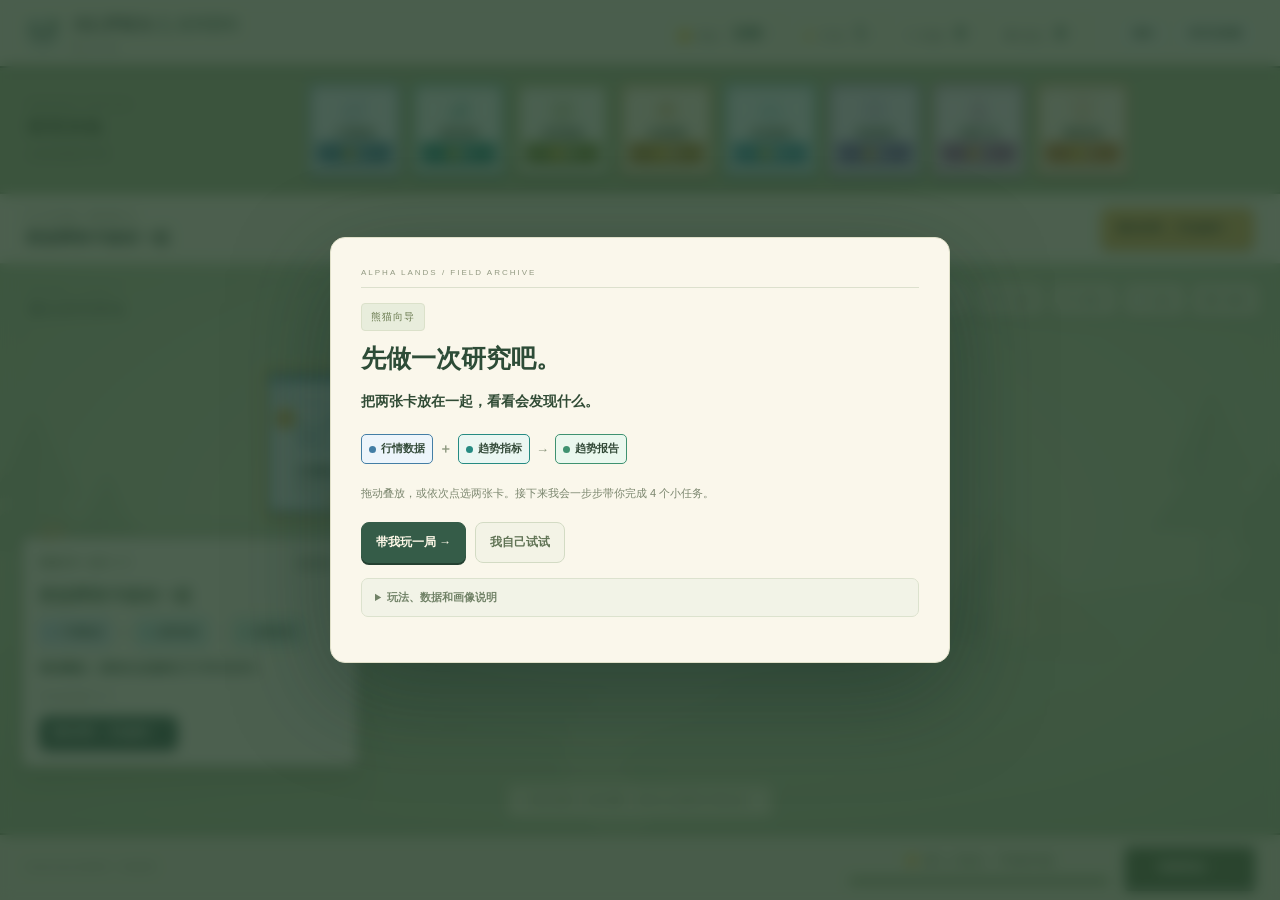
==== alpha_lands/index.html @ 727773ca "Publish Alpha Lands game with guided missions and historical research" ====
<!DOCTYPE html>
<html lang="zh-CN"><head><meta charset="UTF-8"><meta name="viewport" content="width=device-width,initial-scale=1"><title>Alpha Lands · 量化大陆</title><style>


:root{--bg:#101c19;--panel:#172a24;--panel2:#203a30;--green:#b9e98b;--cream:#f5f0d8;--muted:#9fb4a7;--gold:#f0bf73;--red:#ef987d;--line:#3a5648}*{box-sizing:border-box}html,body{margin:0;min-height:100%;font-family:Nunito,'Microsoft YaHei',sans-serif;color:var(--cream);background:var(--bg)}button{font:inherit;cursor:pointer}button:disabled{opacity:.4;cursor:not-allowed}.app{max-width:1550px;margin:auto;min-height:100vh;display:grid;grid-template-rows:auto 1fr auto}.top{display:flex;align-items:center;justify-content:space-between;gap:15px;padding:14px 20px;border-bottom:1px solid var(--line);background:#14231e;flex-wrap:wrap}.logo{font-size:24px;font-weight:900;letter-spacing:.4px}.logo b{color:var(--green)}.logo small{display:block;font-size:10px;letter-spacing:3px;color:var(--muted);font-weight:700}.stats{display:flex;gap:9px;flex-wrap:wrap}.pill{padding:8px 12px;border:1px solid #45644f;border-radius:14px;background:#223c30;font-size:13px}.pill strong{color:var(--green);margin-left:7px}.top-actions{display:flex;gap:8px}.btn{background:var(--green);color:#18281d;border:0;border-radius:12px;padding:10px 13px;font-weight:900}.btn.secondary{background:#294538;color:var(--cream);border:1px solid #57715d}.btn.warn{background:#734338;color:#fff}.main{display:grid;grid-template-columns:255px minmax(340px,1fr) 285px;min-height:690px}.sidebar{background:#162920;border-right:1px solid var(--line);padding:17px;overflow:auto}.right{border-right:0;border-left:1px solid var(--line)}h2{font-size:15px;margin:6px 0 12px;color:#e7ebcb}h3{font-size:13px;margin:15px 0 8px;color:var(--green)}p{line-height:1.5}.micro{color:var(--muted);font-size:12px;line-height:1.5}.quest{border:1px solid #486751;background:#213b30;border-radius:14px;padding:13px;margin-bottom:12px}.quest strong{color:var(--gold)}.progress{height:8px;border-radius:5px;background:#0e221a;margin:10px 0;overflow:hidden}.progress span{display:block;height:100%;background:var(--green);transition:.3s}.recipes{display:grid;gap:7px}.recipe{font-size:12px;padding:10px;border-radius:11px;background:#20392d;border:1px solid #385645;display:flex;flex-direction:column;gap:3px}.recipe small{color:var(--muted)}.recipe .ready{color:var(--green)}.board-wrap{position:relative;overflow:hidden;background-color:#263f32;background-image:radial-gradient(#3e5945 1.3px,transparent 1.3px),radial-gradient(circle at 50% 30%,#36553e 0,#243c30 70%);background-size:25px 25px,100% 100%;min-height:690px}.board-title{position:absolute;top:17px;left:20px;pointer-events:none;z-index:2}.board-title h1{font-size:25px;margin:0}.board-title span{font-size:12px;color:#d2d8bc}.round{position:absolute;right:18px;top:17px;background:#193326de;padding:8px 13px;border-radius:12px;border:1px solid #6d9569;z-index:3;font-size:13px}.board{position:absolute;inset:0;touch-action:none}.card{position:absolute;width:104px;height:139px;border-radius:13px;border:3px solid #e8d7a9;box-shadow:0 7px 0 #132820aa,0 12px 22px #0b201988;background:#f3e6c8;color:#2a392d;cursor:grab;display:flex;flex-direction:column;align-items:center;padding:7px 6px 6px;user-select:none;touch-action:none;transition:box-shadow .15s}.card:active{cursor:grabbing}.card .symbol{font-size:37px;margin-top:5px;filter:drop-shadow(0 2px #fff8)}.card .name{font-size:12px;font-weight:900;text-align:center;margin-top:8px}.card .tag{font-size:10px;color:#6a6b53}.card .cost{margin-top:auto;font-size:10px;background:#d3c79d;padding:2px 5px;border-radius:7px}.card.data{border-color:#8bb5db}.card.tool{border-color:#d8a4e6}.card.result{border-color:#f3c876;background:#fff0c9}.card.animal{border-color:#ace8a1;background:#e6f3cf}.card.selected{outline:4px solid var(--green);transform:translateY(-5px)}a.resource{display:block;color:var(--green);padding:12px;border:1px solid var(--line);border-radius:10px;margin:8px 0}button:focus-visible,.card:focus-visible{outline:3px solid var(--gold)}.card.dragging{z-index:1000!important;box-shadow:0 14px 30px #0c1917a8;transform:rotate(2deg) scale(1.04)}.card.target{outline:4px solid #baff79}.tipbar{position:absolute;bottom:12px;left:14px;right:14px;background:#10271fdc;border:1px solid #5b8265;border-radius:13px;padding:10px 14px;font-size:12px;z-index:2;pointer-events:none}.shopitem{border:1px solid #425c48;background:#223b30;border-radius:13px;padding:10px;margin-bottom:8px;display:flex;align-items:center;gap:8px}.shopitem .ico{font-size:25px}.shopitem .detail{flex:1;font-size:12px}.shopitem .detail strong{display:block}.shopitem button{background:var(--gold);border:0;border-radius:8px;padding:6px 8px;font-weight:900;color:#332819;font-size:11px}.feed{max-height:180px;overflow:auto;font-size:12px;line-height:1.4;color:#c1d1c1}.feed div{padding:7px 0;border-bottom:1px dashed #405848}.feed time{color:var(--green);margin-right:5px}.bottom{border-top:1px solid var(--line);display:flex;gap:12px;align-items:center;justify-content:space-between;padding:11px 18px;background:#162920;font-size:12px;color:#a9bcae}.overlay{position:fixed;inset:0;background:#07120edb;z-index:5000;display:flex;align-items:center;justify-content:center;padding:18px}.modal{background:#1d3229;border:1px solid #6c936e;box-shadow:0 25px 100px #0009;border-radius:22px;padding:25px;max-width:620px;width:100%;max-height:90vh;overflow:auto}.modal h1{margin:0 0 8px;color:var(--green);font-size:27px}.modal h2{color:var(--cream);font-size:19px}.modal p{color:#c4d5c8;font-size:14px}.modal .badge{display:inline-block;border-radius:9px;background:#334e38;color:#dfeba9;font-size:12px;padding:6px 9px}.modal .actions{display:flex;gap:9px;flex-wrap:wrap;margin-top:18px}.hidden{display:none!important}.choice{padding:13px;margin:8px 0;border:1px solid #65795b;border-radius:12px;background:#2a4435;cursor:pointer;text-align:left;width:100%;color:white}.choice:hover{border-color:#b4e98c;background:#365440}.profile-grid{display:grid;grid-template-columns:1fr 1fr;gap:8px}.profile-cell{border:1px solid #55755a;background:#294232;border-radius:11px;padding:9px;font-size:12px}.meter{height:7px;background:#1a2c23;border-radius:5px;overflow:hidden;margin-top:5px}.meter>span{height:100%;background:#a6d785;display:block}.highlight{color:var(--gold);font-weight:bold}.empty-note{color:#a4b7a7;font-size:12px;text-align:center;padding:10px}@media(max-width:1100px){.main{grid-template-columns:200px minmax(340px,1fr) 220px}.sidebar{padding:11px}.card{width:94px;height:126px}}@media(max-width:760px){.main{grid-template-columns:1fr;display:flex;flex-direction:column}.sidebar{border:0;border-bottom:1px solid var(--line)}.left{order:2}.board-wrap{order:1;min-height:520px}.right{order:3}.board{height:520px}.top{padding:12px}.logo{font-size:19px}.card{width:83px;height:111px;padding:4px}.card .symbol{font-size:29px;margin-top:3px}.card .name{font-size:10px;margin-top:5px}.card .tag,.card .cost{font-size:9px}.recipes{grid-template-columns:1fr 1fr}.bottom{flex-direction:column;align-items:flex-start}.board-title h1{font-size:19px}.round{top:54px;right:10px}.profile-grid{grid-template-columns:1fr 1fr}}
</style><link rel="stylesheet" href="theme.css"><link rel="stylesheet" href="table-layout.css"><link rel="stylesheet" href="play-clarity.css"></head><body>
<div class="app">
<header class="top"><div class="logo"><img src="assets/panda.svg" alt="" class="brand-mark"><span>ALPHA <b>LANDS</b><small>量化大陆</small></span></div><div class="stats"><span class="pill">🪙 资金 <strong id="money">100</strong></span><span class="pill">⚡ 行动 <strong id="energy">5</strong></span><span class="pill">✧ 经验 <strong id="xp">0</strong></span><span class="pill">❋ 进化 <strong id="evo">0</strong></span></div><div class="top-actions"><button class="btn secondary" id="guideBtn">规则</button><button class="btn secondary" id="profileBtn">研究员档案</button></div></header>
<div class="main" id="gameTable">
<section class="pack-rack" aria-label="补给卡牌"><div class="rack-label"><span class="eyebrow">RESEARCH SUPPLIES</span><strong>研究补给</strong><small>点击价格购买卡牌</small></div><div id="shop"></div></section>
<section class="mission-bar" id="missionBar" aria-live="polite"></section>
<section class="board-wrap"><div class="board-title"><span class="eyebrow">ALPHA LANDS</span><h1>量化研究营地</h1></div><div class="camp-landscape" aria-hidden="true"></div><div class="camp-station" id="campStation">BASE CAMP · 初始营地</div><div class="board" id="board" aria-label="卡牌研究桌面"></div><div class="tipbar" id="tip">试试把「行情数据」拖到「趋势指标」上，合成趋势研究。</div></section>
<section id="tutorial" class="tutorial hidden" aria-label="新手指引" aria-live="polite"></section><nav class="table-tabs" aria-label="桌面工具"><button id="realDataBtn">▷ <span>真实行情</span></button><button data-panel="tasks" aria-expanded="false">☑ <span>任务</span></button><button data-panel="recipes" aria-expanded="false">▤ <span>配方</span></button><button data-panel="journal" aria-expanded="false">≡ <span>日志</span></button><button id="arrangeBtn">▦ <span>整理</span></button></nav>
<aside class="sidebar left" aria-label="研究手册"><button class="panel-close" data-dismiss aria-label="关闭研究手册">×</button><div class="task-section"><h2><span class="eyebrow">QUESTS</span>研究任务</h2><div class="quest"><strong>完成这 4 步，领取研究档案</strong><p class="micro">点「带我完成」，跟着亮起的卡牌操作。</p><div class="progress"><span id="progressbar"></span></div><div id="milestones" class="micro"></div><div class="micro" id="questCount">已完成 0 / 3</div><button class="btn" id="finishBtn" disabled>揭晓交易物种</button></div><button class="btn secondary" id="challengeBtn">研究判断实验室</button></div><div class="recipe-section"><h2><span class="eyebrow">IDEAS & RECIPES</span>研究配方</h2><div class="recipes" id="recipes"></div><p class="micro">拖动堆叠，或依次点选两张卡牌合成。每次消耗 1 行动力。</p></div></aside>
<aside class="sidebar right" aria-label="研究日志"><button class="panel-close" data-dismiss aria-label="关闭日志">×</button><h2><span class="eyebrow">JOURNAL</span>研究日志</h2><div class="feed" id="feed"></div></aside>
</div>
<footer class="table-footer"><span class="simulation-label">Panda Data 历史样本 · 本地存档</span><div class="round-control"><div class="round" id="roundLabel">第 1 回合 · 平稳市场</div><div class="energy-track" aria-hidden="true"><span id="energyTrack"></span></div></div><button class="btn" id="nextBtn">结束回合 →</button></footer><div class="bottom">历史挑战使用 Panda Data · 其余市场事件为模拟 · 不构成投资建议</div>
</div>
<div class="overlay" id="modal"><div class="modal" id="modalContent"></div></div>
<script src="data/pandadata_daily.js"></script>
<script src="market-engine.js"></script>
<script src="research-profile.js"></script>
<script src="learning-resources.js"></script>
<script src="mission-guide.js"></script>
<script>
(()=>{'use strict';
const catalog={market:{name:'行情数据',icon:'📈',type:'data',desc:'价格与成交量'},trend:{name:'趋势指标',icon:'📊',type:'tool',desc:'寻找方向'},fund:{name:'财务数据',icon:'📚',type:'data',desc:'基本面'},value:{name:'估值模型',icon:'⚖️',type:'tool',desc:'价值判断'},vol:{name:'波动数据',icon:'🌊',type:'data',desc:'市场波动'},risk:{name:'风险模型',icon:'🛡️',type:'tool',desc:'控制风险'},backtest:{name:'回测工具',icon:'🧪',type:'tool',desc:'检验假设'},hyp:{name:'策略假设',icon:'💡',type:'tool',desc:'等待证据'},trendReport:{name:'趋势报告',icon:'🐆',type:'result',desc:'捕捉趋势'},valueReport:{name:'价值报告',icon:'🐘',type:'result',desc:'长期观察'},riskReport:{name:'风险报告',icon:'🦉',type:'result',desc:'防御与复盘'},factorReport:{name:'因子报告',icon:'🦊',type:'result',desc:'假设验证'},tested:{name:'验证策略',icon:'🏅',type:'result',desc:'完成研究闭环'},insight:{name:'洞察笔记',icon:'🔍',type:'result',desc:'新的观察'}};
function art(key){const paths={market:'<path d="M18 57V22M18 57h48M25 46l12-12 10 6 17-22"/><path d="M54 18h10v10"/>',trend:'<path d="M18 57h49M24 50V39h8v11m8 0V29h8v21m8 0V18h8v32"/>',fund:'<path d="M20 18h36l9 10v35H20zM54 18v12h11M29 39h26M29 47h26M29 55h16"/>',value:'<path d="M42 18v42M25 60h34M21 29h42M25 29l-9 18h18zM59 29l-9 18h18z"/><circle cx="42" cy="23" r="4"/>',vol:'<path d="M14 37c10-25 18 25 28 0s18 25 28 0M14 52c10-25 18 25 28 0s18 25 28 0"/>',risk:'<path d="M42 15l23 9v17c0 15-23 25-23 25S19 56 19 41V24zM30 40l8 8 16-18"/>',backtest:'<path d="M32 17h20M36 17v19L21 58q-3 7 5 7h32q8 0 5-7L48 36V17M29 49h26"/><circle cx="40" cy="55" r="2"/><circle cx="49" cy="59" r="2"/>',hyp:'<path d="M32 51c0-10-11-12-11-24a21 21 0 0142 0c0 12-11 14-11 24zM33 58h18M36 65h12M42 7V2M15 14l-5-4M69 14l5-4"/>',report:'<path d="M22 15h31l10 11v40H22zM51 15v13h12M30 48l7-8 8 4 10-10M30 56h17"/><circle cx="58" cy="58" r="12" fill="#e8c57b"/><path d="M52 58l4 4 7-8"/>'};return `<svg viewBox="0 0 84 80" fill="none" stroke="currentColor" stroke-width="2.4" stroke-linecap="round" stroke-linejoin="round" aria-hidden="true"><circle cx="42" cy="40" r="33" fill="currentColor" opacity=".06" stroke="none"/>${paths[key]||paths.report}</svg>`}
const recipes=[{a:'market',b:'trend',out:'trendReport',score:'cheetah',text:'📈 行情数据 + 趋势指标 → 趋势报告'},{a:'fund',b:'value',out:'valueReport',score:'elephant',text:'📚 财务数据 + 估值模型 → 价值报告'},{a:'vol',b:'risk',out:'riskReport',score:'owl',text:'🌊 波动数据 + 风险模型 → 风险报告'},{a:'market',b:'hyp',out:'factorReport',score:'fox',text:'📈 行情数据 + 策略假设 → 因子报告'},{a:'trendReport',b:'backtest',out:'tested',score:'fox',text:'🐆 趋势报告 + 回测工具 → 验证策略'},{a:'valueReport',b:'backtest',out:'tested',score:'fox',text:'🐘 价值报告 + 回测工具 → 验证策略'},{a:'factorReport',b:'backtest',out:'tested',score:'fox',text:'🦊 因子报告 + 回测工具 → 验证策略'},{a:'riskReport',b:'backtest',out:'tested',score:'owl',text:'🦉 风险报告 + 回测工具 → 验证策略'},{a:'tested',b:'risk',out:'riskReport',score:'owl',text:'🏅 验证策略 + 风险模型 → 风险报告'},{a:'insight',b:'market',out:'hyp',score:'fox',text:'🔍 洞察笔记 + 行情数据 → 策略假设'}];
const shop=[['market',12],['trend',16],['fund',18],['value',19],['vol',14],['risk',16],['backtest',24],['hyp',15]];
const profiles={cheetah:{name:'猎豹',title:'趋势追踪者',icon:'🐆',desc:'你倾向于从价格变化和动量信号中寻找研究机会。',path:'探索趋势信号、移动平均线与时间序列分析。',task:'选取一段历史行情，比较 5 日与 20 日均线信号的表现。'},fox:{name:'狐狸',title:'假设探索者',icon:'🦊',desc:'你愿意提出假设、寻找证据并用回测进行检验。',path:'探索因子研究、数据清洗、策略验证与过拟合问题。',task:'提出一个简单动量因子，观察样本内与样本外的表现差异。'},elephant:{name:'大象',title:'长期布局者',icon:'🐘',desc:'你更关注长期信息、基本面与估值推理。',path:'探索财务数据、估值因子与长期投资研究。',task:'选择一个估值指标，研究其与未来历史回报的相关性。'},owl:{name:'猫头鹰',title:'风险守望者',icon:'🦉',desc:'你优先考虑波动、回撤和研究结论的不确定性。',path:'探索波动率、最大回撤、风险预算与压力测试。',task:'对一项策略计算最大回撤，并比较加入风险规则前后的变化。'}};
const initial=()=>({money:100,energy:5,xp:0,evo:0,round:1,market:'平稳市场',cards:[{id:1,key:'market',x:120,y:205},{id:2,key:'trend',x:255,y:200},{id:3,key:'fund',x:390,y:230},{id:4,key:'value',x:115,y:370},{id:5,key:'hyp',x:290,y:375}],nextId:6,scores:{cheetah:0,fox:0,elephant:0,owl:0},behavior:{research:0,validated:0,events:0,exploration:0},done:[],log:['欢迎进入 Alpha Lands！先合成研究报告。'],seenWelcome:false,finished:false});
const demoMode=typeof location!=='undefined'&&new URLSearchParams(location.search).get('demo')==='1';
let state;try{state=demoMode?initial():JSON.parse(localStorage.getItem('alphaLandsSaveV2'))||initial();if(!Array.isArray(state.cards)||!state.scores)state=initial()}catch{state=initial()}
// Extend existing saves without losing the player's research.
state.evidence ||= []; state.challenge ||= {attempts:0,passed:false}; state.nextTask ||= {status:'new'};
state.learning ||= {};state.realResearch ||= {};state.pendingEvent ??= null;state.tutorial ||= {status:'active',recipesSeen:false};
const eligible=()=>state.done.length>=3 && state.behavior.validated>0 && state.behavior.events>0 && state.challenge.passed;
function record(type,detail){state.evidence.push({type,detail,guided:state.tutorial.status==='active'&&['combine','purchase'].includes(type),round:state.round,money:state.money,energy:state.energy,available:shop.filter(([,cost])=>cost<=state.money).map(([key])=>key),inventory:state.cards.map(c=>c.key)});state.evidence=state.evidence.slice(-200)}
const $=s=>document.querySelector(s), modal=$('#modal'), content=$('#modalContent'), board=$('#board');function save(){if(demoMode)return;try{localStorage.setItem('alphaLandsSaveV2',JSON.stringify(state))}catch{}}function escapeHTML(v){return String(v).replace(/[&<>"']/g,c=>({'&':'&amp;','<':'&lt;','>':'&gt;','"':'&quot;',"'":'&#39;'}[c]))}
function log(m){state.log.unshift(m);state.log=state.log.slice(0,35)}function notify(m){$('#tip').textContent=m}
function add(key,x,y){let rect=board.getBoundingClientRect();if(!rect.width)rect={width:window.innerWidth<=760?window.innerWidth:700,height:580};state.cards.push({id:state.nextId++,key,x:Math.max(6,Math.min(x,Math.max(6,rect.width-110))),y:Math.max(95,Math.min(y,Math.max(95,rect.height-155)))});}
function draw(){save();$('#money').textContent=state.money;$('#energy').textContent=state.energy;$('#energyTrack').style.width=(state.energy/5*100)+'%';$('#xp').textContent=state.xp;$('#evo').textContent=state.evo;$('#campStation').textContent=state.behavior.validated?'RESEARCH LAB · 验证实验室已建立':state.done.length?'OBSERVATORY · 研究观测站已建立':'BASE CAMP · 初始营地';$('#roundLabel').textContent=`☀️ 第 ${state.round} 回合 · ${state.market}`;$('#questCount').textContent=`已完成 ${Math.min(state.done.length,3)} / 3 种研究成果`;$('#progressbar').style.width=window.AlphaGuide.goals(state).filter(g=>g.done).length/4*100+'%';$('#finishBtn').disabled=!eligible();$('#milestones').innerHTML=renderGoals();$('#questCount').textContent='已完成 '+window.AlphaGuide.goals(state).filter(g=>g.done).length+' / 4 个任务';$('#finishBtn').textContent=state.finished?'查看研究档案':eligible()?'领取研究档案 →':'完成四项后领取档案';$('#shop').innerHTML=shop.map(([key,cost])=>`<div class="shopitem" data-key="${key}"><span class="ico">${art(key)}</span><span class="detail"><strong>${catalog[key].name}</strong><span class="micro">${catalog[key].desc}</span></span><button data-buy="${key}" ${state.money<cost?'disabled':''}>🪙${cost}</button></div>`).join('');$('#recipes').innerHTML=recipes.map(r=>`<div class="recipe"><div class="recipe-equation">${cardToken(r.a)}<b>＋</b>${cardToken(r.b)}<b>→</b>${cardToken(r.out)}</div><small class="${state.cards.some(c=>c.key===r.a)&&state.cards.some(c=>c.key===r.b)?'ready':''}">${state.cards.some(c=>c.key===r.a)&&state.cards.some(c=>c.key===r.b)?'✓ 材料齐了，点选这两张卡':'缺材料？到顶部补给栏购买'}</small></div>`).join('');$('#feed').innerHTML=state.log.map((e,i)=>`<div><time>·</time>${escapeHTML(e)}</div>`).join('');renderCards();updateTutorial()}
let selected=null;let drag=null;function selectCard(c){if(selected===null){selected=c.id;notify('已选择「'+catalog[c.key].name+'」，再点一张卡牌合成。');renderCards();return}let a=state.cards.find(x=>x.id===selected);selected=null;if(a&&a.id!==c.id)combine(a,c);else draw()}function renderCards(){board.innerHTML='';state.cards.forEach((c,i)=>{const def=catalog[c.key];if(!def)return;const cw=window.innerWidth<=760?83:window.innerWidth<=1100?94:104;const ch=window.innerWidth<=760?111:window.innerWidth<=1100?126:139;if(board.clientWidth>0){c.x=Math.max(4,Math.min(c.x,board.clientWidth-cw-4));c.y=Math.max(100,Math.min(c.y,board.clientHeight-ch-65));}let el=document.createElement('div');el.className='card '+def.type+(selected===c.id?' selected':'');el.tabIndex=0;el.setAttribute('role','button');el.setAttribute('aria-label',def.name+'，'+def.desc);el.addEventListener('keydown',e=>{if(e.key==='Enter'||e.key===' '){e.preventDefault();selectCard(c)}});el.style.left=c.x+'px';el.style.top=c.y+'px';el.style.zIndex=i+1;el.dataset.id=c.id;el.dataset.key=c.key;el.innerHTML=`<div class="card-index">${def.type==='data'?'数据':def.type==='tool'?'工具':'成果'} <span>${String(c.id).padStart(2,'0')}</span></div><div class="symbol">${art(c.key)}</div><div class="name">${def.name}</div><div class="tag">${def.desc}</div><div class="cost">${def.type==='result'?'研究成果':def.type==='data'?'基础材料':'研究工具'}</div>`;el.addEventListener('pointerdown',e=>{if(e.button!==0)return; e.preventDefault();let r=board.getBoundingClientRect();drag={id:c.id,offsetX:e.clientX-r.left-c.x,offsetY:e.clientY-r.top-c.y,startX:e.clientX,startY:e.clientY};el.setPointerCapture(e.pointerId);el.classList.add('dragging')});el.addEventListener('pointermove',e=>{if(!drag||drag.id!==c.id)return;let r=board.getBoundingClientRect();c.x=Math.max(0,Math.min(r.width-el.offsetWidth,e.clientX-r.left-drag.offsetX));c.y=Math.max(100,Math.min(r.height-el.offsetHeight,e.clientY-r.top-drag.offsetY));el.style.left=c.x+'px';el.style.top=c.y+'px';let hit=targetFor(c);board.querySelectorAll('.card.target').forEach(n=>n.classList.remove('target'));if(hit)board.querySelector(`[data-id="${hit.id}"]`)?.classList.add('target')});el.addEventListener('pointerup',e=>{if(!drag||drag.id!==c.id)return;let moved=Math.hypot(e.clientX-drag.startX,e.clientY-drag.startY)>8;drag=null;el.classList.remove('dragging');if(!moved){selectCard(c);return}selected=null;let hit=targetFor(c);if(hit)combine(c,hit);else draw()});el.addEventListener('pointercancel',()=>{drag=null;draw()});board.appendChild(el)});highlightTutorial()}
function targetFor(a){const valid=b=>recipes.some(r=>(r.a===a.key&&r.b===b.key)||(r.b===a.key&&r.a===b.key));return state.cards.filter(b=>b.id!==a.id&&Math.abs(b.x-a.x)<70&&Math.abs(b.y-a.y)<95).sort((b,c)=>Number(valid(c))-Number(valid(b))||Math.hypot(b.x-a.x,b.y-a.y)-Math.hypot(c.x-a.x,c.y-a.y))[0]}
function combine(a,b){let r=recipes.find(r=>(r.a===a.key&&r.b===b.key)||(r.b===a.key&&r.a===b.key));if(!r){notify('🧩 这两张卡不能合成。点击「配方」查看组合。');draw();return}if(state.energy<1){notify('⚡ 行动力不足！点击结束回合，恢复行动力。');draw();return}record('combine',{inputs:[a.key,b.key],output:r.out});state.cards=state.cards.filter(c=>c.id!==a.id&&c.id!==b.id);add(r.out,(a.x+b.x)/2,(a.y+b.y)/2);state.energy--;state.xp+=15;state.money+=8;if(state.tutorial.status!=='active')state.scores[r.score]+=3;state.behavior.research++;if(r.out==='tested'){if(state.tutorial.status!=='active')state.scores.fox+=1;state.behavior.validated++;state.evo+=2}else{state.evo++}if(!state.done.includes(r.out)&&['trendReport','valueReport','factorReport','riskReport','tested'].includes(r.out))state.done.push(r.out);log(`合成 ${catalog[r.out].name} · +15经验 +8资金`);notify(`✨ 研究成功！获得「${catalog[r.out].name}」。研究记录已更新。`);draw();if(eligible()&&!state.finished){showModal(`<span class="badge">🎉 研究阶段完成</span><h1>研究阶段已完成！</h1><p>你已经完成三种不同研究成果。可以继续探索，也可以点击「揭晓交易物种」查看画像证据与任务推荐；证据不足时会保留判断。</p><div class="actions"><button class="btn" onclick="window.ALP.close()">继续研究</button><button class="btn secondary" onclick="window.ALP.profile(true)">查看交易物种</button></div>`);}}
function buy(key){const item=shop.find(i=>i[0]===key);if(!item||state.money<item[1])return;record('purchase',{key,cost:item[1]});state.money-=item[1];state.behavior.exploration++;let w=board.clientWidth||window.innerWidth,h=board.clientHeight||580;let place={x:Math.max(12,Math.random()*(w-125)),y:Math.max(130,130+Math.random()*(h-310))};add(key,place.x,place.y);log(`采购 ${catalog[key].name} · -${item[1]}资金`);notify('📦 新卡已出现在研究营地，可拖拽合成。');draw();if(state.tutorial.status==='active'&&guidePlan().type==='combine')tutorialAction()}
const events=[{name:'突然放量',intro:'一段行情出现连续放量上涨。你更愿意怎样开始研究？',choices:[['优先查看趋势信号，快速建立观察清单','cheetah'],['检查多个指标并提出验证假设','fox'],['查看长期财务背景和估值变化','elephant'],['先衡量异常波动与潜在风险','owl']]},{name:'市场急跌',intro:'一轮模拟市场突然出现大幅回撤，研究资源有限。',choices:[['寻找价格企稳后的新趋势','cheetah'],['重新检查原研究假设是否成立','fox'],['比较长期估值是否出现明显偏离','elephant'],['暂停扩张，优先进行压力测试','owl']]},{name:'策略失效',intro:'你之前的研究策略在一个新时期表现变差了。',choices:[['换一组信号观察是否出现新趋势','cheetah'],['做样本外验证，排查过拟合','fox'],['延长研究窗口，观察长期规律','elephant'],['分析回撤并加入风险约束','owl']]},{name:'数据宝箱',intro:'发现一份新的市场数据，研究时间只够完成一个任务。',choices:[['制作趋势观察报告','cheetah'],['构建并验证新因子假设','fox'],['开展财务与估值比较','elephant'],['制作波动率与回撤分析','owl']]}];
function next(){if(state.pendingEvent!==null){showEvent();return}state.round++;state.energy=5;state.money+=18;state.pendingEvent=(state.round-2)%events.length;state.market=events[state.pendingEvent].name;log(`进入第 ${state.round} 回合：${state.market}，补给 +18 资金`);draw();showEvent()}
function showEvent(){const ev=events[state.pendingEvent];showModal(`<span class="badge">市场情景 · 模拟事件</span><h1>${ev.name}</h1><p>${ev.intro}</p><p class="action-lead">你会先做哪一件事？</p>${ev.choices.map((c,i)=>`<button class="choice" data-choice="${i}">${c[0]}</button>`).join('')}`);content.querySelectorAll('[data-choice]').forEach(btn=>btn.onclick=()=>{let [label,kind]=ev.choices[Number(btn.dataset.choice)];record('event',{event:ev.name,choice:label,kind});state.scores[kind]+=2;state.behavior.events++;state.evo++;state.xp+=8;state.pendingEvent=null;log(`市场事件「${ev.name}」：${label}`);close();draw()})}
function challenge(){showModal(`<span class="badge">知识检验 · 与玩法熟练度分开记录</span><h1>漂亮的回测，可靠吗？</h1><p>同一段历史反复调参后，收益很漂亮。<strong>下一步怎样验证？</strong></p>${['继续调参，直到这段历史收益更高','固定参数，在未参与调参的样本外数据上检验，并计入成本','直接扩大模拟资金，因为收益已经足够高'].map((x,i)=>`<button class="choice" data-answer="${i}">${x}</button>`).join('')}`);content.querySelectorAll('[data-answer]').forEach(btn=>btn.onclick=()=>{const ok=btn.dataset.answer==='1';record('knowledge',{answer:Number(btn.dataset.answer),correct:ok});state.challenge.attempts++;state.challenge.passed ||= ok;draw();showModal(`<span class="badge">${ok?'✓ 检验通过':'再想一步'}</span><h1>${ok?'让假设面对新证据':'历史拟合不等于有效策略'}</h1><p><strong>先固定规则，再用没参与调参的数据检验。</strong><br><span class="support-copy">还要考虑成本与回撤；答对这题不代表掌握量化研究。</span></p><div class="actions"><button class="btn" onclick="window.ALP.close()">返回研究</button>${ok?'':'<button class="btn secondary" onclick="window.ALP.challenge()">再试一次</button>'}</div>`);})}
function assessment(){return window.AlphaProfile.evaluate(state.evidence,recipes)}
function winner(){return assessment().kind||'fox'}
function recommendation(){const a=assessment();const mistakes=state.evidence.filter(e=>e.type==='real_research'&&!e.detail.correct);const last=mistakes.at(-1);const useCost=a.status!=='insufficient'&&(last?last.detail.kind:a.kind)==='owl';return {resource:useCost?'audit':'bias',exercise:useCost?'cost':'split',next:state.learning[useCost?'cost':'split']?.passed?'research':'learning',reason:last?'最近一次真实数据判断需要巩固，先做针对性的学习练习。':a.status==='insufficient'?'自主证据还不足，先完成通用验证练习，暂不推断你偏好某条路线。':useCost?'你在不同情景里关注风险，因此推荐核查成本与研究假设。':'你的研究线索适合进一步检验样本隔离与固定假设。'}}
function profile(final=false){if(final&&!eligible()){setPanel('tasks');notify('先完成这 4 个任务；每一项都可以点「带我完成」。');return}if(final){state.finished=true;save()}const a=assessment(),p=profiles[a.kind||'fox'],rec=recommendation(),res=window.AlphaResources[rec.resource];const label=a.status==='insufficient'?'🌱 还需要一点线索':a.status==='mixed'?'🌿 你在探索多种路线':p.icon+' '+p.name+' · '+p.title;const evidenceText=a.facts.slice(-5).map(e=>`第 ${e.round} 回合 · ${{combine:'自主合成',event:'市场选择',real_research:'真实研究',followup:'补充判断'}[e.type]} → ${profiles[e.kind].title}`).join('<br>');showModal(`<span class="badge">${state.finished?'研究阶段完成':'研究员档案'} · 结果可以改变</span><h1>${label}</h1><p class="support-copy">自主线索 ${Math.min(a.count,3)} / 3 · 不同场景 ${Math.min(a.sources.length,2)} / 2</p><p class="action-lead">${a.status==='supported'?p.desc:a.status==='insufficient'?'证据不足，先不急着给自己贴标签。':'线索支持多条路线，暂不归为一种物种。'}</p><section class="profile-next"><h2>${rec.next==='research'?'练习已完成，下一步自主研究':'下一步，做一个小练习'}</h2><p>${rec.next==='research'?'接下来留下自主选择的线索，帮助画像逐步形成。':rec.reason}</p><button class="btn" onclick="window.ALP.${rec.next==='research'?'nextEvidence()':'learningTask()'}">${rec.next==='research'?'开始下一次自主选择 →':rec.exercise==='cost'?'看看成本怎样改变结果 →':'找出真正的未见数据 →'}</button><p class="support-copy">${rec.next==='research'?'✓ 已通过本项学习练习；学习进度和画像线索分别记录。':'对应资源：'+res.name}</p></section><div class="profile-bottom"><button class="btn secondary" onclick="window.ALP.task()">试试真实行情</button><button class="btn secondary" onclick="window.ALP.followup()">补充两项判断</button></div><details><summary>为什么得到这个结果？（${a.count} 项证据）</summary><p>${evidenceText||'还没有足够的自主研究证据。'}</p><div class="profile-grid">${Object.entries(profiles).map(([kind,v])=>`<div class="profile-cell">${v.icon} ${v.title}<div class="meter"><span style="width:${a.total?Math.round(a.weights[kind]/a.total*100):0}%"></span></div><small>${a.weights[kind]} 研究倾向权重</small></div>`).join('')}</div><p class="micro">${a.uncertainties.join('<br>')}</p><p class="micro">教程合成与重复配方、重复事件不累加证据。这些是规则权重，不是统计置信度。</p></details><details><summary>知识、资源和数据说明</summary><p class="micro">知识题${state.challenge.passed?'已通过':'未通过'}，尝试 ${state.challenge.attempts} 次；真实研究 ${Object.keys(state.realResearch).length} 项。行情涨跌不作能力分。</p><a class="resource" href="${res.url}" target="_blank" rel="noopener noreferrer">${res.name}</a><p class="micro">${res.scope}</p><a class="resource" href="https://www.pandaaiquant.com/docs/api?api=data_overview" target="_blank" rel="noopener noreferrer">Panda Data 接口文档</a><p class="micro">行为保存在本机，最多保留最近 200 条；复制档案只含摘要。画像不代表交易能力。</p></details><div class="actions"><button class="btn secondary" onclick="window.ALP.close()">返回营地</button><button class="btn secondary" onclick="window.ALP.copy()">复制档案摘要</button></div>`)}
function followup(){showModal(`<span class="badge">补充互动 · 不替代自主研究</span><h1>同样是继续观察，你在等什么？</h1><p>请选择最接近你此刻想法的理由。本题权重较低，不会单独决定物种。</p>${Object.entries({cheetah:'等价格方向更明确',fox:'等更多数据检验我的假设',elephant:'等财务或估值证据',owl:'等风险降到可接受的范围'}).map(([kind,text])=>`<button class="choice" onclick="window.ALP.answerFollowup('attention','${kind}')">${text}</button>`).join('')}<button class="btn secondary" onclick="window.ALP.answerFollowup('attention','unknown')">我还看不懂，需要示范</button>`)}
function answerFollowup(question,value){if(question==='attention'){const existing=state.evidence.find(e=>e.type==='followup'&&e.detail.question===question);if(existing)existing.detail.kind=value;else record('followup',{question,kind:value});save();showModal(`<h1>下一步想怎样开始？</h1><p>这个选择决定帮助方式，不用来判断交易能力。</p><button class="choice" onclick="window.ALP.answerFollowup('help','guided')">先跟着例子做，再独立尝试</button><button class="choice" onclick="window.ALP.answerFollowup('help','independent')">先看数据与规则，自己研究</button>`)}else{state.helpMode=value;save();profile()}}
function learningTask(retry=false){const rec=recommendation(),res=window.AlphaResources[rec.resource];if(rec.next==='research'&&!retry){showModal(`<span class="badge">✓ 已完成学习</span><h1>这项练习已经通过了</h1><p class="action-lead">去做一次自主研究，让画像多一点依据。</p><p class="support-copy">练习不会替你增加研究偏好分。</p><div class="actions"><button class="btn" onclick="window.ALP.nextEvidence()">继续自主选择 →</button><button class="btn secondary" onclick="window.ALP.learningTask(true)">我想重做这题</button></div>`);return}state.activeLearning={exercise:rec.exercise,resource:rec.resource,phase:rec.exercise==='cost'?'rate':'answer'};save();if(rec.exercise==='cost'){showModal(`<span class="badge">QuantSkills 对应练习 · 成本与假设</span><h1>漂亮的收益，扣费后还剩多少？</h1><p class="action-lead">4 笔成交，每笔 5,000 元。毛利润 120 元。</p><p class="support-copy">点一个成本率，看看净利润。教学数字，不是真实回测或税费。</p><div class="research-facts"><span>成交金额合计<strong>20,000 元</strong></span><span>毛利润<strong>120 元</strong></span><span>计费方式<strong>逐笔金额 × 费率</strong></span></div>${[0,0.001,0.003].map(rate=>`<button class="choice" onclick="window.ALP.costPreview(${rate})">成本率 ${rate*100}% → 查看结果</button>`).join('')}<a class="resource" href="${res.url}" target="_blank" rel="noopener noreferrer">${res.name}</a>`)}else{showModal(`<span class="badge">QuantSkills 对应练习 · 样本隔离</span><h1>把验证留给没有看过的数据</h1><p class="action-lead">下一次验证，该用哪段数据？</p><div class="sample-timeline answer-timeline"><button data-learning-answer="A" onclick="window.ALP.answerLearning('A')"><b>A</b>用于形成规则<small>选择这段 →</small></button><button data-learning-answer="B" onclick="window.ALP.answerLearning('B')"><b>B</b>已看过、调过参<small>选择这段 →</small></button><button class="unseen" data-learning-answer="C" onclick="window.ALP.answerLearning('C')"><b>C</b>还没看过<small>选择这段 →</small></button></div><p class="support-copy">直接点上方 A、B 或 C，提交你的选择。</p><p class="micro">本题为原创教学情景，不冒充新的真实样本外结果。帮助方式：${state.helpMode==='independent'?'独立尝试，完成后再看解释':'提示：是否看过数据，会改变验证的含义。'}</p><a class="resource" href="${res.url}" target="_blank" rel="noopener noreferrer">${res.name}</a>`)} }
function costPreview(rate){if(![0,0.001,0.003].includes(rate))return;if(!state.activeLearning||state.activeLearning.exercise!=='cost')return;const fee=20000*rate;state.activeLearning.rate=rate;state.activeLearning.phase='answer';save();showModal(`<h1>费用 ${fee} 元，净利润 ${120-fee} 元</h1><p>计算：120 − 20,000 × ${rate} = ${120-fee} 元。同一组成交，成本假设会改变结果。</p><h2>怎样报告这份实验？</h2><button class="choice" data-learning-answer="gross" onclick="window.ALP.answerLearning('gross')">只写毛利润 120 元，省略成本假设</button><button class="choice" data-learning-answer="net" onclick="window.ALP.answerLearning('net')">同时报告毛净利润、成本率与未包含的税费或冲击假设</button><button class="btn secondary" onclick="window.ALP.learningTask(true)">比较其他成本率</button>`)}
function nextEvidence(){const a=assessment();if(a.sources.length<2&&a.sources.includes('real_research')){next();return}realMenu()}
function answerLearning(answer){const active=state.activeLearning;if(!active||active.phase!=='answer')return;const cost=active.exercise==='cost',good=cost?'net':'C',bad=cost?'gross':'B';// Boolean compatibility is used only by the scripted demo; UI submits answer IDs.
if(typeof answer==='boolean')answer=answer?good:bad;if(!(cost?[good,bad]:['A','B','C']).includes(answer))return;const correct=answer===good,old=state.learning[active.exercise]||{attempts:0,passed:false};state.learning[active.exercise]={attempts:old.attempts+1,passed:old.passed||correct,lastCorrect:correct,lastAnswer:answer,resource:active.resource};active.phase='result';record('learning',{exercise:active.exercise,resource:active.resource,answer,correct,assisted:true});save();const chosen=cost?(correct?'同时披露毛净利润与成本假设':'只报告毛利润，省略成本'):answer==='C'?'使用 C 段未见数据':answer==='A'?'使用 A 段形成规则的数据':'使用 B 段已看过的数据';const explanation=cost?(correct?'正确。费用会改变净利润，结论需要说明成本口径。':'毛利润尚未扣费，省略成本会让人误解研究结果。'):(correct?'正确。C 段还没看过，先固定规则再用它检验。':answer==='A'?'A 段已经用于形成规则，不能再作为独立的未见验证。':'B 段已经被看过、调过参，不能再当作独立验证。');showModal(`<span class="badge">${correct?'✓ 回答正确 · 已完成':'× 这次回答不对'}</span><h1>${correct?'选对了，这项练习完成了！':'你选的这项，问题在这里'}</h1><p class="selected-answer">你的选择：<strong>${chosen}</strong></p><p class="action-lead">${explanation}</p><p class="support-copy">${!correct&&old.passed?'此前通过的记录已保留，本次答错不会清除它。':correct?'学习进度已更新。画像还需要你的自主研究选择，不会因答对一道练习直接定型。':'本次还未通过，可以重新选择。'}</p><div class="actions">${correct?'<button class="btn" onclick="window.ALP.nextEvidence()">继续自主研究 →</button><button class="btn secondary" onclick="window.ALP.profile()">查看已更新的进度</button>':'<button class="btn" onclick="window.ALP.learningTask(true)">再选一次 →</button><button class="btn secondary" onclick="window.ALP.profile()">返回档案</button>'}</div>`)}
function showModal(html){content.innerHTML='<div class="modal-heading">ALPHA LANDS / FIELD ARCHIVE</div>'+html;modal.classList.remove('hidden')}function close(){modal.classList.add('hidden')}
function guide(){showModal(`<span class="badge">熊猫向导</span><h1>先做一次研究吧。</h1><p class="action-lead">把两张卡放在一起，看看会发现什么。</p><div class="welcome-formula">${cardToken('market')}<b>＋</b>${cardToken('trend')}<b>→</b>${cardToken('trendReport')}</div><p class="support-copy">拖动叠放，或依次点选两张卡。接下来我会一步步带你完成 4 个小任务。</p><div class="actions"><button class="btn" onclick="window.ALP.startTutorial()">带我玩一局 →</button><button class="btn secondary" onclick="window.ALP.skipTutorial()">我自己试试</button></div><details class="explain-more"><summary>玩法、数据和画像说明</summary><p>合成消耗行动力；顶部购买材料；结束回合恢复资源。教程指定合成不用于判断研究倾向。真实行情挑战使用 Panda Data，其余市场事件为模拟。卡牌验证不等于真实策略回测，画像不代表交易能力。</p><button class="btn secondary" onclick="window.ALP.reset()">重新开始游戏</button></details>`)}
function reset(){showModal(`<h1>重新开始游戏？</h1><p>这会清除本地存档和当前研究成果。</p><div class="actions"><button class="btn warn" onclick="window.ALP.confirmReset()">确认重置</button><button class="btn secondary" onclick="window.ALP.close()">取消</button></div>`)}
function task(){const a=assessment();if(a.status==='supported')realTask(a.kind);else realMenu()}
function completeTask(ok){record('task_plan',{correct:ok});if(ok){state.nextTask.status='done';log('完成下一步：制定样本外研究计划')}save();showModal(`<h1>${ok?'✓ 研究计划已建立':'计划还缺少独立检验'}</h1><p>${ok?'下一步：前往 Panda Data 文档确认数据字段和权限，使用固定规则开展研究。本 Demo 尚未执行真实数据回测。':'只选收益最高的区间容易产生选择偏差，请重新确定验证标准。'}</p><button class="btn" onclick="window.ALP.${ok?'profile()':'task()'}">${ok?'查看人物卡':'修改计划'}</button>`)}
const researchRoutes={
 cheetah:{title:'趋势观察',why:'你关注价格方向，因此先比较收盘价与均线，再检验后续走势。',prompt:'仅凭价格在 20 日均线上方，应该怎样提出研究结论？',options:['把它当作趋势假设，固定规则后再检验后续数据','认定接下来必然上涨'],correct:0,after:'价格在均线上方只是一个历史信号。后续涨跌用于检验假设，不能证明该规则长期有效。'},
 owl:{title:'回撤实验',why:'你关注风险，因此先看已发生的回撤，再检查新的区间是否出现更大回撤。',prompt:'面对图中已经发生的回撤，怎样使用这个风险信息？',options:['历史最大回撤就是未来亏损上限','把历史回撤作为参考，同时为更差情景预留风险预算'],correct:1,after:'历史最大回撤不是未来损失上限。比较揭晓区间的回撤，是风险研究的一步，不是风险保证。'},
 fox:{title:'假设与样本外验证',why:'你偏好验证假设，因此把已见数据和待揭晓数据明确分开。',prompt:'准备使用收盘价与 20 日均线构建假设，何时固定研究规则？',options:['先固定规则，揭晓后只记录结果；修改规则需再找未见数据','看过揭晓结果再调参，并把结果称为样本外验证'],correct:0,after:'你已经看过这个揭晓区间，再次使用它不再是新的样本外验证。本任务没有执行完整策略回测。'},
 elephant:{title:'价格证据与估值边界',why:'你关注基本面与长期价值，因此先判断现有价格数据能否支持估值结论。',prompt:'现有数据只有日线价格和成交量，能否据此认定股票被低估？',options:['价格下降就说明估值便宜','不能；还需要财务、估值口径和当时可获得的披露信息'],correct:1,after:'即使后续价格上涨，也不能单凭价格证明“低估”。这条任务识别数据缺口，尚未接入财务数据。'}
};
function historyContext(){const source=window.ALPHA_HISTORY_SOURCE;const sample=window.AlphaMarket?.sample(source);return sample?{source,...sample}:null}
function researchKey(kind,c){return c.source.symbol+':'+c.source.fetchedAt+':'+c.cutoff+':'+kind}
function dataNotes(c){return `<details class="data-notes"><summary>数据来源与计算口径</summary><div>真实来源：${escapeHTML(c.source.source)} / ${escapeHTML(c.source.method)} · ${escapeHTML(c.source.symbol)}<br>样本：${escapeHTML(c.source.actualRange.start)}—${escapeHTML(c.source.actualRange.end)} · 共 ${c.source.rows.length} 条日线<br>获取：${escapeHTML(c.source.fetchedAt)} · ${escapeHTML(c.source.priceBasis)}<br>指标只用收盘价；非含分红总回报，不计交易成本，非完整策略回测。浏览器本地样本用于体验展示，不提供防作弊隔离。</div></details>`}
function realMenu(){const c=historyContext();if(!c){showModal('<h1>历史样本尚未就绪</h1><p>请保留 data/pandadata_daily.js 和 market-engine.js，再刷新页面。不会用模拟行情替代真实数据。</p><button class="btn" onclick="window.ALP.close()">返回营地</button>');return}showModal(`<span class="badge">PANDA DATA / 真实历史研究</span><h1>同一段行情，你会先研究什么？</h1><p><strong>${c.source.rows.length} 日真实行情已就绪。</strong> 先选一种研究方法，提交判断后再揭晓后续走势。</p>${Object.entries(researchRoutes).map(([kind,r])=>`<button class="choice" onclick="window.ALP.realTask('${kind}')">${profiles[kind].icon} ${r.title}<small class="route-reason">${r.why}</small></button>`).join('')}<p class="support-copy">先选你感兴趣的一项，不必全做。</p>${dataNotes(c)}<div class="actions"><button class="btn secondary" onclick="window.ALP.close()">返回营地</button></div>`)}
function realTask(kind){const c=historyContext(),r=researchRoutes[kind];if(!c||!r){realMenu();return}const previous=state.realResearch[researchKey(kind,c)];if(previous){researchResult(kind,c,previous);return}const visible=c.history.slice(-40),last=c.history.at(-1);const ma=c.history.slice(-20).reduce((sum,row)=>sum+row.close,0)/20;const observed=window.AlphaMarket.stats(c.history);record('real_view',{kind,cutoff:c.cutoff,visibleRange:[visible[0].date,last.date]});save();showModal(`<span class="badge">真实数据 · 后续 20 个交易日尚未揭晓</span><h1>${r.title}</h1><p class="support-copy">${r.why}</p><p class="action-lead">先看图，再回答下方的问题。</p><p class="support-copy">截至 ${c.cutoff} 的最近 40 日；后续数据尚未揭晓。</p>${window.AlphaMarket.chart(visible)}<div class="research-facts"><span>当日收盘<strong>${last.close.toFixed(2)}</strong></span><span>20 日均线<strong>${ma.toFixed(2)}</strong></span><span>已见 60 日最大回撤<strong>${observed.drawdown.toFixed(2)}%</strong></span></div><details><summary>检查最近 5 日原始字段</summary><div class="data-table-wrap"><table class="data-table"><thead><tr><th>日期</th><th>开</th><th>高</th><th>低</th><th>收</th><th>成交量</th></tr></thead><tbody>${c.history.slice(-5).map(row=>`<tr><td>${row.date}</td><td>${row.open}</td><td>${row.high}</td><td>${row.low}</td><td>${row.close}</td><td>${row.volume}</td></tr>`).join('')}</tbody></table></div></details><h2>${r.prompt}</h2>${r.options.map((text,i)=>`<button class="choice" onclick="window.ALP.commitResearch('${kind}',${i})">${text}</button>`).join('')}${dataNotes(c)}<button class="btn secondary" onclick="window.ALP.realMenu()">换一种研究路线</button>`)}
function commitResearch(kind,answer){const c=historyContext(),r=researchRoutes[kind];if(!c||!r||![0,1].includes(answer))return;const key=researchKey(kind,c);if(state.realResearch[key]){researchResult(kind,c,state.realResearch[key]);return}const entry={kind,answer,correct:answer===r.correct,cutoff:c.cutoff,futureEnd:c.future.at(-1).date};state.realResearch[key]=entry;record('real_research',{route:r.title,kind,answer:r.options[answer],correct:entry.correct,cutoff:c.cutoff,futureEnd:entry.futureEnd});state.scores[kind]+=2;state.nextTask={status:'done',kind,source:'Panda Data',key};log('完成真实数据任务：'+r.title+' · 判断'+(entry.correct?'合理':'需要修正'));draw();researchResult(kind,c,entry)}
function researchResult(kind,c,entry){const r=researchRoutes[kind],visible=c.history.slice(-40),future=c.future,base=c.history.at(-1);const outcome=window.AlphaMarket.stats([base,...future]);showModal(`<span class="badge">✓ 已揭晓 · 历史实验结果</span><h1>${r.title} · 研究复盘</h1><p>你的判断：${escapeHTML(r.options[entry.answer])}</p><p class="action-lead">${entry.correct?'✓ 这次方法判断合理':'这项判断还需要修正'}</p><details><summary>为什么这样判断？</summary><p>${r.after}</p></details>${window.AlphaMarket.chart(visible,future)}<p class="micro">绿色：已见历史；金色：提交判断后揭晓的 20 个交易日。分界日期 ${c.cutoff}。</p><div class="research-facts"><span>揭晓末日<strong>${future.at(-1).date}</strong></span><span>收盘价变化<strong>${outcome.change>=0?'+':''}${outcome.change.toFixed(2)}%</strong></span><span>区间最大回撤<strong>${outcome.drawdown.toFixed(2)}%</strong></span></div><p class="support-copy">这是价格变化，不是你的收益。涨跌不计能力分。</p><h2>你的下一步</h2><p>${kind==='owl'?'把观察窗口延长，比较不同时间区间的回撤，并制定风险预算。':kind==='elephant'?'查阅财务和估值接口，确认数据的披露时间，补足价格之外的证据。':kind==='fox'?'在另一段未见数据上检验固定规则，记录成本和回撤，再比较结果。':'在另一段未见数据上比较价格与均线信号，确认是否只是偶然。'}</p>${dataNotes(c)}<div class="actions"><button class="btn" onclick="window.ALP.profile()">查看更新后的画像</button><button class="btn secondary" onclick="window.ALP.realMenu()">比较其他路线</button><button class="btn secondary" onclick="window.ALP.close()">返回营地</button></div>`)}
function cardToken(key){return `<span class="card-token" data-key="${key}"><i></i>${catalog[key].name}</span>`}
function guidePlan(){return window.AlphaGuide.plan(state,recipes,shop)}
function renderGoals(){const plan=guidePlan();return window.AlphaGuide.goals(state).map((g,i)=>`<div class="mission-item ${g.done?'is-done':plan.goal===g.id?'is-current':''}"><span class="mission-number">${g.done?'✓':i+1}</span><div><strong>${g.title}</strong><small>${g.hint}</small><span class="mission-count">${g.progress}</span></div>${g.done?'<span class="mission-complete">已完成</span>':`<button onclick="window.ALP.guideGoal('${g.id}')">带我完成 →</button>`}</div>`).join('')}
function planCopy(plan){switch(plan.type){case 'buy':return {title:'先拿到'+catalog[plan.key].name,body:`在顶部补给栏点价格 ${plan.cost}，买入这张卡。`,formula:cardToken(plan.key),button:'定位这张补给卡 →'};case 'combine':return {title:'把这两张卡放在一起',body:'拖动叠放，或依次点选标记 ① 和 ② 的卡。',formula:cardToken(plan.a)+'<b>＋</b>'+cardToken(plan.b)+'<b>→</b>'+cardToken(plan.out),button:'摆好材料，开始操作 →'};case 'next':return {title:plan.recovery==='energy'?'行动力用完了，先休息':plan.recovery==='money'?'资金不足，先领补给':'看看市场发生了什么',body:'点右下角「结束回合」，恢复行动力并领取 18 资金。',formula:'',button:'结束回合 →'};case 'event':return {title:'选一种应对方式',body:'根据你的想法选择，没有收益排名。',formula:'',button:'打开市场事件 →'};case 'knowledge':return {title:'最后一道小判断',body:'看看怎样检验一个研究想法。',formula:'',button:'开始判断 →'};default:return {title:'四个任务都完成了！',body:'领取档案，看看自己的研究习惯。',formula:'',button:'领取研究档案 →'}}}
function startTutorial(){state.tutorial={status:'active'};state.guideGoal=null;close();setPanel('');draw();tutorialAction()}
function guideGoal(id){state.guideGoal=id;state.tutorial.status='active';close();setPanel('');draw();tutorialAction()}
function skipTutorial(){state.tutorial.status=guidePlan().type==='finish'?'done':'skipped';close();updateTutorial();save()}
function updateTutorial(){const box=$('#tutorial'),plan=guidePlan(),copy=planCopy(plan),goals=window.AlphaGuide.goals(state),count=goals.filter(g=>g.done).length;if(plan.type==='finish'&&state.tutorial.status==='active')state.tutorial.status='done';$('.app').dataset.tutorial=state.tutorial.status;$('#missionBar').innerHTML=`<div><small>${count} / 4 已完成 · ${plan.type==='finish'?'研究阶段完成':'现在做什么'}</small><strong>${copy.title}</strong></div><button class="btn" onclick="window.ALP.${plan.type==='finish'||state.tutorial.status==='active'?'tutorialAction()':"guideGoal('"+plan.goal+"')"}">${plan.type==='finish'||state.tutorial.status==='active'?copy.button:'带我完成 →'}</button>`;if(state.tutorial.status!=='active'){box.classList.add('hidden');highlightTutorial();return}box.classList.remove('hidden');box.innerHTML=`<div class="tutorial-top"><span>熊猫向导 · 任务 ${Math.max(1,goals.findIndex(g=>g.id===plan.goal)+1)} / 4</span><button onclick="window.ALP.skipTutorial()">收起指引</button></div><h3>${copy.title}</h3>${copy.formula?`<div class="guide-equation">${copy.formula}</div>`:''}<p class="action-lead">${copy.body}</p><p class="support-copy">${plan.progress?'本任务进度 '+plan.progress:'完成后可继续自由研究。'}</p><button class="btn" onclick="window.ALP.tutorialAction()">${copy.button}</button>`;highlightTutorial();save()}
function highlightTutorial(){document.querySelectorAll('.tutorial-focus,.guide-source,.guide-target').forEach(el=>{el.classList.remove('tutorial-focus');el.classList.remove('guide-source');el.classList.remove('guide-target')});if(state.tutorial.status!=='active')return;const p=guidePlan();const mark=(selector,extra)=>document.querySelectorAll(selector).forEach(el=>{el.classList.add('tutorial-focus');if(extra)el.classList.add(extra)});if(p.type==='buy')mark(`[data-buy="${p.key}"]`);if(p.type==='combine'){mark(`.card[data-key="${p.a}"]`,'guide-source');mark(`.card[data-key="${p.b}"]`,'guide-target')}if(p.type==='next')mark('#nextBtn');if(p.type==='knowledge')mark('#challengeBtn');if(p.type==='finish')mark('#profileBtn')}
function tutorialAction(action){if(action==='tasks'){setPanel('tasks');return}const p=guidePlan();if(p.type==='next'){next();return}if(p.type==='event'){showEvent();return}if(p.type==='knowledge'){challenge();return}if(p.type==='finish'){profile(true);return}setPanel('');if(p.type==='buy'){document.querySelector(`[data-buy="${p.key}"]`)?.scrollIntoView?.({block:'nearest',inline:'center',behavior:'smooth'});notify('顶部亮起的 '+catalog[p.key].name+'：点价格购买。');return}if(p.type==='combine'){const first=state.cards.find(c=>c.key===p.a),second=state.cards.find(c=>c.key===p.b&&c.id!==first?.id);if(first&&second){const cw=window.innerWidth<=760?83:window.innerWidth<=1100?94:104;const x=Math.max(10,(board.clientWidth-cw*2-26)/2);first.x=x;first.y=115;second.x=x+cw+26;second.y=115;selected=null;renderCards();save();notify('先点 ① '+catalog[p.a].name+'，再点 ② '+catalog[p.b].name+'。')}}}
window.ALP={nextEvidence,guidePlan,guideGoal,assessment,recommendation,followup,answerFollowup,learningTask,costPreview,answerLearning,realMenu,realTask,commitResearch,close,profile,reset,challenge,task,completeTask,startTutorial,skipTutorial,tutorialAction,confirmReset(){state=initial();state.evidence=[];state.challenge={attempts:0,passed:false};state.nextTask={status:'new'};state.pendingEvent=null;state.realResearch={};state.learning={};state.tutorial={status:'active',recipesSeen:false};selected=null;arrange();draw();guide()},copy(){const a=assessment(),p=profiles[a.kind||'fox'],rec=recommendation();const txt=`Alpha Lands 研究档案\n${a.status==='supported'?p.name+' · '+p.title:a.status==='mixed'?'多路线探索者 · 暂不定型':'证据不足 · 继续探索'}\n自主证据：${a.count} 项 / ${a.sources.length} 类\n推荐原因：${rec.reason}\n学习资源：${window.AlphaResources[rec.resource].url}\n仅为本局研究习惯摘要，不代表交易能力。`;if(navigator.clipboard?.writeText)navigator.clipboard.writeText(txt).then(()=>notify('摘要已复制，不含逐条行为')).catch(()=>window.prompt('复制摘要',txt));else window.prompt('复制摘要',txt);close()}};
function setPanel(name){$('#gameTable').dataset.panel=name;if(name==='recipes'&&state.tutorial.status==='active')state.tutorial.recipesSeen=true;document.querySelectorAll('[data-panel]').forEach(b=>b.setAttribute('aria-expanded',String(b.dataset.panel===name)));updateTutorial()}
document.querySelectorAll('[data-panel]').forEach(button=>button.addEventListener('click',()=>setPanel($('#gameTable').dataset.panel===button.dataset.panel?'':button.dataset.panel)));document.querySelectorAll('[data-dismiss]').forEach(button=>button.addEventListener('click',()=>setPanel('')));document.addEventListener('keydown',e=>{if(e.key==='Escape')setPanel('')});
function arrange(){const w=board.clientWidth,h=board.clientHeight;const cw=window.innerWidth<=760?83:window.innerWidth<=1100?94:104;const ch=window.innerWidth<=760?111:window.innerWidth<=1100?126:139;const cols=Math.max(1,Math.min(6,Math.floor((w-44)/(cw+24))));state.cards.forEach((c,i)=>{c.x=Math.max(12,(w-cols*(cw+24)+24)/2)+(i%cols)*(cw+24);c.y=110+Math.floor(i/cols)*(ch+24);if(c.y>h-ch-65)c.y=110+(i%3)*28});selected=null;draw();notify('卡牌已整理。拖动堆叠，或依次点选两张卡牌合成。')}
if(demoMode){state.tutorial.status='skipped';state.seenWelcome=true;$('.simulation-label').textContent='模拟试玩演示 · 不写入玩家存档';window.ALP.demoStep=(action,arg)=>{switch(action){case 'start':close();arrange();break;case 'buy':buy(arg);break;case 'combine':{close();const first=state.cards.find(c=>c.key===arg[0]);const second=state.cards.find(c=>c.key===arg[1]&&c.id!==first?.id);if(!first||!second)throw Error('演示材料缺失');selected=null;selectCard(first);selectCard(second);break}case 'next':next();break;case 'event':content.querySelectorAll('[data-choice]')[arg].onclick();break;case 'knowledge':challenge();break;case 'answer':content.querySelectorAll('[data-answer]')[arg].onclick();break;case 'profile':profile(true);break;case 'real':realTask(arg);break;case 'commit':commitResearch(arg[0],arg[1]);break;case 'learn':learningTask();break;case 'cost':costPreview(arg);break;case 'learningAnswer':answerLearning(arg);break;case 'close':close();break;default:throw Error('未知演示操作')}return {assessment:assessment(),recommendation:recommendation(),learning:state.learning,done:state.done,finished:state.finished,money:state.money,energy:state.energy,round:state.round,cards:state.cards.map(c=>({key:c.key,name:catalog[c.key].name,type:catalog[c.key].type})),modalText:content.textContent||(content.innerHTML||'').replace(/<[^>]*>/g,' ')}};}
$('#arrangeBtn').onclick=arrange;
$('#realDataBtn').onclick=realMenu;$('#challengeBtn').onclick=challenge;$('#shop').addEventListener('click',e=>{let b=e.target.closest('[data-buy]');if(b)buy(b.dataset.buy)});$('#nextBtn').onclick=next;$('#profileBtn').onclick=()=>profile(false);$('#finishBtn').onclick=()=>profile(true);$('#guideBtn').onclick=guide;window.addEventListener('resize',()=>{let r=board.getBoundingClientRect();if(!r.width)return;state.cards.forEach(c=>{c.x=Math.max(0,Math.min(c.x,r.width-90));c.y=Math.max(100,Math.min(c.y,r.height-120))});draw()});if(!state.seenWelcome)arrange();draw();if(!state.seenWelcome){state.seenWelcome=true;save();guide()}else if(state.pendingEvent!==null)showEvent();else close();
})();
</script></body></html>
---- alpha_lands/theme.css ----
/* Forest field station — offline, code-native artwork and paper UI. */
:root{--bg:#e9e7da;--panel:#f7f4e9;--panel2:#eeecdf;--green:#355c48;--cream:#293e33;--muted:#727b6a;--gold:#8c6531;--line:#d7d8c6;--red:#a15d48}html,body{background:#e9e7da;color:var(--cream);font-family:'Segoe UI','Microsoft YaHei',sans-serif}body{padding:18px}.app{max-width:1540px;min-height:calc(100vh - 36px);border:1px solid #c7cbb5;border-radius:20px;overflow:hidden;box-shadow:0 14px 60px #2b422019}.top{padding:18px 24px;background:#faf8ef;border-bottom:1px solid #d4d7c5;gap:16px}.logo{display:flex;align-items:center;gap:10px;font-family:Georgia,serif;font-size:24px;letter-spacing:1px;white-space:nowrap}.logo b{color:#4d7156}.logo small{font:10px 'Microsoft YaHei',sans-serif;letter-spacing:2px;margin-top:5px;color:#7d8574}.brand-mark{width:46px;height:46px}.stats{gap:6px}.pill{background:#f0f0e4;border:1px solid #e0e2d3;border-radius:8px;font-size:11px;padding:9px 11px;color:#6c7665}.pill strong{font:700 18px Georgia,serif;color:#355c48;margin-left:8px}.btn{background:#355c48;color:#fff9e9;padding:11px 14px;border:1px solid #355c48;border-radius:8px;font-size:12px;font-weight:600;box-shadow:0 2px 0 #244031;transition:background .18s,translate .18s}.btn:hover:not(:disabled){background:#456e55;translate:0 -1px}.btn.secondary{background:#f6f4e9;border:1px solid #cbd0bc;color:#405641;box-shadow:0 2px 0 #d9ddcd}.btn.secondary:hover{background:#e8eddf}.btn.warn{background:#a15d48;border-color:#a15d48;color:white}.main{grid-template-columns:238px minmax(340px,1fr) 248px;min-height:720px}.sidebar{background:#f8f6ec;padding:23px 18px;border-color:#d7dac9}.right{background:#f1f0e4}.eyebrow{display:block;font:9px 'Segoe UI',sans-serif;letter-spacing:1.7px;font-weight:700;color:#8a947c;margin-bottom:8px}h2{color:#344e3b;font-size:15px;margin:0 0 17px}h3{color:#526b4d;font-size:12px}.micro{font-size:11px;line-height:1.8;color:#76806d}.quest{background:#eeefdf;border:1px solid #d5d9bf;border-radius:4px 12px 12px 12px;padding:15px;position:relative;margin-bottom:14px}.quest:before{content:'';position:absolute;left:-4px;top:16px;width:4px;height:28px;background:#879765}.quest strong{font-size:14px;color:#38533c}.quest p{margin:9px 0}.progress{background:#dce1cc;height:5px;margin:15px 0}.progress span{background:#6c8c55}#milestones{display:grid;grid-template-columns:1fr 1fr;gap:3px;font-size:10px}#questCount{margin-top:8px}.recipes{gap:6px}.recipe{background:#fffdf4;border:1px solid #e1e2d2;border-radius:7px;padding:9px 10px;font-size:10px;line-height:1.6}.recipe small{font-size:9px;color:#969e8d}.recipe .ready{color:#3e784b;font-weight:700}.board-wrap{background:#bdcaa5;background-image:radial-gradient(ellipse at 50% 38%,#e0e5c8 0%,#c6d2af 50%,#a6ba92 100%);min-height:720px;border-left:5px solid #a8b58d;border-right:5px solid #a8b58d;isolation:isolate}.board-wrap:after{content:'';position:absolute;inset:105px 17px 65px;border:1px dashed #607f4b40;border-radius:22px;pointer-events:none}.board-title{top:29px;left:25px}.board-title .eyebrow{color:#637756;font-size:8px;letter-spacing:1.8px}.board-title h1{font-family:Georgia,'Microsoft YaHei',serif;font-size:23px;letter-spacing:1px;color:#344c34;margin:7px 0}.board-title>span:last-child{font-size:10px;color:#647555}.round{top:auto;bottom:73px;right:23px;background:#f4f3dfd9;color:#536747;border:1px solid #9baa7d;border-radius:5px;font-size:10px;box-shadow:0 2px 5px #4b653214}.board{z-index:1}.camp-landscape{position:absolute;inset:0;background:url('assets/camp.svg') center bottom/100% auto no-repeat;opacity:.8;pointer-events:none;z-index:-1}.camp-station{position:absolute;bottom:82px;left:26px;font-size:9px;letter-spacing:1.2px;color:#486443;pointer-events:none}.tipbar{background:#f8f6e9ed;color:#59694b;border:1px solid #abb68e;border-radius:7px;left:18px;right:18px;bottom:17px;padding:12px 13px;font-size:10px;box-shadow:0 3px 10px #3c53251a}.card{border:1px solid #a9b59a;border-top:4px solid #79969a;background:#fffbee;color:#4a665f;border-radius:7px;padding:6px;box-shadow:0 3px 0 #d7d4bd,0 7px 9px #324b3429;transition:box-shadow .18s,transform .18s;overflow:hidden}.card.data{border-color:#b2c0b6;border-top-color:#75989b}.card.tool{border-color:#c0b9a1;border-top-color:#a28d69;color:#897043}.card.result{border-color:#c6b47a;border-top-color:#bc9850;background:#fff7d9;color:#9b7735}.card-index{width:100%;display:flex;justify-content:space-between;border-bottom:1px solid #dfdfcd;padding-bottom:4px;font-size:7px;letter-spacing:1px;color:#8c9783}.card .symbol{width:100%;height:58px;margin-top:2px;filter:none;display:flex;justify-content:center}.symbol svg{height:100%;width:70px}.card .name{font-size:11px;color:#364c3b;margin-top:2px;letter-spacing:.5px}.card .tag{font-size:8px;margin-top:3px;color:#86907a}.card .cost{font-size:7px;margin-top:auto;border-radius:2px;background:#e9eddf;color:#718068;letter-spacing:1px;padding:2px 7px}.card.result .cost{background:#efe4bc;color:#92753c}.card:hover{box-shadow:0 4px 0 #d7d4bd,0 10px 17px #324b3440}.card.selected,.card.target{outline:3px solid #66844b;outline-offset:3px}.card.dragging{transform:rotate(3deg) scale(1.04)}.shopitem{border:1px solid #dcdfcb;background:#faf9ef;padding:8px;border-radius:7px;margin-bottom:7px;gap:8px}.shopitem .ico{width:34px;height:34px;background:#eaf0e2;border-radius:7px;display:flex;color:#658376}.shopitem .ico svg{width:100%;height:100%}.shopitem .detail{font-size:11px}.shopitem .detail strong{font-weight:600;color:#40553e}.shopitem .micro{font-size:9px}.shopitem button{background:#e9debd;border:1px solid #d8caa4;border-radius:5px;font-size:10px;color:#7b6235;min-height:32px}.shopitem button:hover:not(:disabled){background:#ded1a6}#nextBtn{margin-top:14px!important}.feed{color:#73806a;max-height:145px;font-size:10px}.feed div{border-bottom:1px dashed #d4dac4;padding:9px 0}.feed time{color:#8da571}.bottom{background:#e9ecdd;border-color:#cdd4bf;color:#7c866e;font-size:9px;padding:12px 20px}.overlay{background:#203a2acc;backdrop-filter:blur(7px)}.modal{background:#faf7eb;color:#354c3b;border:1px solid #e0e0c9;border-radius:15px;padding:30px;box-shadow:0 30px 100px #102a2270}.modal-heading{font-size:9px;letter-spacing:2px;color:#8c977e;padding-bottom:17px;margin-bottom:20px;border-bottom:1px solid #dce0cd}.modal h1{color:#355c48;font-size:26px;line-height:1.4;margin-top:13px}.modal h2{font-size:17px;color:#405b40;margin-top:23px}.modal p{color:#738069;font-size:13px;line-height:1.9}.modal .badge{background:#e8eddc;color:#6a7b50;border:1px solid #dbe1ca;border-radius:4px;font-size:10px;letter-spacing:1px}.choice{background:#f0f1e3;border-color:#d4dcc5;color:#4b6347;font-size:12px;padding:16px}.choice:hover{background:#e2ead6;border-color:#8ca578}.profile-cell{background:#f0f0e1;border-color:#d9dfc9;color:#52694c;border-radius:8px;padding:13px}.meter{background:#dce2cd}.meter>span{background:#819d61}.highlight{color:#94703d}a.resource{color:#4a714f;border-color:#d7dfc8;background:#f1f3e7;font-size:12px;text-decoration:none}a.resource:hover{background:#e6eddc}.mobile-nav{display:none}@media(min-width:761px){.recipes{max-height:390px;overflow:auto;padding-right:3px;scrollbar-width:thin;scrollbar-color:#bec9ac transparent}}@media(max-width:1100px){body{padding:8px}.main{grid-template-columns:200px minmax(340px,1fr) 210px}.sidebar{padding:18px 12px}.top{padding:14px 18px}.pill{padding:7px;font-size:10px}.logo{font-size:21px}.card .symbol{height:49px}.board-title h1{font-size:20px}.card .name{font-size:10px}}@media(max-width:760px){body{padding:0 0 64px}.app{border:0;border-radius:0;min-height:calc(100dvh - 64px)}.top{padding:13px 15px;gap:12px}.logo{font-size:20px}.brand-mark{height:37px;width:37px}.logo small{font-size:8px}.top-actions{margin-left:auto}.top-actions .btn{font-size:10px;padding:8px}.stats{order:3;width:100%;display:grid;grid-template-columns:repeat(4,1fr)}.pill{font-size:9px;text-align:center;padding:7px 3px}.pill strong{display:block;font-size:17px;margin:4px 0 0}.main{display:flex;min-height:0;flex:1}.board-wrap{min-height:580px;flex:1;border:0}.board{height:100%}.board-title{left:20px;top:23px}.board-title h1{font-size:21px}.board-title .eyebrow{font-size:8px}.card .symbol{height:38px}.card .name{font-size:9px}.card .tag{font-size:7px}.card-index{font-size:6px;padding-bottom:3px}.card .cost{font-size:6px}.card{padding:4px}.round{top:auto;bottom:82px;font-size:9px;right:15px}.camp-station{font-size:7px;left:18px;bottom:91px;letter-spacing:.4px}.tipbar{font-size:10px;line-height:1.7}.sidebar{display:none}.bottom{font-size:8px;line-height:1.7;gap:3px}.mobile-nav{display:flex;position:fixed;bottom:0;left:0;right:0;height:64px;background:#faf8ee;border-top:1px solid #ced6bd;z-index:50;box-shadow:0 -5px 20px #314a2010;padding-bottom:env(safe-area-inset-bottom)}.mobile-nav button{flex:1;border:0;background:transparent;color:#87977b;font-size:21px;display:flex;flex-direction:column;align-items:center;justify-content:center;gap:3px}.mobile-nav button span{font-size:10px}.mobile-nav button[aria-pressed=true]{color:#355c48;background:#eaf0df}.modal{padding:22px;max-height:85dvh}.modal h1{font-size:23px}.overlay{padding:12px}body[data-view=notes] .left,body[data-view=supplies] .right{display:block;order:0;min-height:580px;padding:24px}body[data-view=notes] .board-wrap,body[data-view=supplies] .board-wrap{display:none}body[data-view=supplies] #shop{display:grid;grid-template-columns:1fr 1fr;gap:7px}.recipes{grid-template-columns:1fr}.shopitem{margin:0 0 6px}.profile-grid{gap:6px}.profile-cell{font-size:10px;padding:10px}}@media(prefers-reduced-motion:reduce){*{transition:none!important;animation:none!important}}
---- alpha_lands/table-layout.css ----
/* Table-first composition: supply strip, open playfield, compact HUD and folding notes. */
html,body{width:100%;margin:0;padding:0;background:#b6c79a}
.app{width:100%;max-width:none;height:100dvh;min-height:660px;display:flex;flex-direction:column;border:0;border-radius:0;box-shadow:none;overflow:hidden}
.top{flex:0 0 auto;min-height:68px;background:#f5f0d9;border-bottom:2px solid #556d46;padding:10px 24px;box-shadow:0 3px 0 #526a3520;position:relative;z-index:5}
.logo{font-size:22px}.logo small{font-size:9px;letter-spacing:3px}.brand-mark{width:38px;height:38px}.stats{margin-left:auto;margin-right:20px}.pill{background:transparent;border:0;border-right:1px solid #c5c8ab;border-radius:0;font-size:12px;padding:5px 16px}.pill strong{font-size:21px}.top-actions .btn{font-size:11px;padding:8px 12px;box-shadow:none;border-radius:4px}
.main{flex:1;position:relative;min-height:0;display:flex;flex-direction:column;isolation:isolate}
.pack-rack{height:126px;flex:0 0 126px;display:flex;align-items:center;gap:24px;padding:13px 28px;background:#aabd8c;border-bottom:2px solid #8ba16f;box-shadow:inset 0 -5px 0 #7c96541a;z-index:3}
.rack-label{flex:0 0 133px;color:#3e5532}.rack-label .eyebrow{color:#667c50;font-size:8px;letter-spacing:1px;margin-bottom:7px}.rack-label strong{display:block;font-size:17px;letter-spacing:2px}.rack-label small{display:block;margin-top:8px;font-size:10px;color:#5f744d}
#shop{display:flex;align-items:center;justify-content:center;gap:13px;overflow-x:auto;flex:1;height:110px;scrollbar-width:thin;scrollbar-color:#718953 transparent;padding:4px 5px}
.shopitem{position:relative;flex:0 0 91px;height:94px;display:flex;flex-direction:column;justify-content:center;gap:0;margin:0;padding:5px 6px;background:#e9e4c9;border:2px solid #62734d;border-radius:4px;color:#405139;box-shadow:0 3px 0 #6d8055;transition:transform .15s}
.shopitem:before,.shopitem:after{content:'';position:absolute;height:3px;left:3px;right:3px;background:repeating-linear-gradient(90deg,#a0a181 0 2px,transparent 2px 5px);top:2px}.shopitem:after{top:auto;bottom:2px}.shopitem:hover{transform:translateY(-3px)}.shopitem .ico{width:33px;height:31px;background:transparent;color:#62794f;border-radius:0}.shopitem .detail{flex:0;text-align:center;font-size:10px;line-height:1.3;width:100%;margin-bottom:3px}.shopitem .detail strong{font-size:10px;color:#405139}.shopitem .micro{display:none}.shopitem button{background:#546b42;border:0;color:#fff5d8;min-height:23px;width:100%;font-size:10px;padding:3px;border-radius:2px}.shopitem button:hover:not(:disabled){background:#3d5833}.shopitem button:disabled{opacity:.4}
.board-wrap{flex:1;min-height:0;width:100%;border:0;border-radius:0;background:#bccda2;background-image:radial-gradient(ellipse at 50% 45%,#d5dfb9 0,#c2d1a6 58%,#adc393 100%);overflow:hidden}
.board-wrap:after{inset:20px 24px 63px;border:1px solid #809c5d30;border-radius:4px}.board{height:100%;inset:0;position:absolute}.board-title{top:22px;left:30px;opacity:.6}.board-title h1{font-size:13px;letter-spacing:3px;margin:0}.board-title .eyebrow{font-size:8px;letter-spacing:3px;margin-bottom:6px}.camp-landscape{opacity:.28;background-size:100% auto}.camp-station{bottom:66px;left:30px;font-size:8px;opacity:.65}.tipbar{left:50%;right:auto;transform:translateX(-50%);width:max-content;max-width:calc(100% - 190px);bottom:15px;background:#ecedcbd9;border:1px solid #9baa7e;box-shadow:none;font-size:11px;text-align:center;padding:9px 17px;border-radius:4px}
.card{border:2px solid #68745d;border-top:5px solid #8da5a0;border-radius:4px;box-shadow:0 3px 0 #7d8968,0 6px 9px #4d673b28;background:#f6f2dc}.card.data{border-color:#657e73;border-top-color:#8fa8a1}.card.tool{border-color:#7a7557;border-top-color:#b3a27c}.card.result{border-color:#8c7b43;border-top-color:#c6ab63;background:#faf0c8}.card .name{font-size:11px;font-weight:700}.card-index{font-size:7px}.card.selected,.card.target{outline-color:#f3edb3}.card:hover{box-shadow:0 4px 0 #7d8968,0 8px 15px #4d673b40}
.table-tabs{position:absolute;right:20px;top:146px;z-index:6;display:flex;gap:5px}.table-tabs button{border:1px solid #71875b;background:#e8eacbdc;color:#4d6540;border-radius:4px;font-size:13px;min-height:36px;padding:7px 12px;box-shadow:0 2px 0 #8b9c73}.table-tabs button span{font-size:11px;margin-left:4px}.table-tabs button[aria-expanded=true]{background:#4f6b3e;color:#fff8d8;border-color:#405a32}.table-tabs button:hover{border-color:#425f33}
.sidebar,.sidebar.left,.sidebar.right{display:none;position:absolute;right:20px;left:auto;top:192px;bottom:62px;width:300px;max-height:calc(100% - 220px);min-height:0;border:2px solid #72815b;border-radius:5px;background:#f4f0d9;box-shadow:0 8px 25px #36522c30;z-index:6;padding:22px 18px;overflow:auto}.main[data-panel=tasks] .left,.main[data-panel=recipes] .left,.main[data-panel=journal] .right{display:block}.main[data-panel=tasks] .recipe-section,.main[data-panel=recipes] .task-section{display:none}.panel-close{position:absolute;right:8px;top:8px;border:0;background:transparent;color:#74805f;font-size:23px;line-height:1;cursor:pointer}.sidebar h2{font-size:17px}.sidebar .eyebrow{margin-bottom:7px}.sidebar .quest{margin-top:15px}.sidebar .quest .btn{width:100%;margin-top:14px}#challengeBtn{width:100%}.recipes{max-height:none;display:grid;grid-template-columns:1fr;overflow:visible}.recipe{font-size:11px;background:#faf7e6;border-color:#d5d7bb;padding:11px}.feed{max-height:none;font-size:12px}.feed div{padding:12px 0}.micro{font-size:11px}
.table-footer{display:flex;align-items:center;justify-content:space-between;gap:16px;padding:12px 25px;background:#e9e7ca;border-top:2px solid #6f8555;flex:0 0 67px;position:relative;z-index:4}.simulation-label{font-size:10px;color:#7b8468;flex:1}.round-control{width:260px;text-align:center;flex:0 1 260px}.round{position:static;background:transparent;border:0;box-shadow:none;padding:0;color:#4f6740;font-size:13px;letter-spacing:1px}.energy-track{height:6px;background:#d0d5b4;border:1px solid #afbb93;margin:8px auto 0;border-radius:2px;overflow:hidden}.energy-track span{display:block;height:100%;background:#6f8a50;transition:width .2s}#nextBtn{flex:0 0 auto;margin:0 0 0 auto!important;min-width:130px;border-radius:4px;background:#546f40;box-shadow:0 3px 0 #3e552e}.bottom{display:none}.mobile-nav{display:none}
@media(max-width:1100px){.pack-rack{padding:12px 18px;gap:16px}.rack-label{flex-basis:110px}#shop{justify-content:flex-start;gap:10px}.shopitem{flex-basis:82px}.table-tabs{right:15px}.top{padding:10px 16px}.stats{margin-right:0}.pill{padding:5px 9px}}
@media(max-width:760px){body{padding:0}.app{height:100dvh;min-height:700px}.top{padding:9px 12px;min-height:100px;gap:7px}.logo{font-size:18px}.logo small{font-size:7px}.brand-mark{width:30px;height:30px}.top-actions{gap:5px}.top-actions .btn{font-size:9px;padding:6px 8px}.stats{display:flex;order:3;justify-content:center;width:100%;margin:0}.pill{flex:1;font-size:9px;padding:3px;text-align:center}.pill strong{display:inline;font-size:16px;margin-left:5px}.pack-rack{height:107px;flex-basis:107px;padding:6px 8px;gap:8px}.rack-label{flex-basis:55px}.rack-label .eyebrow{display:none}.rack-label strong{font-size:12px;letter-spacing:1px;line-height:1.8}.rack-label small{font-size:8px;line-height:1.6;margin-top:3px}#shop{height:97px;gap:8px;padding:2px 3px 6px}.shopitem{height:84px;flex-basis:73px}.shopitem .ico{height:26px;width:30px}.shopitem .detail strong{font-size:9px}.shopitem button{min-height:22px}.board-wrap{min-height:0;display:block!important;order:0}.board{height:100%}.board-title{left:15px;top:16px}.board-title h1{font-size:10px;letter-spacing:2px}.board-title .eyebrow{display:none}.board-wrap:after{inset:10px 10px 64px}.table-tabs{top:119px;right:10px;gap:3px}.table-tabs button{padding:6px 8px;min-height:31px;font-size:12px}.table-tabs button span{font-size:9px;margin-left:2px}.sidebar,.sidebar.left,.sidebar.right{top:161px;right:10px;left:10px;bottom:63px;max-height:calc(100% - 190px);width:auto;min-height:0;padding:20px;background:#f4f0d9f5;backdrop-filter:blur(8px)}.tipbar{max-width:calc(100% - 24px);width:calc(100% - 24px);font-size:9px;line-height:1.6;padding:7px 10px;bottom:12px}.camp-station{bottom:63px;left:15px;font-size:6px}.card .name{font-size:9px}.card-index{font-size:6px}.table-footer{flex-basis:64px;padding:10px 12px;gap:12px}.simulation-label{display:none}.round-control{flex:1;width:auto;text-align:left}.round{font-size:10px;letter-spacing:0}.energy-track{margin-top:6px}#nextBtn{min-width:105px;font-size:11px;padding:10px 12px}.modal{padding:23px}.table-tabs button:focus-visible{outline:2px solid #3b5930;outline-offset:2px}}
.tutorial{position:absolute;left:20px;bottom:64px;width:290px;padding:17px 19px;background:#fff9e7;border:2px solid #77875b;border-radius:7px;box-shadow:0 6px 0 #71805230,0 12px 30px #3d58252b;z-index:7;color:#3b563b}.tutorial:before{content:'';position:absolute;top:-14px;left:18px;width:25px;height:17px;background:#d5be85a8;transform:rotate(-8deg)}.tutorial-top{display:flex;justify-content:space-between;align-items:center;font-size:11px;font-weight:700;color:#708054}.tutorial-top button{border:0;background:transparent;color:#8a9077;font-size:10px;text-decoration:underline;padding:4px}.tutorial h3{font-size:17px;color:#3f5e3d;margin:12px 0 7px}.tutorial p{font-size:12px;line-height:1.8;color:#788064;margin:7px 0 12px}.tutorial .btn{font-size:11px;padding:8px 12px;margin:0 5px 3px 0}.tutorial-dots{display:flex;gap:5px;margin-top:9px}.tutorial-dots i{height:3px;flex:1;background:#e2e5cf;border-radius:2px}.tutorial-dots .lit{background:#8ca16b}.tutorial-kicker{font-size:11px;color:#758554}.tutorial-focus{outline:3px solid #e4b75b!important;outline-offset:4px;animation:tutorial-glow 1.7s ease-in-out infinite}.card.tutorial-focus:after{content:'教程';position:absolute;right:4px;bottom:4px;padding:2px 4px;font-size:7px;color:#725925;background:#f3dda3;border-radius:2px}@keyframes tutorial-glow{50%{outline-color:#fff7c7;box-shadow:0 0 0 6px #e5b64a22}}@media(max-width:760px){.app[data-tutorial=active]{height:auto;min-height:100dvh;overflow:visible}.app[data-tutorial=active] .main{flex:1 0 auto}.app[data-tutorial=active] .board-wrap{min-height:370px;flex:1 0 370px}.app[data-tutorial=active] .tipbar{display:none}.tutorial{position:relative;order:2;bottom:auto;left:auto;width:auto;margin:0 10px 12px;padding:13px 16px;box-shadow:0 3px 0 #71805230}.tutorial h3{font-size:15px;margin:8px 0 4px}.tutorial p{font-size:11px;margin:5px 0 9px}.tutorial-dots{margin-top:5px}.tutorial:before{display:none}}@media(prefers-reduced-motion:reduce){.tutorial-focus{animation:none}}
.history-chart{display:block;width:100%;height:auto;margin:14px 0;background:#f0f3e5;border:1px solid #d4dec4;border-radius:8px}.history-chart text{font:10px 'Segoe UI',sans-serif;fill:#778369}.research-facts{display:grid;grid-template-columns:repeat(3,1fr);gap:9px;margin:12px 0 18px}.research-facts span{display:block;padding:12px;background:#e9edda;border:1px solid #d3dcbf;font-size:10px;color:#748264;border-radius:6px}.research-facts strong{display:block;font:600 19px Georgia,serif;margin-top:6px;color:#3e6248}.data-notes{padding:12px 14px;margin:16px 0;border-left:3px solid #9bac7b;background:#edf0e0;font-size:10px;color:#7b856b;line-height:1.8;overflow-wrap:anywhere}.route-reason{display:block;color:#89967b;line-height:1.7;font-size:10px;margin-top:5px}.recommend-reason{padding:12px 15px;background:#e9efd9;border-radius:6px}.data-table-wrap{overflow-x:auto}.data-table{width:100%;border-collapse:collapse;font-size:10px;white-space:nowrap;margin:10px 0}.data-table td,.data-table th{padding:8px 6px;border-bottom:1px solid #dce1cd;text-align:right}.data-table th{color:#607855}.modal details{font-size:12px;color:#6f805b;margin:15px 0}.simulation-label{font-size:9px}@media(max-width:760px){.board-title{display:none}.research-facts{gap:5px}.research-facts span{padding:8px;font-size:9px}.research-facts strong{font-size:16px}.table-tabs{left:10px;right:10px;justify-content:flex-end}.table-tabs button{padding:5px 7px}.data-notes{padding:10px;font-size:9px}}
---- alpha_lands/play-clarity.css ----
/* Clear action hierarchy and stable identity colours for every card. */
.mission-bar{flex:0 0 70px;display:flex;align-items:center;justify-content:space-between;gap:14px;padding:11px 26px;background:#fcf6df;border-bottom:1px solid #c9cfae;z-index:4}.mission-bar small{display:block;color:#7c8566;font-size:10px;margin-bottom:5px}.mission-bar strong{display:block;color:#293f30;font-size:16px}.mission-bar .btn{background:#e6b653;border-color:#be9140;color:#3b321e;box-shadow:0 2px 0 #ba9446;font-size:12px;min-height:38px}.table-tabs{top:214px}.sidebar,.sidebar.left,.sidebar.right{top:258px;max-height:calc(100% - 280px)}
.card[data-key],.shopitem[data-key]{border-color:var(--card-accent);border-top-color:var(--card-accent);background:var(--card-paper);color:var(--card-accent)}.card[data-key]{border-top-width:7px}.card[data-key] .symbol{color:var(--card-accent)}.card[data-key] .card-index{color:var(--card-accent);border-bottom-color:var(--card-accent)}.card[data-key] .cost{color:var(--card-accent);background:#ffffffaa}.card .name{color:#283d30;font-weight:800}.card .tag{color:#677660}.shopitem[data-key] .ico{color:var(--card-accent)}.shopitem[data-key] button{background:var(--card-accent);color:#fff;border:0}.shopitem .detail strong{color:#344631}.card-token{display:inline-flex;gap:5px;align-items:center;max-width:100%;padding:5px 7px;border:1px solid var(--card-accent,#8b9a7b);border-radius:5px;background:var(--card-paper,#f6f5e4);color:#344b39;font-size:11px;font-weight:700;line-height:1.6}.card-token i{width:7px;height:7px;border-radius:50%;background:var(--card-accent);flex:0 0 auto}.guide-equation,.welcome-formula,.recipe-equation{display:flex;align-items:center;gap:6px;flex-wrap:wrap}.guide-equation>b,.welcome-formula>b,.recipe-equation>b{font-size:13px;color:#8b967d}.guide-equation{margin:11px 0}.welcome-formula{margin:20px 0}.recipe-equation .card-token{font-size:10px;padding:3px 5px}.recipe{padding:10px}.recipe>small{margin-top:7px;color:#718263}.recipe .ready{color:#396c46}
#milestones{display:flex;flex-direction:column;gap:8px}.quest{background:transparent;border:0;padding:0;margin:0}.quest:before{display:none}.quest>strong,.quest>p.micro{display:none}.quest .progress{margin:0 0 13px}.mission-item{display:flex;align-items:flex-start;gap:8px;padding:11px 8px;border:1px solid #d8dec8;border-radius:7px;background:#faf9ef}.mission-item>div{flex:1;min-width:0}.mission-item strong{display:block;font-size:12px;line-height:1.5;color:#3d5039}.mission-item small{display:block;color:#7a846c;line-height:1.6;margin-top:3px;font-size:10px}.mission-number{border-radius:50%;background:#e3e8d6;color:#637a51;font-size:11px;width:22px;height:22px;display:flex;align-items:center;justify-content:center;flex-shrink:0}.mission-count{display:inline-block;font-size:10px;color:#6a7c55;margin-top:4px}.mission-item button{align-self:center;border:0;background:#e7efda;color:#426337;font-size:10px;font-weight:700;padding:7px;border-radius:5px;white-space:nowrap}.mission-item.is-current{border-color:#9bac73;background:#eef3df}.mission-item.is-current .mission-number{background:#4b713f;color:white}.mission-item.is-done{background:#f3f5eb;border-color:#dce1cf}.mission-item.is-done strong{color:#7a8970}.mission-complete{font-size:10px;color:#7d8d70;align-self:center;white-space:nowrap}.sidebar .eyebrow{display:none}.sidebar h2{margin:0 0 15px}#questCount{margin-top:12px}.task-section>#challengeBtn{display:none}.task-section .quest #finishBtn{margin:12px 0 0;width:100%}
.modal{color:#2f4736}.modal-heading{font-size:8px;color:#939a83;margin-bottom:15px;padding-bottom:10px}.modal h1{font-size:25px;color:#2d4c37;margin:10px 0 14px}.modal h2{font-size:17px;color:#3e5840;margin:20px 0 10px}.modal p{color:#4b604b;line-height:1.8;font-size:13px}.modal p.action-lead,.action-lead{color:#304b35;font-size:14px;font-weight:650;line-height:1.7}.modal p.support-copy,.support-copy{font-size:11px;color:#7b866e;line-height:1.8}.modal .micro{font-size:11px;color:#738069;line-height:1.8}.modal .choice{color:#354c35;font-weight:600;font-size:13px;line-height:1.7;background:#f4f5e9;border-color:#d2dcc3;padding:14px 15px}.modal .choice:hover{background:#e9f0dc;border-color:#819d68}.modal .route-reason{color:#7a896b;font-weight:400;font-size:11px}.modal .btn{min-height:38px;font-size:12px}.modal .btn.secondary{color:#617456;background:#f3f3e6;border-color:#d3dbc4;box-shadow:none}.modal details{background:#f2f3e7;border:1px solid #dce2ce;border-radius:7px;padding:11px 13px;margin:15px 0}.modal details summary{cursor:pointer;font-size:11px;color:#718267;font-weight:600}.modal details p{font-size:12px;color:#697b5c}.modal details[open] summary{margin-bottom:10px}.modal .data-notes{font-size:10px;color:#78856a;border:0;border-left:3px solid #b2c094}.modal .data-notes summary{font-size:10px}.data-notes>div{margin-top:10px}.recommend-reason{border-left:3px solid #98b47c;padding:10px 13px;background:#edf2df;font-size:12px!important}.tutorial{padding:15px 17px;width:340px;z-index:5}.tutorial .tutorial-top{font-size:10px}.tutorial h3{font-size:17px;margin:10px 0}.tutorial .action-lead{font-size:12px;margin:8px 0;color:#314d35;font-weight:650}.tutorial .support-copy{font-size:10px;margin:6px 0 10px;color:#879073}.tutorial-focus{outline:3px solid #f0b84d!important;outline-offset:4px}.card.guide-source:before,.card.guide-target:before{position:absolute;top:27px;left:5px;width:21px;height:21px;border-radius:50%;display:grid;place-items:center;background:#f0bd55;color:#503c15;font-size:13px;font-weight:800;z-index:2;box-shadow:0 1px 3px #4b4a3226;pointer-events:none}.card.guide-source:before{content:'1'}.card.guide-target:before{content:'2'}.card.tutorial-focus:after{content:'点选或拖动';font-size:6px;bottom:3px;right:3px}.tipbar{color:#60704f;font-size:10px}.profile-next{border:1px solid #b9c99d;border-radius:9px;background:#eaf0da;padding:15px}.profile-next h2{margin:0 0 8px}.profile-next .btn{width:100%;margin-top:8px}.profile-next p{margin:7px 0;font-size:12px}.profile-bottom{display:flex;gap:8px;flex-wrap:wrap;margin-top:16px}.profile-grid{margin-top:12px}
@media(max-width:760px){.mission-bar{flex-basis:68px;padding:9px 12px;gap:9px}.mission-bar strong{font-size:13px;line-height:1.5}.mission-bar small{font-size:9px;margin-bottom:3px}.mission-bar .btn{font-size:10px;max-width:48%;padding:9px 10px;min-height:35px;line-height:1.5}.table-tabs{top:188px}.sidebar,.sidebar.left,.sidebar.right{top:231px;max-height:calc(100% - 254px)}.tutorial{width:auto;margin:0 10px 10px;padding:13px 15px}.tutorial .btn{font-size:11px;padding:9px 12px}.modal{padding:20px}.modal h1{font-size:22px}.modal .choice{font-size:12px;padding:12px}.guide-equation .card-token{font-size:10px}.card.guide-source:before,.card.guide-target:before{top:22px;width:17px;height:17px;font-size:11px}.mission-item{padding:10px 8px}.mission-item strong{font-size:12px}.mission-item small{font-size:10px}.mission-number{width:21px;height:21px}.card-token{font-size:10px}.welcome-formula{gap:5px}.welcome-formula .card-token{padding:4px 5px}.app[data-tutorial=active] .board-wrap{min-height:355px;flex-basis:355px}}
@media(prefers-reduced-motion:reduce){.tutorial-focus{animation:none}}
[data-key="market"]{--card-accent:#437ea5;--card-paper:#edf5fb}
[data-key="trend"]{--card-accent:#258b82;--card-paper:#eaf7f2}
[data-key="fund"]{--card-accent:#7b8e38;--card-paper:#f3f6e6}
[data-key="value"]{--card-accent:#b1842e;--card-paper:#fff5de}
[data-key="vol"]{--card-accent:#3d96af;--card-paper:#e8f7fa}
[data-key="risk"]{--card-accent:#7560af;--card-paper:#f0ebfb}
[data-key="backtest"]{--card-accent:#a05d9f;--card-paper:#f8ecf7}
[data-key="hyp"]{--card-accent:#c37937;--card-paper:#fff0df}
[data-key="trendReport"]{--card-accent:#3e9270;--card-paper:#eaf8ee}
[data-key="valueReport"]{--card-accent:#a78e46;--card-paper:#faf4df}
[data-key="riskReport"]{--card-accent:#5d74b6;--card-paper:#eaf0ff}
[data-key="factorReport"]{--card-accent:#b36886;--card-paper:#fcecf2}
[data-key="tested"]{--card-accent:#528b44;--card-paper:#edf7e6}
[data-key="insight"]{--card-accent:#91714d;--card-paper:#f7efe4}

.main[data-panel=tasks] .left{top:12px;bottom:12px;max-height:calc(100% - 24px);width:350px;z-index:8}.sample-timeline{display:flex;gap:8px;margin:18px 0}.sample-timeline>span{flex:1;background:#ecefdf;border:1px solid #d6dec7;border-radius:7px;padding:12px;font-size:11px;color:#6f7f60}.sample-timeline b{display:block;font:700 23px Georgia,serif;color:#536c46;margin-bottom:6px}.sample-timeline .unseen{background:#e1edcf;border-color:#8aaa65}.sample-timeline .unseen b{color:#3e622c}@media(max-width:760px){.main[data-panel=tasks] .left{left:10px;right:10px;width:auto}.sample-timeline{gap:5px}.sample-timeline>span{padding:10px 7px;font-size:10px}}

.answer-timeline>button{flex:1;min-width:0;background:#ecefdf;border:1px solid #c9d6b6;border-radius:8px;padding:16px 12px;text-align:left;color:#536a45;font:600 12px 'Segoe UI','Microsoft YaHei',sans-serif;cursor:pointer;transition:background .15s,transform .15s}.answer-timeline>button b{display:block;font:700 27px Georgia,serif;margin-bottom:8px;color:#42613a}.answer-timeline>button small{display:block;color:#7a8f66;font-size:10px;margin-top:14px}.answer-timeline>button:hover{background:#dce9cb;border-color:#6e9153;transform:translateY(-2px)}.answer-timeline>button:focus-visible{outline:3px solid #d6a44a;outline-offset:3px}.answer-timeline>button.unseen{background:#e1edcf}.selected-answer{padding:12px 14px;background:#eef2e2;border-left:3px solid #9caf7b;border-radius:4px}@media(max-width:760px){.answer-timeline>button{padding:13px 9px;font-size:11px}}
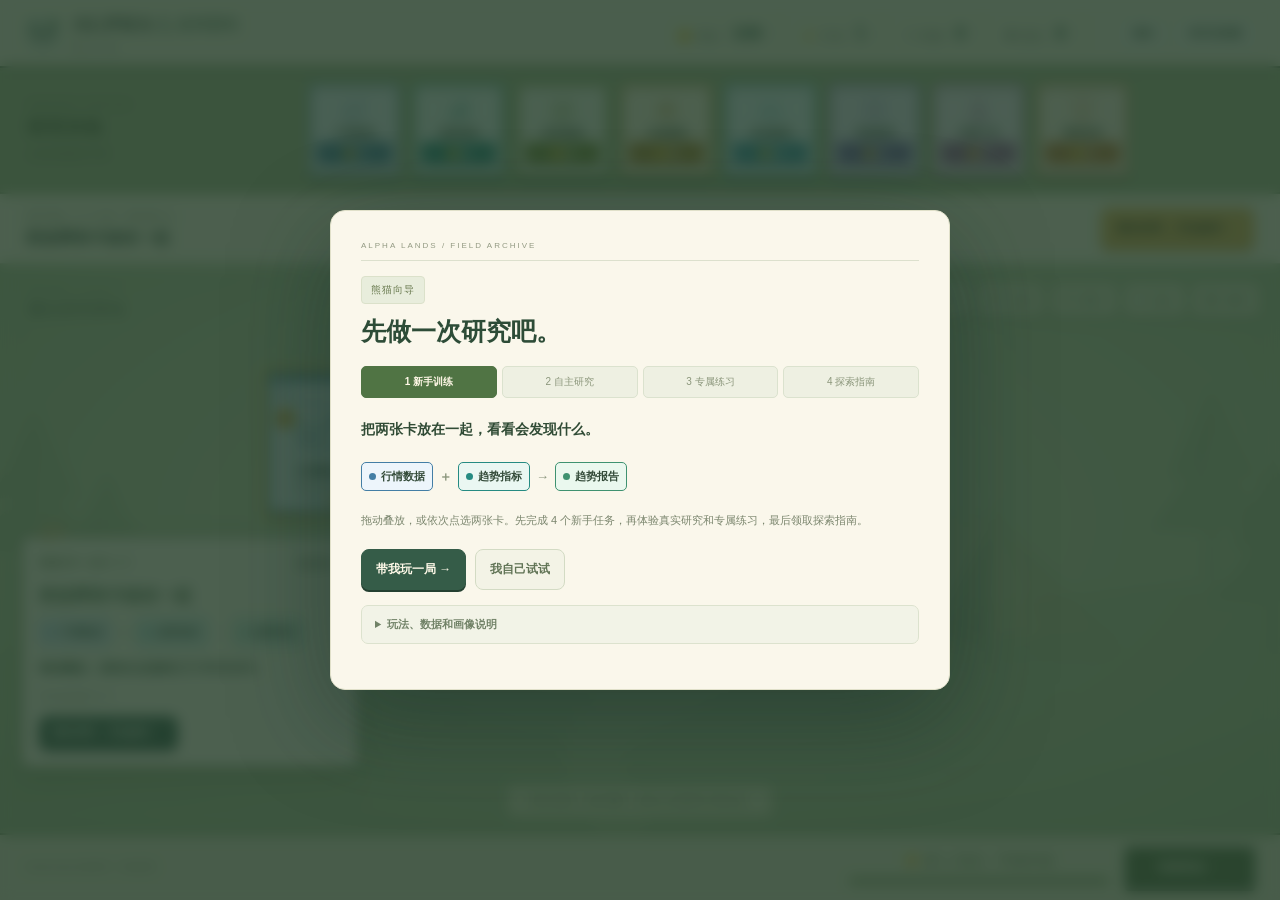
==== commit 308be84a: "Add guided journey stages and a saved end-of-run exploration guide" ====
--- a/alpha_lands/index.html
+++ b/alpha_lands/index.html
@@ -11,7 +11,7 @@
 <section class="mission-bar" id="missionBar" aria-live="polite"></section>
 <section class="board-wrap"><div class="board-title"><span class="eyebrow">ALPHA LANDS</span><h1>量化研究营地</h1></div><div class="camp-landscape" aria-hidden="true"></div><div class="camp-station" id="campStation">BASE CAMP · 初始营地</div><div class="board" id="board" aria-label="卡牌研究桌面"></div><div class="tipbar" id="tip">试试把「行情数据」拖到「趋势指标」上，合成趋势研究。</div></section>
 <section id="tutorial" class="tutorial hidden" aria-label="新手指引" aria-live="polite"></section><nav class="table-tabs" aria-label="桌面工具"><button id="realDataBtn">▷ <span>真实行情</span></button><button data-panel="tasks" aria-expanded="false">☑ <span>任务</span></button><button data-panel="recipes" aria-expanded="false">▤ <span>配方</span></button><button data-panel="journal" aria-expanded="false">≡ <span>日志</span></button><button id="arrangeBtn">▦ <span>整理</span></button></nav>
-<aside class="sidebar left" aria-label="研究手册"><button class="panel-close" data-dismiss aria-label="关闭研究手册">×</button><div class="task-section"><h2><span class="eyebrow">QUESTS</span>研究任务</h2><div class="quest"><strong>完成这 4 步，领取研究档案</strong><p class="micro">点「带我完成」，跟着亮起的卡牌操作。</p><div class="progress"><span id="progressbar"></span></div><div id="milestones" class="micro"></div><div class="micro" id="questCount">已完成 0 / 3</div><button class="btn" id="finishBtn" disabled>揭晓交易物种</button></div><button class="btn secondary" id="challengeBtn">研究判断实验室</button></div><div class="recipe-section"><h2><span class="eyebrow">IDEAS & RECIPES</span>研究配方</h2><div class="recipes" id="recipes"></div><p class="micro">拖动堆叠，或依次点选两张卡牌合成。每次消耗 1 行动力。</p></div></aside>
+<aside class="sidebar left" aria-label="研究手册"><button class="panel-close" data-dismiss aria-label="关闭研究手册">×</button><div class="task-section"><h2><span class="eyebrow">QUESTS</span>新手任务</h2><div class="quest"><strong>完成这 4 步，开始自主研究</strong><p class="micro">点「带我完成」，跟着亮起的卡牌操作。</p><div class="progress"><span id="progressbar"></span></div><div id="milestones" class="micro"></div><div class="micro" id="questCount">已完成 0 / 3</div><button class="btn" id="finishBtn" disabled>揭晓交易物种</button></div><button class="btn secondary" id="challengeBtn">研究判断实验室</button></div><div class="recipe-section"><h2><span class="eyebrow">IDEAS & RECIPES</span>研究配方</h2><div class="recipes" id="recipes"></div><p class="micro">拖动堆叠，或依次点选两张卡牌合成。每次消耗 1 行动力。</p></div></aside>
 <aside class="sidebar right" aria-label="研究日志"><button class="panel-close" data-dismiss aria-label="关闭日志">×</button><h2><span class="eyebrow">JOURNAL</span>研究日志</h2><div class="feed" id="feed"></div></aside>
 </div>
 <footer class="table-footer"><span class="simulation-label">Panda Data 历史样本 · 本地存档</span><div class="round-control"><div class="round" id="roundLabel">第 1 回合 · 平稳市场</div><div class="energy-track" aria-hidden="true"><span id="energyTrack"></span></div></div><button class="btn" id="nextBtn">结束回合 →</button></footer><div class="bottom">历史挑战使用 Panda Data · 其余市场事件为模拟 · 不构成投资建议</div>
@@ -40,10 +40,10 @@
 const $=s=>document.querySelector(s), modal=$('#modal'), content=$('#modalContent'), board=$('#board');function save(){if(demoMode)return;try{localStorage.setItem('alphaLandsSaveV2',JSON.stringify(state))}catch{}}function escapeHTML(v){return String(v).replace(/[&<>"']/g,c=>({'&':'&amp;','<':'&lt;','>':'&gt;','"':'&quot;',"'":'&#39;'}[c]))}
 function log(m){state.log.unshift(m);state.log=state.log.slice(0,35)}function notify(m){$('#tip').textContent=m}
 function add(key,x,y){let rect=board.getBoundingClientRect();if(!rect.width)rect={width:window.innerWidth<=760?window.innerWidth:700,height:580};state.cards.push({id:state.nextId++,key,x:Math.max(6,Math.min(x,Math.max(6,rect.width-110))),y:Math.max(95,Math.min(y,Math.max(95,rect.height-155)))});}
-function draw(){save();$('#money').textContent=state.money;$('#energy').textContent=state.energy;$('#energyTrack').style.width=(state.energy/5*100)+'%';$('#xp').textContent=state.xp;$('#evo').textContent=state.evo;$('#campStation').textContent=state.behavior.validated?'RESEARCH LAB · 验证实验室已建立':state.done.length?'OBSERVATORY · 研究观测站已建立':'BASE CAMP · 初始营地';$('#roundLabel').textContent=`☀️ 第 ${state.round} 回合 · ${state.market}`;$('#questCount').textContent=`已完成 ${Math.min(state.done.length,3)} / 3 种研究成果`;$('#progressbar').style.width=window.AlphaGuide.goals(state).filter(g=>g.done).length/4*100+'%';$('#finishBtn').disabled=!eligible();$('#milestones').innerHTML=renderGoals();$('#questCount').textContent='已完成 '+window.AlphaGuide.goals(state).filter(g=>g.done).length+' / 4 个任务';$('#finishBtn').textContent=state.finished?'查看研究档案':eligible()?'领取研究档案 →':'完成四项后领取档案';$('#shop').innerHTML=shop.map(([key,cost])=>`<div class="shopitem" data-key="${key}"><span class="ico">${art(key)}</span><span class="detail"><strong>${catalog[key].name}</strong><span class="micro">${catalog[key].desc}</span></span><button data-buy="${key}" ${state.money<cost?'disabled':''}>🪙${cost}</button></div>`).join('');$('#recipes').innerHTML=recipes.map(r=>`<div class="recipe"><div class="recipe-equation">${cardToken(r.a)}<b>＋</b>${cardToken(r.b)}<b>→</b>${cardToken(r.out)}</div><small class="${state.cards.some(c=>c.key===r.a)&&state.cards.some(c=>c.key===r.b)?'ready':''}">${state.cards.some(c=>c.key===r.a)&&state.cards.some(c=>c.key===r.b)?'✓ 材料齐了，点选这两张卡':'缺材料？到顶部补给栏购买'}</small></div>`).join('');$('#feed').innerHTML=state.log.map((e,i)=>`<div><time>·</time>${escapeHTML(e)}</div>`).join('');renderCards();updateTutorial()}
+function draw(){save();$('#money').textContent=state.money;$('#energy').textContent=state.energy;$('#energyTrack').style.width=(state.energy/5*100)+'%';$('#xp').textContent=state.xp;$('#evo').textContent=state.evo;$('#campStation').textContent=state.behavior.validated?'RESEARCH LAB · 验证实验室已建立':state.done.length?'OBSERVATORY · 研究观测站已建立':'BASE CAMP · 初始营地';$('#roundLabel').textContent=`☀️ 第 ${state.round} 回合 · ${state.market}`;$('#questCount').textContent=`已完成 ${Math.min(state.done.length,3)} / 3 种研究成果`;$('#progressbar').style.width=window.AlphaGuide.goals(state).filter(g=>g.done).length/4*100+'%';$('#finishBtn').disabled=!eligible();$('#milestones').innerHTML=renderGoals();$('#questCount').textContent='已完成 '+window.AlphaGuide.goals(state).filter(g=>g.done).length+' / 4 个任务';$('#finishBtn').textContent=eligible()?journey().button:'完成四项后继续 →';$('#shop').innerHTML=shop.map(([key,cost])=>`<div class="shopitem" data-key="${key}"><span class="ico">${art(key)}</span><span class="detail"><strong>${catalog[key].name}</strong><span class="micro">${catalog[key].desc}</span></span><button data-buy="${key}" ${state.money<cost?'disabled':''}>🪙${cost}</button></div>`).join('');$('#recipes').innerHTML=recipes.map(r=>`<div class="recipe"><div class="recipe-equation">${cardToken(r.a)}<b>＋</b>${cardToken(r.b)}<b>→</b>${cardToken(r.out)}</div><small class="${state.cards.some(c=>c.key===r.a)&&state.cards.some(c=>c.key===r.b)?'ready':''}">${state.cards.some(c=>c.key===r.a)&&state.cards.some(c=>c.key===r.b)?'✓ 材料齐了，点选这两张卡':'缺材料？到顶部补给栏购买'}</small></div>`).join('');$('#feed').innerHTML=state.log.map((e,i)=>`<div><time>·</time>${escapeHTML(e)}</div>`).join('');renderCards();updateTutorial()}
 let selected=null;let drag=null;function selectCard(c){if(selected===null){selected=c.id;notify('已选择「'+catalog[c.key].name+'」，再点一张卡牌合成。');renderCards();return}let a=state.cards.find(x=>x.id===selected);selected=null;if(a&&a.id!==c.id)combine(a,c);else draw()}function renderCards(){board.innerHTML='';state.cards.forEach((c,i)=>{const def=catalog[c.key];if(!def)return;const cw=window.innerWidth<=760?83:window.innerWidth<=1100?94:104;const ch=window.innerWidth<=760?111:window.innerWidth<=1100?126:139;if(board.clientWidth>0){c.x=Math.max(4,Math.min(c.x,board.clientWidth-cw-4));c.y=Math.max(100,Math.min(c.y,board.clientHeight-ch-65));}let el=document.createElement('div');el.className='card '+def.type+(selected===c.id?' selected':'');el.tabIndex=0;el.setAttribute('role','button');el.setAttribute('aria-label',def.name+'，'+def.desc);el.addEventListener('keydown',e=>{if(e.key==='Enter'||e.key===' '){e.preventDefault();selectCard(c)}});el.style.left=c.x+'px';el.style.top=c.y+'px';el.style.zIndex=i+1;el.dataset.id=c.id;el.dataset.key=c.key;el.innerHTML=`<div class="card-index">${def.type==='data'?'数据':def.type==='tool'?'工具':'成果'} <span>${String(c.id).padStart(2,'0')}</span></div><div class="symbol">${art(c.key)}</div><div class="name">${def.name}</div><div class="tag">${def.desc}</div><div class="cost">${def.type==='result'?'研究成果':def.type==='data'?'基础材料':'研究工具'}</div>`;el.addEventListener('pointerdown',e=>{if(e.button!==0)return; e.preventDefault();let r=board.getBoundingClientRect();drag={id:c.id,offsetX:e.clientX-r.left-c.x,offsetY:e.clientY-r.top-c.y,startX:e.clientX,startY:e.clientY};el.setPointerCapture(e.pointerId);el.classList.add('dragging')});el.addEventListener('pointermove',e=>{if(!drag||drag.id!==c.id)return;let r=board.getBoundingClientRect();c.x=Math.max(0,Math.min(r.width-el.offsetWidth,e.clientX-r.left-drag.offsetX));c.y=Math.max(100,Math.min(r.height-el.offsetHeight,e.clientY-r.top-drag.offsetY));el.style.left=c.x+'px';el.style.top=c.y+'px';let hit=targetFor(c);board.querySelectorAll('.card.target').forEach(n=>n.classList.remove('target'));if(hit)board.querySelector(`[data-id="${hit.id}"]`)?.classList.add('target')});el.addEventListener('pointerup',e=>{if(!drag||drag.id!==c.id)return;let moved=Math.hypot(e.clientX-drag.startX,e.clientY-drag.startY)>8;drag=null;el.classList.remove('dragging');if(!moved){selectCard(c);return}selected=null;let hit=targetFor(c);if(hit)combine(c,hit);else draw()});el.addEventListener('pointercancel',()=>{drag=null;draw()});board.appendChild(el)});highlightTutorial()}
 function targetFor(a){const valid=b=>recipes.some(r=>(r.a===a.key&&r.b===b.key)||(r.b===a.key&&r.a===b.key));return state.cards.filter(b=>b.id!==a.id&&Math.abs(b.x-a.x)<70&&Math.abs(b.y-a.y)<95).sort((b,c)=>Number(valid(c))-Number(valid(b))||Math.hypot(b.x-a.x,b.y-a.y)-Math.hypot(c.x-a.x,c.y-a.y))[0]}
-function combine(a,b){let r=recipes.find(r=>(r.a===a.key&&r.b===b.key)||(r.b===a.key&&r.a===b.key));if(!r){notify('🧩 这两张卡不能合成。点击「配方」查看组合。');draw();return}if(state.energy<1){notify('⚡ 行动力不足！点击结束回合，恢复行动力。');draw();return}record('combine',{inputs:[a.key,b.key],output:r.out});state.cards=state.cards.filter(c=>c.id!==a.id&&c.id!==b.id);add(r.out,(a.x+b.x)/2,(a.y+b.y)/2);state.energy--;state.xp+=15;state.money+=8;if(state.tutorial.status!=='active')state.scores[r.score]+=3;state.behavior.research++;if(r.out==='tested'){if(state.tutorial.status!=='active')state.scores.fox+=1;state.behavior.validated++;state.evo+=2}else{state.evo++}if(!state.done.includes(r.out)&&['trendReport','valueReport','factorReport','riskReport','tested'].includes(r.out))state.done.push(r.out);log(`合成 ${catalog[r.out].name} · +15经验 +8资金`);notify(`✨ 研究成功！获得「${catalog[r.out].name}」。研究记录已更新。`);draw();if(eligible()&&!state.finished){showModal(`<span class="badge">🎉 研究阶段完成</span><h1>研究阶段已完成！</h1><p>你已经完成三种不同研究成果。可以继续探索，也可以点击「揭晓交易物种」查看画像证据与任务推荐；证据不足时会保留判断。</p><div class="actions"><button class="btn" onclick="window.ALP.close()">继续研究</button><button class="btn secondary" onclick="window.ALP.profile(true)">查看交易物种</button></div>`);}}
+function combine(a,b){let r=recipes.find(r=>(r.a===a.key&&r.b===b.key)||(r.b===a.key&&r.a===b.key));if(!r){notify('🧩 这两张卡不能合成。点击「配方」查看组合。');draw();return}if(state.energy<1){notify('⚡ 行动力不足！点击结束回合，恢复行动力。');draw();return}record('combine',{inputs:[a.key,b.key],output:r.out});state.cards=state.cards.filter(c=>c.id!==a.id&&c.id!==b.id);add(r.out,(a.x+b.x)/2,(a.y+b.y)/2);state.energy--;state.xp+=15;state.money+=8;if(state.tutorial.status!=='active')state.scores[r.score]+=3;state.behavior.research++;if(r.out==='tested'){if(state.tutorial.status!=='active')state.scores.fox+=1;state.behavior.validated++;state.evo+=2}else{state.evo++}if(!state.done.includes(r.out)&&['trendReport','valueReport','factorReport','riskReport','tested'].includes(r.out))state.done.push(r.out);log(`合成 ${catalog[r.out].name} · +15经验 +8资金`);notify(`✨ 研究成功！获得「${catalog[r.out].name}」。研究记录已更新。`);draw();if(eligible()&&!state.finished){showModal(`<span class="badge">🎉 研究阶段完成</span><h1>新手训练已完成！</h1><p>四个基础任务已完成。接下来选一条真实行情路线，做一次自主判断。</p><div class="actions"><button class="btn" onclick="window.ALP.close()">继续研究</button><button class="btn" onclick="window.ALP.continueJourney()">开始自主研究 →</button></div>`);}}
 function buy(key){const item=shop.find(i=>i[0]===key);if(!item||state.money<item[1])return;record('purchase',{key,cost:item[1]});state.money-=item[1];state.behavior.exploration++;let w=board.clientWidth||window.innerWidth,h=board.clientHeight||580;let place={x:Math.max(12,Math.random()*(w-125)),y:Math.max(130,130+Math.random()*(h-310))};add(key,place.x,place.y);log(`采购 ${catalog[key].name} · -${item[1]}资金`);notify('📦 新卡已出现在研究营地，可拖拽合成。');draw();if(state.tutorial.status==='active'&&guidePlan().type==='combine')tutorialAction()}
 const events=[{name:'突然放量',intro:'一段行情出现连续放量上涨。你更愿意怎样开始研究？',choices:[['优先查看趋势信号，快速建立观察清单','cheetah'],['检查多个指标并提出验证假设','fox'],['查看长期财务背景和估值变化','elephant'],['先衡量异常波动与潜在风险','owl']]},{name:'市场急跌',intro:'一轮模拟市场突然出现大幅回撤，研究资源有限。',choices:[['寻找价格企稳后的新趋势','cheetah'],['重新检查原研究假设是否成立','fox'],['比较长期估值是否出现明显偏离','elephant'],['暂停扩张，优先进行压力测试','owl']]},{name:'策略失效',intro:'你之前的研究策略在一个新时期表现变差了。',choices:[['换一组信号观察是否出现新趋势','cheetah'],['做样本外验证，排查过拟合','fox'],['延长研究窗口，观察长期规律','elephant'],['分析回撤并加入风险约束','owl']]},{name:'数据宝箱',intro:'发现一份新的市场数据，研究时间只够完成一个任务。',choices:[['制作趋势观察报告','cheetah'],['构建并验证新因子假设','fox'],['开展财务与估值比较','elephant'],['制作波动率与回撤分析','owl']]}];
 function next(){if(state.pendingEvent!==null){showEvent();return}state.round++;state.energy=5;state.money+=18;state.pendingEvent=(state.round-2)%events.length;state.market=events[state.pendingEvent].name;log(`进入第 ${state.round} 回合：${state.market}，补给 +18 资金`);draw();showEvent()}
@@ -52,16 +52,23 @@
 function assessment(){return window.AlphaProfile.evaluate(state.evidence,recipes)}
 function winner(){return assessment().kind||'fox'}
 function recommendation(){const a=assessment();const mistakes=state.evidence.filter(e=>e.type==='real_research'&&!e.detail.correct);const last=mistakes.at(-1);const useCost=a.status!=='insufficient'&&(last?last.detail.kind:a.kind)==='owl';return {resource:useCost?'audit':'bias',exercise:useCost?'cost':'split',next:state.learning[useCost?'cost':'split']?.passed?'research':'learning',reason:last?'最近一次真实数据判断需要巩固，先做针对性的学习练习。':a.status==='insufficient'?'自主证据还不足，先完成通用验证练习，暂不推断你偏好某条路线。':useCost?'你在不同情景里关注风险，因此推荐核查成本与研究假设。':'你的研究线索适合进一步检验样本隔离与固定假设。'}}
-function profile(final=false){if(final&&!eligible()){setPanel('tasks');notify('先完成这 4 个任务；每一项都可以点「带我完成」。');return}if(final){state.finished=true;save()}const a=assessment(),p=profiles[a.kind||'fox'],rec=recommendation(),res=window.AlphaResources[rec.resource];const label=a.status==='insufficient'?'🌱 还需要一点线索':a.status==='mixed'?'🌿 你在探索多种路线':p.icon+' '+p.name+' · '+p.title;const evidenceText=a.facts.slice(-5).map(e=>`第 ${e.round} 回合 · ${{combine:'自主合成',event:'市场选择',real_research:'真实研究',followup:'补充判断'}[e.type]} → ${profiles[e.kind].title}`).join('<br>');showModal(`<span class="badge">${state.finished?'研究阶段完成':'研究员档案'} · 结果可以改变</span><h1>${label}</h1><p class="support-copy">自主线索 ${Math.min(a.count,3)} / 3 · 不同场景 ${Math.min(a.sources.length,2)} / 2</p><p class="action-lead">${a.status==='supported'?p.desc:a.status==='insufficient'?'证据不足，先不急着给自己贴标签。':'线索支持多条路线，暂不归为一种物种。'}</p><section class="profile-next"><h2>${rec.next==='research'?'练习已完成，下一步自主研究':'下一步，做一个小练习'}</h2><p>${rec.next==='research'?'接下来留下自主选择的线索，帮助画像逐步形成。':rec.reason}</p><button class="btn" onclick="window.ALP.${rec.next==='research'?'nextEvidence()':'learningTask()'}">${rec.next==='research'?'开始下一次自主选择 →':rec.exercise==='cost'?'看看成本怎样改变结果 →':'找出真正的未见数据 →'}</button><p class="support-copy">${rec.next==='research'?'✓ 已通过本项学习练习；学习进度和画像线索分别记录。':'对应资源：'+res.name}</p></section><div class="profile-bottom"><button class="btn secondary" onclick="window.ALP.task()">试试真实行情</button><button class="btn secondary" onclick="window.ALP.followup()">补充两项判断</button></div><details><summary>为什么得到这个结果？（${a.count} 项证据）</summary><p>${evidenceText||'还没有足够的自主研究证据。'}</p><div class="profile-grid">${Object.entries(profiles).map(([kind,v])=>`<div class="profile-cell">${v.icon} ${v.title}<div class="meter"><span style="width:${a.total?Math.round(a.weights[kind]/a.total*100):0}%"></span></div><small>${a.weights[kind]} 研究倾向权重</small></div>`).join('')}</div><p class="micro">${a.uncertainties.join('<br>')}</p><p class="micro">教程合成与重复配方、重复事件不累加证据。这些是规则权重，不是统计置信度。</p></details><details><summary>知识、资源和数据说明</summary><p class="micro">知识题${state.challenge.passed?'已通过':'未通过'}，尝试 ${state.challenge.attempts} 次；真实研究 ${Object.keys(state.realResearch).length} 项。行情涨跌不作能力分。</p><a class="resource" href="${res.url}" target="_blank" rel="noopener noreferrer">${res.name}</a><p class="micro">${res.scope}</p><a class="resource" href="https://www.pandaaiquant.com/docs/api?api=data_overview" target="_blank" rel="noopener noreferrer">Panda Data 接口文档</a><p class="micro">行为保存在本机，最多保留最近 200 条；复制档案只含摘要。画像不代表交易能力。</p></details><div class="actions"><button class="btn secondary" onclick="window.ALP.close()">返回营地</button><button class="btn secondary" onclick="window.ALP.copy()">复制档案摘要</button></div>`)}
+function journey(){const rec=recommendation(),trained=eligible(),researched=Object.keys(state.realResearch).length>0,learned=Boolean(state.learning[rec.exercise]?.passed);const stage=state.endingSnapshot?'done':!trained?'training':!researched?'research':!learned?'learning':'done';const stages={training:{number:1,name:'新手训练',title:'先完成 4 个基础任务',button:'继续新手任务 →'},research:{number:2,name:'自主研究',title:'训练完成，接下来做一次真实研究',button:'开始自主研究 →'},learning:{number:3,name:'专属练习',title:'研究完成，最后做一个匹配练习',button:'完成最后一个练习 →'},done:{number:4,name:'探索指南',title:'本轮完成，你的探索指南已就绪',button:'查看本轮结果 →'}};return {stage,trained,researched,learned,...stages[stage]}}
+function journeyTrack(){const j=journey();return `<div class="journey-track" aria-label="体验阶段">${['新手训练','自主研究','专属练习','探索指南'].map((name,i)=>`<span class="${i+1<j.number?'is-past':i+1===j.number?'is-active':''}">${i+1<j.number?'✓':i+1} ${name}</span>`).join('')}</div>`}
+function continueJourney(){const j=journey();if(j.stage==='training'){const first=window.AlphaGuide.goals(state).find(g=>!g.done);guideGoal(first.id);return}state.finished=true;save();if(j.stage==='research'){showModal(`<span class="badge">✓ 新手训练完成</span><h1>接下来，自己做一次研究。</h1>${journeyTrack()}<p class="action-lead">不用继续刷合成。选一条真实行情路线，做一次自己的判断。</p><div class="journey-steps"><span>选方向</span><b>→</b><span>看历史</span><b>→</b><span>做判断</span><b>→</b><span>看结果</span></div><p class="support-copy">完成后再做一个匹配练习，就能领取本轮探索指南。研究路线没有标准偏好，不用猜哪种物种更好。</p><div class="actions"><button class="btn" onclick="window.ALP.realMenu()">选一个研究方向 →</button><button class="btn secondary" onclick="window.ALP.close()">稍后继续</button></div>`);return}if(j.stage==='learning'){learningTask();return}ending()}
+function ending(){if(journey().stage!=='done'){continueJourney();return}if(!state.endingSnapshot){const a=assessment(),rec=recommendation();state.endingSnapshot={assessment:JSON.parse(JSON.stringify(a)),recommendation:{...rec},realCount:Object.keys(state.realResearch).length,learning:rec.exercise};state.finished=true;save()}renderJourneyBar();const snap=state.endingSnapshot,a=snap.assessment,rec=snap.recommendation,p=profiles[a.kind||'fox'],res=window.AlphaResources[rec.resource];const label=a.status==='supported'?p.icon+' '+p.name+' · '+p.title:a.status==='mixed'?'🌿 多路线探索者':'🌱 初步探索者';showModal(`<span class="badge">✓ 本轮体验完成 · 已保存到本机</span><h1>这一趟，你有了自己的探索指南。</h1>${journeyTrack()}<div class="ending-card"><span class="ending-overline">你的研究倾向</span><h2>${label}</h2><p>${a.status==='supported'?p.desc:a.status==='mixed'?'你尝试了不同研究方式，暂时不必归为一种物种。':'你已经完成体验，但自主线索还少；保留判断也是一个有效结果。'}</p><p class="support-copy">${a.count} 项自主线索 · ${a.sources.length} 类场景。不是能力评级或投资建议。</p></div><div class="ending-achievements"><span>✓ 4 项基础任务</span><span>✓ ${snap.realCount} 条真实研究</span><span>✓ 专属学习练习</span></div><h2>属于你的下一步</h2><p>${a.status==='supported'?p.task:'带着固定规则，尝试另一段尚未查看的数据，继续了解自己的研究习惯。'}</p><a class="resource" href="${res.url}" target="_blank" rel="noopener noreferrer">${res.name} ↗</a><p class="support-copy">这轮已经结束。下面的自由探索和补充判断都是可选项，不用为了结束反复做题。继续探索会更新当前档案，本轮指南保留原快照。</p><div class="actions"><button class="btn" onclick="window.ALP.copyEnding()">复制我的探索指南</button><button class="btn secondary" onclick="window.ALP.freeExplore()">自由探索（可选）</button><button class="btn secondary" onclick="window.ALP.reset()">再开一局</button></div><details><summary>为什么是这个结果？</summary><p>${a.facts.slice(-5).map(f=>`第 ${f.round} 回合 · ${profiles[f.kind].title}`).join('<br>')||'自主线索有限，未强行指定物种。'}</p><p class="micro">${a.uncertainties.join('<br>')}</p></details>`)}
+function copyEnding(){const snap=state.endingSnapshot;if(!snap){ending();return}const a=snap.assessment,p=profiles[a.kind||'fox'],res=window.AlphaResources[snap.recommendation.resource];const text=`Alpha Lands · 本轮探索指南\n${a.status==='supported'?p.name+' · '+p.title:a.status==='mixed'?'多路线探索者':'初步探索者 · 暂不定型'}\n已完成：4 项基础任务、${snap.realCount} 条真实研究、专属学习练习\n下一步：${a.status==='supported'?p.task:'固定规则后，尝试另一段未见数据。'}\n资源：${res.url}\n仅为本局研究习惯摘要，不代表交易能力。`;if(navigator.clipboard?.writeText)navigator.clipboard.writeText(text).then(()=>notify('探索指南已复制，不含逐条行为记录。')).catch(()=>window.prompt('复制探索指南',text));else window.prompt('复制探索指南',text)}
+function freeExplore(){state.freeExploring=true;close();draw();notify('本轮已完成，现在是自由探索；随时可查看本轮结果。')}
+function renderJourneyBar(){const j=journey();$('#missionBar').innerHTML=`<div><small>阶段 ${j.number} / 4 · ${state.freeExploring&&j.stage==='done'?'自由探索（可选）':j.name}</small><strong>${j.title}</strong></div><button class="btn" onclick="window.ALP.continueJourney()">${j.button}</button>`}
+function profile(final=false){if(final&&!eligible()){setPanel('tasks');notify('先完成这 4 个任务；每一项都可以点「带我完成」。');return}if(final){state.finished=true;save()}const a=assessment(),p=profiles[a.kind||'fox'],rec=recommendation(),res=window.AlphaResources[rec.resource];const label=a.status==='insufficient'?'🌱 还需要一点线索':a.status==='mixed'?'🌿 你在探索多种路线':p.icon+' '+p.name+' · '+p.title;const evidenceText=a.facts.slice(-5).map(e=>`第 ${e.round} 回合 · ${{combine:'自主合成',event:'市场选择',real_research:'真实研究',followup:'补充判断'}[e.type]} → ${profiles[e.kind].title}`).join('<br>');showModal(`<span class="badge">${state.finished?'研究阶段完成':'研究员档案'} · 结果可以改变</span><h1>${label}</h1><p class="support-copy">自主线索 ${Math.min(a.count,3)} / 3 · 不同场景 ${Math.min(a.sources.length,2)} / 2</p><p class="action-lead">${a.status==='supported'?p.desc:a.status==='insufficient'?'证据不足，先不急着给自己贴标签。':'线索支持多条路线，暂不归为一种物种。'}</p>${eligible()?`<section class="profile-next"><h2>${journey().title}</h2><p>${journey().stage==='research'?'新手任务已经完成，下一步去真实行情中做一次自主判断。':journey().stage==='learning'?'已有真实研究记录，再完成匹配练习，就能领取本轮指南。':'这一轮已经结束；可以保存指南，或自愿继续探索。'}</p><button class="btn" onclick="window.ALP.continueJourney()">${journey().button}</button></section>`:`<section class="profile-next"><h2>${rec.next==='research'?'练习已完成，下一步自主研究':'下一步，做一个小练习'}</h2><p>${rec.next==='research'?'接下来留下自主选择的线索，帮助画像逐步形成。':rec.reason}</p><button class="btn" onclick="window.ALP.${rec.next==='research'?'nextEvidence()':'learningTask()'}">${rec.next==='research'?'开始下一次自主选择 →':rec.exercise==='cost'?'看看成本怎样改变结果 →':'找出真正的未见数据 →'}</button><p class="support-copy">${rec.next==='research'?'✓ 已通过本项学习练习；学习进度和画像线索分别记录。':'对应资源：'+res.name}</p></section>`}<div class="profile-bottom"><button class="btn secondary" onclick="window.ALP.task()">试试真实行情</button><button class="btn secondary" onclick="window.ALP.followup()">补充两项判断</button></div><details><summary>为什么得到这个结果？（${a.count} 项证据）</summary><p>${evidenceText||'还没有足够的自主研究证据。'}</p><div class="profile-grid">${Object.entries(profiles).map(([kind,v])=>`<div class="profile-cell">${v.icon} ${v.title}<div class="meter"><span style="width:${a.total?Math.round(a.weights[kind]/a.total*100):0}%"></span></div><small>${a.weights[kind]} 研究倾向权重</small></div>`).join('')}</div><p class="micro">${a.uncertainties.join('<br>')}</p><p class="micro">教程合成与重复配方、重复事件不累加证据。这些是规则权重，不是统计置信度。</p></details><details><summary>知识、资源和数据说明</summary><p class="micro">知识题${state.challenge.passed?'已通过':'未通过'}，尝试 ${state.challenge.attempts} 次；真实研究 ${Object.keys(state.realResearch).length} 项。行情涨跌不作能力分。</p><a class="resource" href="${res.url}" target="_blank" rel="noopener noreferrer">${res.name}</a><p class="micro">${res.scope}</p><a class="resource" href="https://www.pandaaiquant.com/docs/api?api=data_overview" target="_blank" rel="noopener noreferrer">Panda Data 接口文档</a><p class="micro">行为保存在本机，最多保留最近 200 条；复制档案只含摘要。画像不代表交易能力。</p></details><div class="actions"><button class="btn secondary" onclick="window.ALP.close()">返回营地</button><button class="btn secondary" onclick="window.ALP.copy()">复制档案摘要</button></div>`)}
 function followup(){showModal(`<span class="badge">补充互动 · 不替代自主研究</span><h1>同样是继续观察，你在等什么？</h1><p>请选择最接近你此刻想法的理由。本题权重较低，不会单独决定物种。</p>${Object.entries({cheetah:'等价格方向更明确',fox:'等更多数据检验我的假设',elephant:'等财务或估值证据',owl:'等风险降到可接受的范围'}).map(([kind,text])=>`<button class="choice" onclick="window.ALP.answerFollowup('attention','${kind}')">${text}</button>`).join('')}<button class="btn secondary" onclick="window.ALP.answerFollowup('attention','unknown')">我还看不懂，需要示范</button>`)}
 function answerFollowup(question,value){if(question==='attention'){const existing=state.evidence.find(e=>e.type==='followup'&&e.detail.question===question);if(existing)existing.detail.kind=value;else record('followup',{question,kind:value});save();showModal(`<h1>下一步想怎样开始？</h1><p>这个选择决定帮助方式，不用来判断交易能力。</p><button class="choice" onclick="window.ALP.answerFollowup('help','guided')">先跟着例子做，再独立尝试</button><button class="choice" onclick="window.ALP.answerFollowup('help','independent')">先看数据与规则，自己研究</button>`)}else{state.helpMode=value;save();profile()}}
 function learningTask(retry=false){const rec=recommendation(),res=window.AlphaResources[rec.resource];if(rec.next==='research'&&!retry){showModal(`<span class="badge">✓ 已完成学习</span><h1>这项练习已经通过了</h1><p class="action-lead">去做一次自主研究，让画像多一点依据。</p><p class="support-copy">练习不会替你增加研究偏好分。</p><div class="actions"><button class="btn" onclick="window.ALP.nextEvidence()">继续自主选择 →</button><button class="btn secondary" onclick="window.ALP.learningTask(true)">我想重做这题</button></div>`);return}state.activeLearning={exercise:rec.exercise,resource:rec.resource,phase:rec.exercise==='cost'?'rate':'answer'};save();if(rec.exercise==='cost'){showModal(`<span class="badge">QuantSkills 对应练习 · 成本与假设</span><h1>漂亮的收益，扣费后还剩多少？</h1><p class="action-lead">4 笔成交，每笔 5,000 元。毛利润 120 元。</p><p class="support-copy">点一个成本率，看看净利润。教学数字，不是真实回测或税费。</p><div class="research-facts"><span>成交金额合计<strong>20,000 元</strong></span><span>毛利润<strong>120 元</strong></span><span>计费方式<strong>逐笔金额 × 费率</strong></span></div>${[0,0.001,0.003].map(rate=>`<button class="choice" onclick="window.ALP.costPreview(${rate})">成本率 ${rate*100}% → 查看结果</button>`).join('')}<a class="resource" href="${res.url}" target="_blank" rel="noopener noreferrer">${res.name}</a>`)}else{showModal(`<span class="badge">QuantSkills 对应练习 · 样本隔离</span><h1>把验证留给没有看过的数据</h1><p class="action-lead">下一次验证，该用哪段数据？</p><div class="sample-timeline answer-timeline"><button data-learning-answer="A" onclick="window.ALP.answerLearning('A')"><b>A</b>用于形成规则<small>选择这段 →</small></button><button data-learning-answer="B" onclick="window.ALP.answerLearning('B')"><b>B</b>已看过、调过参<small>选择这段 →</small></button><button class="unseen" data-learning-answer="C" onclick="window.ALP.answerLearning('C')"><b>C</b>还没看过<small>选择这段 →</small></button></div><p class="support-copy">直接点上方 A、B 或 C，提交你的选择。</p><p class="micro">本题为原创教学情景，不冒充新的真实样本外结果。帮助方式：${state.helpMode==='independent'?'独立尝试，完成后再看解释':'提示：是否看过数据，会改变验证的含义。'}</p><a class="resource" href="${res.url}" target="_blank" rel="noopener noreferrer">${res.name}</a>`)} }
 function costPreview(rate){if(![0,0.001,0.003].includes(rate))return;if(!state.activeLearning||state.activeLearning.exercise!=='cost')return;const fee=20000*rate;state.activeLearning.rate=rate;state.activeLearning.phase='answer';save();showModal(`<h1>费用 ${fee} 元，净利润 ${120-fee} 元</h1><p>计算：120 − 20,000 × ${rate} = ${120-fee} 元。同一组成交，成本假设会改变结果。</p><h2>怎样报告这份实验？</h2><button class="choice" data-learning-answer="gross" onclick="window.ALP.answerLearning('gross')">只写毛利润 120 元，省略成本假设</button><button class="choice" data-learning-answer="net" onclick="window.ALP.answerLearning('net')">同时报告毛净利润、成本率与未包含的税费或冲击假设</button><button class="btn secondary" onclick="window.ALP.learningTask(true)">比较其他成本率</button>`)}
-function nextEvidence(){const a=assessment();if(a.sources.length<2&&a.sources.includes('real_research')){next();return}realMenu()}
+function nextEvidence(){if(journey().stage==='done'){ending();return}const a=assessment();if(a.sources.length<2&&a.sources.includes('real_research')){next();return}realMenu()}
 function answerLearning(answer){const active=state.activeLearning;if(!active||active.phase!=='answer')return;const cost=active.exercise==='cost',good=cost?'net':'C',bad=cost?'gross':'B';// Boolean compatibility is used only by the scripted demo; UI submits answer IDs.
-if(typeof answer==='boolean')answer=answer?good:bad;if(!(cost?[good,bad]:['A','B','C']).includes(answer))return;const correct=answer===good,old=state.learning[active.exercise]||{attempts:0,passed:false};state.learning[active.exercise]={attempts:old.attempts+1,passed:old.passed||correct,lastCorrect:correct,lastAnswer:answer,resource:active.resource};active.phase='result';record('learning',{exercise:active.exercise,resource:active.resource,answer,correct,assisted:true});save();const chosen=cost?(correct?'同时披露毛净利润与成本假设':'只报告毛利润，省略成本'):answer==='C'?'使用 C 段未见数据':answer==='A'?'使用 A 段形成规则的数据':'使用 B 段已看过的数据';const explanation=cost?(correct?'正确。费用会改变净利润，结论需要说明成本口径。':'毛利润尚未扣费，省略成本会让人误解研究结果。'):(correct?'正确。C 段还没看过，先固定规则再用它检验。':answer==='A'?'A 段已经用于形成规则，不能再作为独立的未见验证。':'B 段已经被看过、调过参，不能再当作独立验证。');showModal(`<span class="badge">${correct?'✓ 回答正确 · 已完成':'× 这次回答不对'}</span><h1>${correct?'选对了，这项练习完成了！':'你选的这项，问题在这里'}</h1><p class="selected-answer">你的选择：<strong>${chosen}</strong></p><p class="action-lead">${explanation}</p><p class="support-copy">${!correct&&old.passed?'此前通过的记录已保留，本次答错不会清除它。':correct?'学习进度已更新。画像还需要你的自主研究选择，不会因答对一道练习直接定型。':'本次还未通过，可以重新选择。'}</p><div class="actions">${correct?'<button class="btn" onclick="window.ALP.nextEvidence()">继续自主研究 →</button><button class="btn secondary" onclick="window.ALP.profile()">查看已更新的进度</button>':'<button class="btn" onclick="window.ALP.learningTask(true)">再选一次 →</button><button class="btn secondary" onclick="window.ALP.profile()">返回档案</button>'}</div>`)}
+if(typeof answer==='boolean')answer=answer?good:bad;if(!(cost?[good,bad]:['A','B','C']).includes(answer))return;const correct=answer===good,old=state.learning[active.exercise]||{attempts:0,passed:false};state.learning[active.exercise]={attempts:old.attempts+1,passed:old.passed||correct,lastCorrect:correct,lastAnswer:answer,resource:active.resource};active.phase='result';record('learning',{exercise:active.exercise,resource:active.resource,answer,correct,assisted:true});save();if(eligible())renderJourneyBar();const chosen=cost?(correct?'同时披露毛净利润与成本假设':'只报告毛利润，省略成本'):answer==='C'?'使用 C 段未见数据':answer==='A'?'使用 A 段形成规则的数据':'使用 B 段已看过的数据';const explanation=cost?(correct?'正确。费用会改变净利润，结论需要说明成本口径。':'毛利润尚未扣费，省略成本会让人误解研究结果。'):(correct?'正确。C 段还没看过，先固定规则再用它检验。':answer==='A'?'A 段已经用于形成规则，不能再作为独立的未见验证。':'B 段已经被看过、调过参，不能再当作独立验证。');showModal(`<span class="badge">${correct?'✓ 回答正确 · 已完成':'× 这次回答不对'}</span><h1>${correct?'选对了，这项练习完成了！':'你选的这项，问题在这里'}</h1><p class="selected-answer">你的选择：<strong>${chosen}</strong></p><p class="action-lead">${explanation}</p><p class="support-copy">${!correct&&old.passed?'此前通过的记录已保留，本次答错不会清除它。':correct?'学习进度已更新。画像还需要你的自主研究选择，不会因答对一道练习直接定型。':'本次还未通过，可以重新选择。'}</p><div class="actions">${correct?'<button class="btn" onclick="window.ALP.continueJourney()">'+(journey().stage==='done'?'领取本轮探索指南 →':journey().stage==='research'?'开始真实研究 →':'继续下一阶段 →')+'</button><button class="btn secondary" onclick="window.ALP.profile()">查看已更新的进度</button>':'<button class="btn" onclick="window.ALP.learningTask(true)">再选一次 →</button><button class="btn secondary" onclick="window.ALP.profile()">返回档案</button>'}</div>`)}
 function showModal(html){content.innerHTML='<div class="modal-heading">ALPHA LANDS / FIELD ARCHIVE</div>'+html;modal.classList.remove('hidden')}function close(){modal.classList.add('hidden')}
-function guide(){showModal(`<span class="badge">熊猫向导</span><h1>先做一次研究吧。</h1><p class="action-lead">把两张卡放在一起，看看会发现什么。</p><div class="welcome-formula">${cardToken('market')}<b>＋</b>${cardToken('trend')}<b>→</b>${cardToken('trendReport')}</div><p class="support-copy">拖动叠放，或依次点选两张卡。接下来我会一步步带你完成 4 个小任务。</p><div class="actions"><button class="btn" onclick="window.ALP.startTutorial()">带我玩一局 →</button><button class="btn secondary" onclick="window.ALP.skipTutorial()">我自己试试</button></div><details class="explain-more"><summary>玩法、数据和画像说明</summary><p>合成消耗行动力；顶部购买材料；结束回合恢复资源。教程指定合成不用于判断研究倾向。真实行情挑战使用 Panda Data，其余市场事件为模拟。卡牌验证不等于真实策略回测，画像不代表交易能力。</p><button class="btn secondary" onclick="window.ALP.reset()">重新开始游戏</button></details>`)}
+function guide(){showModal(`<span class="badge">熊猫向导</span><h1>先做一次研究吧。</h1>${journeyTrack()}<p class="action-lead">把两张卡放在一起，看看会发现什么。</p><div class="welcome-formula">${cardToken('market')}<b>＋</b>${cardToken('trend')}<b>→</b>${cardToken('trendReport')}</div><p class="support-copy">拖动叠放，或依次点选两张卡。先完成 4 个新手任务，再体验真实研究和专属练习，最后领取探索指南。</p><div class="actions"><button class="btn" onclick="window.ALP.startTutorial()">带我玩一局 →</button><button class="btn secondary" onclick="window.ALP.skipTutorial()">我自己试试</button></div><details class="explain-more"><summary>玩法、数据和画像说明</summary><p>合成消耗行动力；顶部购买材料；结束回合恢复资源。教程指定合成不用于判断研究倾向。真实行情挑战使用 Panda Data，其余市场事件为模拟。卡牌验证不等于真实策略回测，画像不代表交易能力。</p><button class="btn secondary" onclick="window.ALP.reset()">重新开始游戏</button></details>`)}
 function reset(){showModal(`<h1>重新开始游戏？</h1><p>这会清除本地存档和当前研究成果。</p><div class="actions"><button class="btn warn" onclick="window.ALP.confirmReset()">确认重置</button><button class="btn secondary" onclick="window.ALP.close()">取消</button></div>`)}
 function task(){const a=assessment();if(a.status==='supported')realTask(a.kind);else realMenu()}
 function completeTask(ok){record('task_plan',{correct:ok});if(ok){state.nextTask.status='done';log('完成下一步：制定样本外研究计划')}save();showModal(`<h1>${ok?'✓ 研究计划已建立':'计划还缺少独立检验'}</h1><p>${ok?'下一步：前往 Panda Data 文档确认数据字段和权限，使用固定规则开展研究。本 Demo 尚未执行真实数据回测。':'只选收益最高的区间容易产生选择偏差，请重新确定验证标准。'}</p><button class="btn" onclick="window.ALP.${ok?'profile()':'task()'}">${ok?'查看人物卡':'修改计划'}</button>`)}
@@ -77,7 +84,7 @@
 function realMenu(){const c=historyContext();if(!c){showModal('<h1>历史样本尚未就绪</h1><p>请保留 data/pandadata_daily.js 和 market-engine.js，再刷新页面。不会用模拟行情替代真实数据。</p><button class="btn" onclick="window.ALP.close()">返回营地</button>');return}showModal(`<span class="badge">PANDA DATA / 真实历史研究</span><h1>同一段行情，你会先研究什么？</h1><p><strong>${c.source.rows.length} 日真实行情已就绪。</strong> 先选一种研究方法，提交判断后再揭晓后续走势。</p>${Object.entries(researchRoutes).map(([kind,r])=>`<button class="choice" onclick="window.ALP.realTask('${kind}')">${profiles[kind].icon} ${r.title}<small class="route-reason">${r.why}</small></button>`).join('')}<p class="support-copy">先选你感兴趣的一项，不必全做。</p>${dataNotes(c)}<div class="actions"><button class="btn secondary" onclick="window.ALP.close()">返回营地</button></div>`)}
 function realTask(kind){const c=historyContext(),r=researchRoutes[kind];if(!c||!r){realMenu();return}const previous=state.realResearch[researchKey(kind,c)];if(previous){researchResult(kind,c,previous);return}const visible=c.history.slice(-40),last=c.history.at(-1);const ma=c.history.slice(-20).reduce((sum,row)=>sum+row.close,0)/20;const observed=window.AlphaMarket.stats(c.history);record('real_view',{kind,cutoff:c.cutoff,visibleRange:[visible[0].date,last.date]});save();showModal(`<span class="badge">真实数据 · 后续 20 个交易日尚未揭晓</span><h1>${r.title}</h1><p class="support-copy">${r.why}</p><p class="action-lead">先看图，再回答下方的问题。</p><p class="support-copy">截至 ${c.cutoff} 的最近 40 日；后续数据尚未揭晓。</p>${window.AlphaMarket.chart(visible)}<div class="research-facts"><span>当日收盘<strong>${last.close.toFixed(2)}</strong></span><span>20 日均线<strong>${ma.toFixed(2)}</strong></span><span>已见 60 日最大回撤<strong>${observed.drawdown.toFixed(2)}%</strong></span></div><details><summary>检查最近 5 日原始字段</summary><div class="data-table-wrap"><table class="data-table"><thead><tr><th>日期</th><th>开</th><th>高</th><th>低</th><th>收</th><th>成交量</th></tr></thead><tbody>${c.history.slice(-5).map(row=>`<tr><td>${row.date}</td><td>${row.open}</td><td>${row.high}</td><td>${row.low}</td><td>${row.close}</td><td>${row.volume}</td></tr>`).join('')}</tbody></table></div></details><h2>${r.prompt}</h2>${r.options.map((text,i)=>`<button class="choice" onclick="window.ALP.commitResearch('${kind}',${i})">${text}</button>`).join('')}${dataNotes(c)}<button class="btn secondary" onclick="window.ALP.realMenu()">换一种研究路线</button>`)}
 function commitResearch(kind,answer){const c=historyContext(),r=researchRoutes[kind];if(!c||!r||![0,1].includes(answer))return;const key=researchKey(kind,c);if(state.realResearch[key]){researchResult(kind,c,state.realResearch[key]);return}const entry={kind,answer,correct:answer===r.correct,cutoff:c.cutoff,futureEnd:c.future.at(-1).date};state.realResearch[key]=entry;record('real_research',{route:r.title,kind,answer:r.options[answer],correct:entry.correct,cutoff:c.cutoff,futureEnd:entry.futureEnd});state.scores[kind]+=2;state.nextTask={status:'done',kind,source:'Panda Data',key};log('完成真实数据任务：'+r.title+' · 判断'+(entry.correct?'合理':'需要修正'));draw();researchResult(kind,c,entry)}
-function researchResult(kind,c,entry){const r=researchRoutes[kind],visible=c.history.slice(-40),future=c.future,base=c.history.at(-1);const outcome=window.AlphaMarket.stats([base,...future]);showModal(`<span class="badge">✓ 已揭晓 · 历史实验结果</span><h1>${r.title} · 研究复盘</h1><p>你的判断：${escapeHTML(r.options[entry.answer])}</p><p class="action-lead">${entry.correct?'✓ 这次方法判断合理':'这项判断还需要修正'}</p><details><summary>为什么这样判断？</summary><p>${r.after}</p></details>${window.AlphaMarket.chart(visible,future)}<p class="micro">绿色：已见历史；金色：提交判断后揭晓的 20 个交易日。分界日期 ${c.cutoff}。</p><div class="research-facts"><span>揭晓末日<strong>${future.at(-1).date}</strong></span><span>收盘价变化<strong>${outcome.change>=0?'+':''}${outcome.change.toFixed(2)}%</strong></span><span>区间最大回撤<strong>${outcome.drawdown.toFixed(2)}%</strong></span></div><p class="support-copy">这是价格变化，不是你的收益。涨跌不计能力分。</p><h2>你的下一步</h2><p>${kind==='owl'?'把观察窗口延长，比较不同时间区间的回撤，并制定风险预算。':kind==='elephant'?'查阅财务和估值接口，确认数据的披露时间，补足价格之外的证据。':kind==='fox'?'在另一段未见数据上检验固定规则，记录成本和回撤，再比较结果。':'在另一段未见数据上比较价格与均线信号，确认是否只是偶然。'}</p>${dataNotes(c)}<div class="actions"><button class="btn" onclick="window.ALP.profile()">查看更新后的画像</button><button class="btn secondary" onclick="window.ALP.realMenu()">比较其他路线</button><button class="btn secondary" onclick="window.ALP.close()">返回营地</button></div>`)}
+function researchResult(kind,c,entry){const r=researchRoutes[kind],visible=c.history.slice(-40),future=c.future,base=c.history.at(-1);const outcome=window.AlphaMarket.stats([base,...future]);showModal(`<span class="badge">✓ 已揭晓 · 历史实验结果</span><h1>${r.title} · 研究复盘</h1><p>你的判断：${escapeHTML(r.options[entry.answer])}</p><p class="action-lead">${entry.correct?'✓ 这次方法判断合理':'这项判断还需要修正'}</p><details><summary>为什么这样判断？</summary><p>${r.after}</p></details>${window.AlphaMarket.chart(visible,future)}<p class="micro">绿色：已见历史；金色：提交判断后揭晓的 20 个交易日。分界日期 ${c.cutoff}。</p><div class="research-facts"><span>揭晓末日<strong>${future.at(-1).date}</strong></span><span>收盘价变化<strong>${outcome.change>=0?'+':''}${outcome.change.toFixed(2)}%</strong></span><span>区间最大回撤<strong>${outcome.drawdown.toFixed(2)}%</strong></span></div><p class="support-copy">这是价格变化，不是你的收益。涨跌不计能力分。</p><h2>你的下一步</h2><p>${kind==='owl'?'把观察窗口延长，比较不同时间区间的回撤，并制定风险预算。':kind==='elephant'?'查阅财务和估值接口，确认数据的披露时间，补足价格之外的证据。':kind==='fox'?'在另一段未见数据上检验固定规则，记录成本和回撤，再比较结果。':'在另一段未见数据上比较价格与均线信号，确认是否只是偶然。'}</p>${dataNotes(c)}<div class="actions"><button class="btn" onclick="window.ALP.continueJourney()">${journey().stage==='done'?'领取本轮探索指南 →':journey().stage==='learning'?'完成最后一个学习练习 →':journey().stage==='research'?'继续自主研究 →':'继续完成新手任务 →'}</button><button class="btn secondary" onclick="window.ALP.profile()">查看更新后的画像</button><button class="btn secondary" onclick="window.ALP.realMenu()">比较其他路线</button><button class="btn secondary" onclick="window.ALP.close()">返回营地</button></div>`)}
 function cardToken(key){return `<span class="card-token" data-key="${key}"><i></i>${catalog[key].name}</span>`}
 function guidePlan(){return window.AlphaGuide.plan(state,recipes,shop)}
 function renderGoals(){const plan=guidePlan();return window.AlphaGuide.goals(state).map((g,i)=>`<div class="mission-item ${g.done?'is-done':plan.goal===g.id?'is-current':''}"><span class="mission-number">${g.done?'✓':i+1}</span><div><strong>${g.title}</strong><small>${g.hint}</small><span class="mission-count">${g.progress}</span></div>${g.done?'<span class="mission-complete">已完成</span>':`<button onclick="window.ALP.guideGoal('${g.id}')">带我完成 →</button>`}</div>`).join('')}
@@ -85,15 +92,15 @@
 function startTutorial(){state.tutorial={status:'active'};state.guideGoal=null;close();setPanel('');draw();tutorialAction()}
 function guideGoal(id){state.guideGoal=id;state.tutorial.status='active';close();setPanel('');draw();tutorialAction()}
 function skipTutorial(){state.tutorial.status=guidePlan().type==='finish'?'done':'skipped';close();updateTutorial();save()}
-function updateTutorial(){const box=$('#tutorial'),plan=guidePlan(),copy=planCopy(plan),goals=window.AlphaGuide.goals(state),count=goals.filter(g=>g.done).length;if(plan.type==='finish'&&state.tutorial.status==='active')state.tutorial.status='done';$('.app').dataset.tutorial=state.tutorial.status;$('#missionBar').innerHTML=`<div><small>${count} / 4 已完成 · ${plan.type==='finish'?'研究阶段完成':'现在做什么'}</small><strong>${copy.title}</strong></div><button class="btn" onclick="window.ALP.${plan.type==='finish'||state.tutorial.status==='active'?'tutorialAction()':"guideGoal('"+plan.goal+"')"}">${plan.type==='finish'||state.tutorial.status==='active'?copy.button:'带我完成 →'}</button>`;if(state.tutorial.status!=='active'){box.classList.add('hidden');highlightTutorial();return}box.classList.remove('hidden');box.innerHTML=`<div class="tutorial-top"><span>熊猫向导 · 任务 ${Math.max(1,goals.findIndex(g=>g.id===plan.goal)+1)} / 4</span><button onclick="window.ALP.skipTutorial()">收起指引</button></div><h3>${copy.title}</h3>${copy.formula?`<div class="guide-equation">${copy.formula}</div>`:''}<p class="action-lead">${copy.body}</p><p class="support-copy">${plan.progress?'本任务进度 '+plan.progress:'完成后可继续自由研究。'}</p><button class="btn" onclick="window.ALP.tutorialAction()">${copy.button}</button>`;highlightTutorial();save()}
+function updateTutorial(){const box=$('#tutorial'),plan=guidePlan(),copy=planCopy(plan),goals=window.AlphaGuide.goals(state),count=goals.filter(g=>g.done).length;if(plan.type==='finish'&&state.tutorial.status==='active')state.tutorial.status='done';$('.app').dataset.tutorial=state.tutorial.status;$('#missionBar').innerHTML=`<div><small>新手训练 · ${count} / 4 任务 · ${plan.type==='finish'?'研究阶段完成':'现在做什么'}</small><strong>${copy.title}</strong></div><button class="btn" onclick="window.ALP.${plan.type==='finish'||state.tutorial.status==='active'?'tutorialAction()':"guideGoal('"+plan.goal+"')"}">${plan.type==='finish'||state.tutorial.status==='active'?copy.button:'带我完成 →'}</button>`;if(plan.type==='finish')renderJourneyBar();if(state.tutorial.status!=='active'){box.classList.add('hidden');highlightTutorial();return}box.classList.remove('hidden');box.innerHTML=`<div class="tutorial-top"><span>熊猫向导 · 任务 ${Math.max(1,goals.findIndex(g=>g.id===plan.goal)+1)} / 4</span><button onclick="window.ALP.skipTutorial()">收起指引</button></div><h3>${copy.title}</h3>${copy.formula?`<div class="guide-equation">${copy.formula}</div>`:''}<p class="action-lead">${copy.body}</p><p class="support-copy">${plan.progress?'本任务进度 '+plan.progress:'完成后可继续自由研究。'}</p><button class="btn" onclick="window.ALP.tutorialAction()">${copy.button}</button>`;highlightTutorial();save()}
 function highlightTutorial(){document.querySelectorAll('.tutorial-focus,.guide-source,.guide-target').forEach(el=>{el.classList.remove('tutorial-focus');el.classList.remove('guide-source');el.classList.remove('guide-target')});if(state.tutorial.status!=='active')return;const p=guidePlan();const mark=(selector,extra)=>document.querySelectorAll(selector).forEach(el=>{el.classList.add('tutorial-focus');if(extra)el.classList.add(extra)});if(p.type==='buy')mark(`[data-buy="${p.key}"]`);if(p.type==='combine'){mark(`.card[data-key="${p.a}"]`,'guide-source');mark(`.card[data-key="${p.b}"]`,'guide-target')}if(p.type==='next')mark('#nextBtn');if(p.type==='knowledge')mark('#challengeBtn');if(p.type==='finish')mark('#profileBtn')}
-function tutorialAction(action){if(action==='tasks'){setPanel('tasks');return}const p=guidePlan();if(p.type==='next'){next();return}if(p.type==='event'){showEvent();return}if(p.type==='knowledge'){challenge();return}if(p.type==='finish'){profile(true);return}setPanel('');if(p.type==='buy'){document.querySelector(`[data-buy="${p.key}"]`)?.scrollIntoView?.({block:'nearest',inline:'center',behavior:'smooth'});notify('顶部亮起的 '+catalog[p.key].name+'：点价格购买。');return}if(p.type==='combine'){const first=state.cards.find(c=>c.key===p.a),second=state.cards.find(c=>c.key===p.b&&c.id!==first?.id);if(first&&second){const cw=window.innerWidth<=760?83:window.innerWidth<=1100?94:104;const x=Math.max(10,(board.clientWidth-cw*2-26)/2);first.x=x;first.y=115;second.x=x+cw+26;second.y=115;selected=null;renderCards();save();notify('先点 ① '+catalog[p.a].name+'，再点 ② '+catalog[p.b].name+'。')}}}
-window.ALP={nextEvidence,guidePlan,guideGoal,assessment,recommendation,followup,answerFollowup,learningTask,costPreview,answerLearning,realMenu,realTask,commitResearch,close,profile,reset,challenge,task,completeTask,startTutorial,skipTutorial,tutorialAction,confirmReset(){state=initial();state.evidence=[];state.challenge={attempts:0,passed:false};state.nextTask={status:'new'};state.pendingEvent=null;state.realResearch={};state.learning={};state.tutorial={status:'active',recipesSeen:false};selected=null;arrange();draw();guide()},copy(){const a=assessment(),p=profiles[a.kind||'fox'],rec=recommendation();const txt=`Alpha Lands 研究档案\n${a.status==='supported'?p.name+' · '+p.title:a.status==='mixed'?'多路线探索者 · 暂不定型':'证据不足 · 继续探索'}\n自主证据：${a.count} 项 / ${a.sources.length} 类\n推荐原因：${rec.reason}\n学习资源：${window.AlphaResources[rec.resource].url}\n仅为本局研究习惯摘要，不代表交易能力。`;if(navigator.clipboard?.writeText)navigator.clipboard.writeText(txt).then(()=>notify('摘要已复制，不含逐条行为')).catch(()=>window.prompt('复制摘要',txt));else window.prompt('复制摘要',txt);close()}};
+function tutorialAction(action){if(action==='tasks'){setPanel('tasks');return}const p=guidePlan();if(p.type==='next'){next();return}if(p.type==='event'){showEvent();return}if(p.type==='knowledge'){challenge();return}if(p.type==='finish'){continueJourney();return}setPanel('');if(p.type==='buy'){document.querySelector(`[data-buy="${p.key}"]`)?.scrollIntoView?.({block:'nearest',inline:'center',behavior:'smooth'});notify('顶部亮起的 '+catalog[p.key].name+'：点价格购买。');return}if(p.type==='combine'){const first=state.cards.find(c=>c.key===p.a),second=state.cards.find(c=>c.key===p.b&&c.id!==first?.id);if(first&&second){const cw=window.innerWidth<=760?83:window.innerWidth<=1100?94:104;const x=Math.max(10,(board.clientWidth-cw*2-26)/2);first.x=x;first.y=115;second.x=x+cw+26;second.y=115;selected=null;renderCards();save();notify('先点 ① '+catalog[p.a].name+'，再点 ② '+catalog[p.b].name+'。')}}}
+window.ALP={journey,continueJourney,ending,copyEnding,freeExplore,nextEvidence,guidePlan,guideGoal,assessment,recommendation,followup,answerFollowup,learningTask,costPreview,answerLearning,realMenu,realTask,commitResearch,close,profile,reset,challenge,task,completeTask,startTutorial,skipTutorial,tutorialAction,confirmReset(){state=initial();state.evidence=[];state.challenge={attempts:0,passed:false};state.nextTask={status:'new'};state.pendingEvent=null;state.realResearch={};state.learning={};state.tutorial={status:'active',recipesSeen:false};selected=null;arrange();draw();guide()},copy(){const a=assessment(),p=profiles[a.kind||'fox'],rec=recommendation();const txt=`Alpha Lands 研究档案\n${a.status==='supported'?p.name+' · '+p.title:a.status==='mixed'?'多路线探索者 · 暂不定型':'证据不足 · 继续探索'}\n自主证据：${a.count} 项 / ${a.sources.length} 类\n推荐原因：${rec.reason}\n学习资源：${window.AlphaResources[rec.resource].url}\n仅为本局研究习惯摘要，不代表交易能力。`;if(navigator.clipboard?.writeText)navigator.clipboard.writeText(txt).then(()=>notify('摘要已复制，不含逐条行为')).catch(()=>window.prompt('复制摘要',txt));else window.prompt('复制摘要',txt);close()}};
 function setPanel(name){$('#gameTable').dataset.panel=name;if(name==='recipes'&&state.tutorial.status==='active')state.tutorial.recipesSeen=true;document.querySelectorAll('[data-panel]').forEach(b=>b.setAttribute('aria-expanded',String(b.dataset.panel===name)));updateTutorial()}
 document.querySelectorAll('[data-panel]').forEach(button=>button.addEventListener('click',()=>setPanel($('#gameTable').dataset.panel===button.dataset.panel?'':button.dataset.panel)));document.querySelectorAll('[data-dismiss]').forEach(button=>button.addEventListener('click',()=>setPanel('')));document.addEventListener('keydown',e=>{if(e.key==='Escape')setPanel('')});
 function arrange(){const w=board.clientWidth,h=board.clientHeight;const cw=window.innerWidth<=760?83:window.innerWidth<=1100?94:104;const ch=window.innerWidth<=760?111:window.innerWidth<=1100?126:139;const cols=Math.max(1,Math.min(6,Math.floor((w-44)/(cw+24))));state.cards.forEach((c,i)=>{c.x=Math.max(12,(w-cols*(cw+24)+24)/2)+(i%cols)*(cw+24);c.y=110+Math.floor(i/cols)*(ch+24);if(c.y>h-ch-65)c.y=110+(i%3)*28});selected=null;draw();notify('卡牌已整理。拖动堆叠，或依次点选两张卡牌合成。')}
-if(demoMode){state.tutorial.status='skipped';state.seenWelcome=true;$('.simulation-label').textContent='模拟试玩演示 · 不写入玩家存档';window.ALP.demoStep=(action,arg)=>{switch(action){case 'start':close();arrange();break;case 'buy':buy(arg);break;case 'combine':{close();const first=state.cards.find(c=>c.key===arg[0]);const second=state.cards.find(c=>c.key===arg[1]&&c.id!==first?.id);if(!first||!second)throw Error('演示材料缺失');selected=null;selectCard(first);selectCard(second);break}case 'next':next();break;case 'event':content.querySelectorAll('[data-choice]')[arg].onclick();break;case 'knowledge':challenge();break;case 'answer':content.querySelectorAll('[data-answer]')[arg].onclick();break;case 'profile':profile(true);break;case 'real':realTask(arg);break;case 'commit':commitResearch(arg[0],arg[1]);break;case 'learn':learningTask();break;case 'cost':costPreview(arg);break;case 'learningAnswer':answerLearning(arg);break;case 'close':close();break;default:throw Error('未知演示操作')}return {assessment:assessment(),recommendation:recommendation(),learning:state.learning,done:state.done,finished:state.finished,money:state.money,energy:state.energy,round:state.round,cards:state.cards.map(c=>({key:c.key,name:catalog[c.key].name,type:catalog[c.key].type})),modalText:content.textContent||(content.innerHTML||'').replace(/<[^>]*>/g,' ')}};}
+if(demoMode){state.tutorial.status='skipped';state.seenWelcome=true;$('.simulation-label').textContent='模拟试玩演示 · 不写入玩家存档';window.ALP.demoStep=(action,arg)=>{switch(action){case 'start':close();arrange();break;case 'buy':buy(arg);break;case 'combine':{close();const first=state.cards.find(c=>c.key===arg[0]);const second=state.cards.find(c=>c.key===arg[1]&&c.id!==first?.id);if(!first||!second)throw Error('演示材料缺失');selected=null;selectCard(first);selectCard(second);break}case 'next':next();break;case 'event':content.querySelectorAll('[data-choice]')[arg].onclick();break;case 'knowledge':challenge();break;case 'answer':content.querySelectorAll('[data-answer]')[arg].onclick();break;case 'profile':profile(true);break;case 'real':realTask(arg);break;case 'commit':commitResearch(arg[0],arg[1]);break;case 'learn':learningTask();break;case 'cost':costPreview(arg);break;case 'learningAnswer':answerLearning(arg);break;case 'ending':ending();break;case 'close':close();break;default:throw Error('未知演示操作')}return {journey:journey(),assessment:assessment(),recommendation:recommendation(),learning:state.learning,done:state.done,finished:state.finished,money:state.money,energy:state.energy,round:state.round,cards:state.cards.map(c=>({key:c.key,name:catalog[c.key].name,type:catalog[c.key].type})),modalText:content.textContent||(content.innerHTML||'').replace(/<[^>]*>/g,' ')}};}
 $('#arrangeBtn').onclick=arrange;
-$('#realDataBtn').onclick=realMenu;$('#challengeBtn').onclick=challenge;$('#shop').addEventListener('click',e=>{let b=e.target.closest('[data-buy]');if(b)buy(b.dataset.buy)});$('#nextBtn').onclick=next;$('#profileBtn').onclick=()=>profile(false);$('#finishBtn').onclick=()=>profile(true);$('#guideBtn').onclick=guide;window.addEventListener('resize',()=>{let r=board.getBoundingClientRect();if(!r.width)return;state.cards.forEach(c=>{c.x=Math.max(0,Math.min(c.x,r.width-90));c.y=Math.max(100,Math.min(c.y,r.height-120))});draw()});if(!state.seenWelcome)arrange();draw();if(!state.seenWelcome){state.seenWelcome=true;save();guide()}else if(state.pendingEvent!==null)showEvent();else close();
+$('#realDataBtn').onclick=realMenu;$('#challengeBtn').onclick=challenge;$('#shop').addEventListener('click',e=>{let b=e.target.closest('[data-buy]');if(b)buy(b.dataset.buy)});$('#nextBtn').onclick=next;$('#profileBtn').onclick=()=>profile(false);$('#finishBtn').onclick=continueJourney;$('#guideBtn').onclick=guide;window.addEventListener('resize',()=>{let r=board.getBoundingClientRect();if(!r.width)return;state.cards.forEach(c=>{c.x=Math.max(0,Math.min(c.x,r.width-90));c.y=Math.max(100,Math.min(c.y,r.height-120))});draw()});if(!state.seenWelcome)arrange();draw();if(!state.seenWelcome){state.seenWelcome=true;save();guide()}else if(state.pendingEvent!==null)showEvent();else close();
 })();
 </script></body></html>
--- a/alpha_lands/play-clarity.css
+++ b/alpha_lands/play-clarity.css
@@ -23,3 +23,5 @@
 .main[data-panel=tasks] .left{top:12px;bottom:12px;max-height:calc(100% - 24px);width:350px;z-index:8}.sample-timeline{display:flex;gap:8px;margin:18px 0}.sample-timeline>span{flex:1;background:#ecefdf;border:1px solid #d6dec7;border-radius:7px;padding:12px;font-size:11px;color:#6f7f60}.sample-timeline b{display:block;font:700 23px Georgia,serif;color:#536c46;margin-bottom:6px}.sample-timeline .unseen{background:#e1edcf;border-color:#8aaa65}.sample-timeline .unseen b{color:#3e622c}@media(max-width:760px){.main[data-panel=tasks] .left{left:10px;right:10px;width:auto}.sample-timeline{gap:5px}.sample-timeline>span{padding:10px 7px;font-size:10px}}
 
 .answer-timeline>button{flex:1;min-width:0;background:#ecefdf;border:1px solid #c9d6b6;border-radius:8px;padding:16px 12px;text-align:left;color:#536a45;font:600 12px 'Segoe UI','Microsoft YaHei',sans-serif;cursor:pointer;transition:background .15s,transform .15s}.answer-timeline>button b{display:block;font:700 27px Georgia,serif;margin-bottom:8px;color:#42613a}.answer-timeline>button small{display:block;color:#7a8f66;font-size:10px;margin-top:14px}.answer-timeline>button:hover{background:#dce9cb;border-color:#6e9153;transform:translateY(-2px)}.answer-timeline>button:focus-visible{outline:3px solid #d6a44a;outline-offset:3px}.answer-timeline>button.unseen{background:#e1edcf}.selected-answer{padding:12px 14px;background:#eef2e2;border-left:3px solid #9caf7b;border-radius:4px}@media(max-width:760px){.answer-timeline>button{padding:13px 9px;font-size:11px}}
+
+.journey-track{display:grid;grid-template-columns:repeat(4,1fr);gap:5px;margin:17px 0 20px}.journey-track span{font-size:10px;color:#8b967b;background:#eef0e2;border:1px solid #dbe2ce;border-radius:5px;padding:8px 5px;text-align:center}.journey-track .is-past{color:#5b8050;background:#e7efdc}.journey-track .is-active{color:#fff8e7;background:#507444;border-color:#507444;font-weight:700}.journey-steps{display:flex;gap:7px;align-items:center;justify-content:center;padding:13px 8px;background:#edf2de;border-radius:7px;margin:17px 0;font-size:12px;color:#536f46}.journey-steps b{color:#9eae8c}.ending-card{padding:18px;border:1px solid #b8cda0;border-radius:12px;background:linear-gradient(130deg,#f3f7e8,#e1edcf);margin:18px 0}.ending-overline{font-size:10px;letter-spacing:2px;color:#7f9270}.ending-card h2{font-size:23px;margin:11px 0}.ending-card p{margin:8px 0}.ending-achievements{display:flex;gap:6px;flex-wrap:wrap;margin:15px 0 21px}.ending-achievements span{padding:7px 9px;border-radius:5px;background:#e9efdd;color:#5e7b50;font-size:11px}@media(max-width:760px){.journey-track span{padding:8px 3px;font-size:9px}.ending-card{padding:15px}.ending-card h2{font-size:20px}.journey-steps{gap:4px;font-size:11px}.ending-achievements span{font-size:10px;padding:6px 8px}}
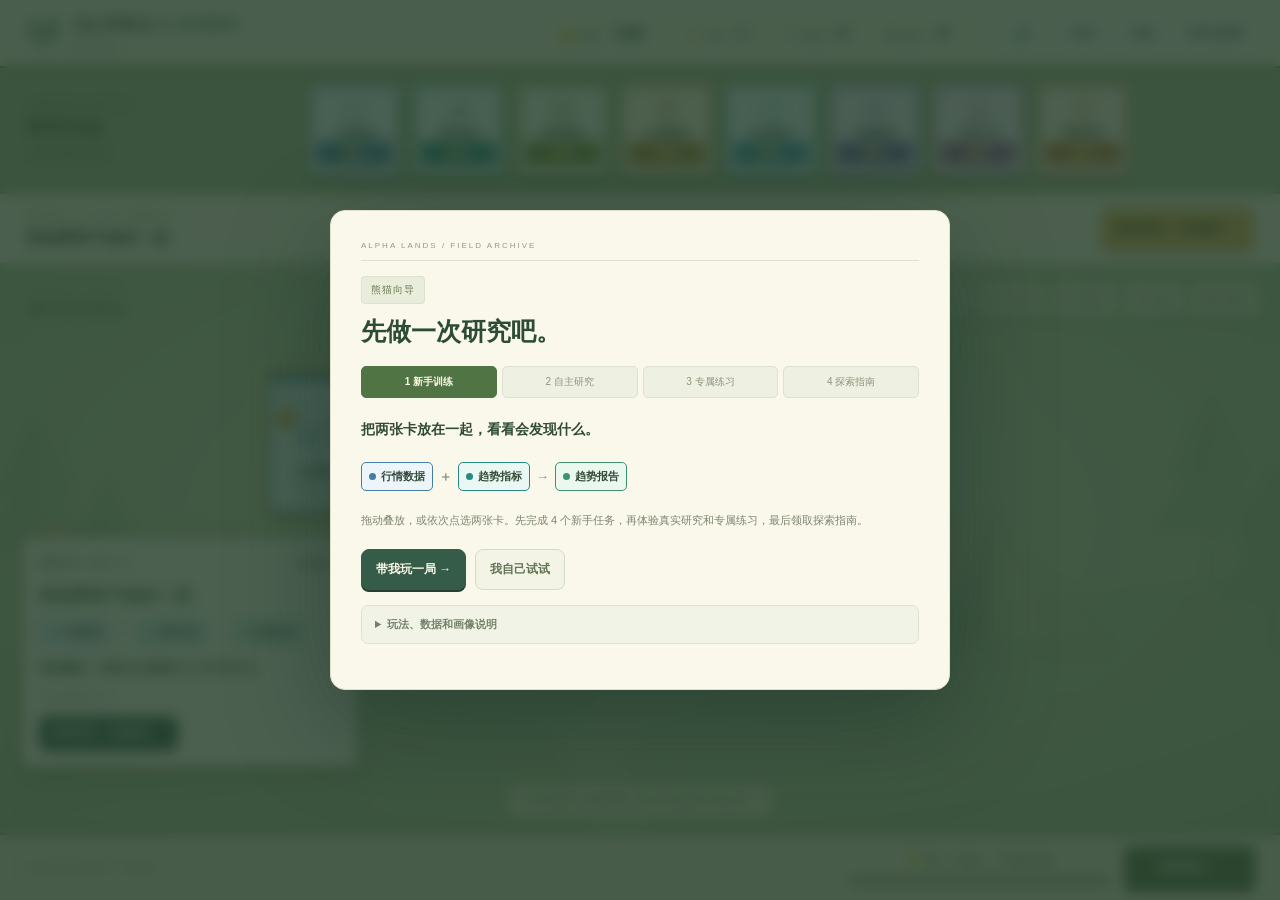
==== commit 0fd0624f: "Add synthesis feedback, collectible researcher cards and resource guidance" ====
--- a/alpha_lands/index.html
+++ b/alpha_lands/index.html
@@ -3,9 +3,9 @@
 
 
 :root{--bg:#101c19;--panel:#172a24;--panel2:#203a30;--green:#b9e98b;--cream:#f5f0d8;--muted:#9fb4a7;--gold:#f0bf73;--red:#ef987d;--line:#3a5648}*{box-sizing:border-box}html,body{margin:0;min-height:100%;font-family:Nunito,'Microsoft YaHei',sans-serif;color:var(--cream);background:var(--bg)}button{font:inherit;cursor:pointer}button:disabled{opacity:.4;cursor:not-allowed}.app{max-width:1550px;margin:auto;min-height:100vh;display:grid;grid-template-rows:auto 1fr auto}.top{display:flex;align-items:center;justify-content:space-between;gap:15px;padding:14px 20px;border-bottom:1px solid var(--line);background:#14231e;flex-wrap:wrap}.logo{font-size:24px;font-weight:900;letter-spacing:.4px}.logo b{color:var(--green)}.logo small{display:block;font-size:10px;letter-spacing:3px;color:var(--muted);font-weight:700}.stats{display:flex;gap:9px;flex-wrap:wrap}.pill{padding:8px 12px;border:1px solid #45644f;border-radius:14px;background:#223c30;font-size:13px}.pill strong{color:var(--green);margin-left:7px}.top-actions{display:flex;gap:8px}.btn{background:var(--green);color:#18281d;border:0;border-radius:12px;padding:10px 13px;font-weight:900}.btn.secondary{background:#294538;color:var(--cream);border:1px solid #57715d}.btn.warn{background:#734338;color:#fff}.main{display:grid;grid-template-columns:255px minmax(340px,1fr) 285px;min-height:690px}.sidebar{background:#162920;border-right:1px solid var(--line);padding:17px;overflow:auto}.right{border-right:0;border-left:1px solid var(--line)}h2{font-size:15px;margin:6px 0 12px;color:#e7ebcb}h3{font-size:13px;margin:15px 0 8px;color:var(--green)}p{line-height:1.5}.micro{color:var(--muted);font-size:12px;line-height:1.5}.quest{border:1px solid #486751;background:#213b30;border-radius:14px;padding:13px;margin-bottom:12px}.quest strong{color:var(--gold)}.progress{height:8px;border-radius:5px;background:#0e221a;margin:10px 0;overflow:hidden}.progress span{display:block;height:100%;background:var(--green);transition:.3s}.recipes{display:grid;gap:7px}.recipe{font-size:12px;padding:10px;border-radius:11px;background:#20392d;border:1px solid #385645;display:flex;flex-direction:column;gap:3px}.recipe small{color:var(--muted)}.recipe .ready{color:var(--green)}.board-wrap{position:relative;overflow:hidden;background-color:#263f32;background-image:radial-gradient(#3e5945 1.3px,transparent 1.3px),radial-gradient(circle at 50% 30%,#36553e 0,#243c30 70%);background-size:25px 25px,100% 100%;min-height:690px}.board-title{position:absolute;top:17px;left:20px;pointer-events:none;z-index:2}.board-title h1{font-size:25px;margin:0}.board-title span{font-size:12px;color:#d2d8bc}.round{position:absolute;right:18px;top:17px;background:#193326de;padding:8px 13px;border-radius:12px;border:1px solid #6d9569;z-index:3;font-size:13px}.board{position:absolute;inset:0;touch-action:none}.card{position:absolute;width:104px;height:139px;border-radius:13px;border:3px solid #e8d7a9;box-shadow:0 7px 0 #132820aa,0 12px 22px #0b201988;background:#f3e6c8;color:#2a392d;cursor:grab;display:flex;flex-direction:column;align-items:center;padding:7px 6px 6px;user-select:none;touch-action:none;transition:box-shadow .15s}.card:active{cursor:grabbing}.card .symbol{font-size:37px;margin-top:5px;filter:drop-shadow(0 2px #fff8)}.card .name{font-size:12px;font-weight:900;text-align:center;margin-top:8px}.card .tag{font-size:10px;color:#6a6b53}.card .cost{margin-top:auto;font-size:10px;background:#d3c79d;padding:2px 5px;border-radius:7px}.card.data{border-color:#8bb5db}.card.tool{border-color:#d8a4e6}.card.result{border-color:#f3c876;background:#fff0c9}.card.animal{border-color:#ace8a1;background:#e6f3cf}.card.selected{outline:4px solid var(--green);transform:translateY(-5px)}a.resource{display:block;color:var(--green);padding:12px;border:1px solid var(--line);border-radius:10px;margin:8px 0}button:focus-visible,.card:focus-visible{outline:3px solid var(--gold)}.card.dragging{z-index:1000!important;box-shadow:0 14px 30px #0c1917a8;transform:rotate(2deg) scale(1.04)}.card.target{outline:4px solid #baff79}.tipbar{position:absolute;bottom:12px;left:14px;right:14px;background:#10271fdc;border:1px solid #5b8265;border-radius:13px;padding:10px 14px;font-size:12px;z-index:2;pointer-events:none}.shopitem{border:1px solid #425c48;background:#223b30;border-radius:13px;padding:10px;margin-bottom:8px;display:flex;align-items:center;gap:8px}.shopitem .ico{font-size:25px}.shopitem .detail{flex:1;font-size:12px}.shopitem .detail strong{display:block}.shopitem button{background:var(--gold);border:0;border-radius:8px;padding:6px 8px;font-weight:900;color:#332819;font-size:11px}.feed{max-height:180px;overflow:auto;font-size:12px;line-height:1.4;color:#c1d1c1}.feed div{padding:7px 0;border-bottom:1px dashed #405848}.feed time{color:var(--green);margin-right:5px}.bottom{border-top:1px solid var(--line);display:flex;gap:12px;align-items:center;justify-content:space-between;padding:11px 18px;background:#162920;font-size:12px;color:#a9bcae}.overlay{position:fixed;inset:0;background:#07120edb;z-index:5000;display:flex;align-items:center;justify-content:center;padding:18px}.modal{background:#1d3229;border:1px solid #6c936e;box-shadow:0 25px 100px #0009;border-radius:22px;padding:25px;max-width:620px;width:100%;max-height:90vh;overflow:auto}.modal h1{margin:0 0 8px;color:var(--green);font-size:27px}.modal h2{color:var(--cream);font-size:19px}.modal p{color:#c4d5c8;font-size:14px}.modal .badge{display:inline-block;border-radius:9px;background:#334e38;color:#dfeba9;font-size:12px;padding:6px 9px}.modal .actions{display:flex;gap:9px;flex-wrap:wrap;margin-top:18px}.hidden{display:none!important}.choice{padding:13px;margin:8px 0;border:1px solid #65795b;border-radius:12px;background:#2a4435;cursor:pointer;text-align:left;width:100%;color:white}.choice:hover{border-color:#b4e98c;background:#365440}.profile-grid{display:grid;grid-template-columns:1fr 1fr;gap:8px}.profile-cell{border:1px solid #55755a;background:#294232;border-radius:11px;padding:9px;font-size:12px}.meter{height:7px;background:#1a2c23;border-radius:5px;overflow:hidden;margin-top:5px}.meter>span{height:100%;background:#a6d785;display:block}.highlight{color:var(--gold);font-weight:bold}.empty-note{color:#a4b7a7;font-size:12px;text-align:center;padding:10px}@media(max-width:1100px){.main{grid-template-columns:200px minmax(340px,1fr) 220px}.sidebar{padding:11px}.card{width:94px;height:126px}}@media(max-width:760px){.main{grid-template-columns:1fr;display:flex;flex-direction:column}.sidebar{border:0;border-bottom:1px solid var(--line)}.left{order:2}.board-wrap{order:1;min-height:520px}.right{order:3}.board{height:520px}.top{padding:12px}.logo{font-size:19px}.card{width:83px;height:111px;padding:4px}.card .symbol{font-size:29px;margin-top:3px}.card .name{font-size:10px;margin-top:5px}.card .tag,.card .cost{font-size:9px}.recipes{grid-template-columns:1fr 1fr}.bottom{flex-direction:column;align-items:flex-start}.board-title h1{font-size:19px}.round{top:54px;right:10px}.profile-grid{grid-template-columns:1fr 1fr}}
-</style><link rel="stylesheet" href="theme.css"><link rel="stylesheet" href="table-layout.css"><link rel="stylesheet" href="play-clarity.css"></head><body>
+</style><link rel="stylesheet" href="theme.css"><link rel="stylesheet" href="table-layout.css"><link rel="stylesheet" href="play-clarity.css"><link rel="stylesheet" href="rewards.css"></head><body>
 <div class="app">
-<header class="top"><div class="logo"><img src="assets/panda.svg" alt="" class="brand-mark"><span>ALPHA <b>LANDS</b><small>量化大陆</small></span></div><div class="stats"><span class="pill">🪙 资金 <strong id="money">100</strong></span><span class="pill">⚡ 行动 <strong id="energy">5</strong></span><span class="pill">✧ 经验 <strong id="xp">0</strong></span><span class="pill">❋ 进化 <strong id="evo">0</strong></span></div><div class="top-actions"><button class="btn secondary" id="guideBtn">规则</button><button class="btn secondary" id="profileBtn">研究员档案</button></div></header>
+<header class="top"><div class="logo"><img src="assets/panda.svg" alt="" class="brand-mark"><span>ALPHA <b>LANDS</b><small>量化大陆</small></span></div><div class="stats"><span class="pill">🪙 资金 <strong id="money">100</strong></span><span class="pill">⚡ 行动 <strong id="energy">5</strong></span><span class="pill">✧ 经验 <strong id="xp">0</strong></span><span class="pill">❋ 进化 <strong id="evo">0</strong></span></div><div class="top-actions"><button class="btn secondary sound-toggle" id="soundBtn" aria-label="切换音效" title="音效开关">🔊</button><button class="btn secondary" id="collectionBtn">卡册</button><button class="btn secondary" id="guideBtn">规则</button><button class="btn secondary" id="profileBtn">研究员档案</button></div></header>
 <div class="main" id="gameTable">
 <section class="pack-rack" aria-label="补给卡牌"><div class="rack-label"><span class="eyebrow">RESEARCH SUPPLIES</span><strong>研究补给</strong><small>点击价格购买卡牌</small></div><div id="shop"></div></section>
 <section class="mission-bar" id="missionBar" aria-live="polite"></section>
@@ -22,6 +22,8 @@
 <script src="research-profile.js"></script>
 <script src="learning-resources.js"></script>
 <script src="mission-guide.js"></script>
+<script src="game-feedback.js"></script>
+<script src="achievement-cards.js"></script>
 <script>
 (()=>{'use strict';
 const catalog={market:{name:'行情数据',icon:'📈',type:'data',desc:'价格与成交量'},trend:{name:'趋势指标',icon:'📊',type:'tool',desc:'寻找方向'},fund:{name:'财务数据',icon:'📚',type:'data',desc:'基本面'},value:{name:'估值模型',icon:'⚖️',type:'tool',desc:'价值判断'},vol:{name:'波动数据',icon:'🌊',type:'data',desc:'市场波动'},risk:{name:'风险模型',icon:'🛡️',type:'tool',desc:'控制风险'},backtest:{name:'回测工具',icon:'🧪',type:'tool',desc:'检验假设'},hyp:{name:'策略假设',icon:'💡',type:'tool',desc:'等待证据'},trendReport:{name:'趋势报告',icon:'🐆',type:'result',desc:'捕捉趋势'},valueReport:{name:'价值报告',icon:'🐘',type:'result',desc:'长期观察'},riskReport:{name:'风险报告',icon:'🦉',type:'result',desc:'防御与复盘'},factorReport:{name:'因子报告',icon:'🦊',type:'result',desc:'假设验证'},tested:{name:'验证策略',icon:'🏅',type:'result',desc:'完成研究闭环'},insight:{name:'洞察笔记',icon:'🔍',type:'result',desc:'新的观察'}};
@@ -35,15 +37,18 @@
 // Extend existing saves without losing the player's research.
 state.evidence ||= []; state.challenge ||= {attempts:0,passed:false}; state.nextTask ||= {status:'new'};
 state.learning ||= {};state.realResearch ||= {};state.pendingEvent ??= null;state.tutorial ||= {status:'active',recipesSeen:false};
+let collection={};if(!demoMode)try{const saved=JSON.parse(localStorage.getItem('alphaLandsCardsV1'))||{};for(const key of Object.keys(window.AlphaCards.catalog))if(saved[key]?.acquired)collection[key]={acquired:true,opened:Boolean(saved[key].opened)}}catch{}
+function saveCollection(){if(demoMode)return;try{localStorage.setItem('alphaLandsCardsV1',JSON.stringify(collection))}catch{}}
+function updateCollectionButton(){$('#collectionBtn').textContent='卡册 '+Object.keys(collection).length}
 const eligible=()=>state.done.length>=3 && state.behavior.validated>0 && state.behavior.events>0 && state.challenge.passed;
 function record(type,detail){state.evidence.push({type,detail,guided:state.tutorial.status==='active'&&['combine','purchase'].includes(type),round:state.round,money:state.money,energy:state.energy,available:shop.filter(([,cost])=>cost<=state.money).map(([key])=>key),inventory:state.cards.map(c=>c.key)});state.evidence=state.evidence.slice(-200)}
 const $=s=>document.querySelector(s), modal=$('#modal'), content=$('#modalContent'), board=$('#board');function save(){if(demoMode)return;try{localStorage.setItem('alphaLandsSaveV2',JSON.stringify(state))}catch{}}function escapeHTML(v){return String(v).replace(/[&<>"']/g,c=>({'&':'&amp;','<':'&lt;','>':'&gt;','"':'&quot;',"'":'&#39;'}[c]))}
 function log(m){state.log.unshift(m);state.log=state.log.slice(0,35)}function notify(m){$('#tip').textContent=m}
 function add(key,x,y){let rect=board.getBoundingClientRect();if(!rect.width)rect={width:window.innerWidth<=760?window.innerWidth:700,height:580};state.cards.push({id:state.nextId++,key,x:Math.max(6,Math.min(x,Math.max(6,rect.width-110))),y:Math.max(95,Math.min(y,Math.max(95,rect.height-155)))});}
-function draw(){save();$('#money').textContent=state.money;$('#energy').textContent=state.energy;$('#energyTrack').style.width=(state.energy/5*100)+'%';$('#xp').textContent=state.xp;$('#evo').textContent=state.evo;$('#campStation').textContent=state.behavior.validated?'RESEARCH LAB · 验证实验室已建立':state.done.length?'OBSERVATORY · 研究观测站已建立':'BASE CAMP · 初始营地';$('#roundLabel').textContent=`☀️ 第 ${state.round} 回合 · ${state.market}`;$('#questCount').textContent=`已完成 ${Math.min(state.done.length,3)} / 3 种研究成果`;$('#progressbar').style.width=window.AlphaGuide.goals(state).filter(g=>g.done).length/4*100+'%';$('#finishBtn').disabled=!eligible();$('#milestones').innerHTML=renderGoals();$('#questCount').textContent='已完成 '+window.AlphaGuide.goals(state).filter(g=>g.done).length+' / 4 个任务';$('#finishBtn').textContent=eligible()?journey().button:'完成四项后继续 →';$('#shop').innerHTML=shop.map(([key,cost])=>`<div class="shopitem" data-key="${key}"><span class="ico">${art(key)}</span><span class="detail"><strong>${catalog[key].name}</strong><span class="micro">${catalog[key].desc}</span></span><button data-buy="${key}" ${state.money<cost?'disabled':''}>🪙${cost}</button></div>`).join('');$('#recipes').innerHTML=recipes.map(r=>`<div class="recipe"><div class="recipe-equation">${cardToken(r.a)}<b>＋</b>${cardToken(r.b)}<b>→</b>${cardToken(r.out)}</div><small class="${state.cards.some(c=>c.key===r.a)&&state.cards.some(c=>c.key===r.b)?'ready':''}">${state.cards.some(c=>c.key===r.a)&&state.cards.some(c=>c.key===r.b)?'✓ 材料齐了，点选这两张卡':'缺材料？到顶部补给栏购买'}</small></div>`).join('');$('#feed').innerHTML=state.log.map((e,i)=>`<div><time>·</time>${escapeHTML(e)}</div>`).join('');renderCards();updateTutorial()}
+function draw(){save();updateCollectionButton();$('#money').textContent=state.money;$('#energy').textContent=state.energy;$('#energyTrack').style.width=(state.energy/5*100)+'%';$('#xp').textContent=state.xp;$('#evo').textContent=state.evo;$('#campStation').textContent=state.behavior.validated?'RESEARCH LAB · 验证实验室已建立':state.done.length?'OBSERVATORY · 研究观测站已建立':'BASE CAMP · 初始营地';$('#roundLabel').textContent=`☀️ 第 ${state.round} 回合 · ${state.market}`;$('#questCount').textContent=`已完成 ${Math.min(state.done.length,3)} / 3 种研究成果`;$('#progressbar').style.width=window.AlphaGuide.goals(state).filter(g=>g.done).length/4*100+'%';$('#finishBtn').disabled=!eligible();$('#milestones').innerHTML=renderGoals();$('#questCount').textContent='已完成 '+window.AlphaGuide.goals(state).filter(g=>g.done).length+' / 4 个任务';$('#finishBtn').textContent=eligible()?journey().button:'完成四项后继续 →';$('#shop').innerHTML=shop.map(([key,cost])=>`<div class="shopitem" data-key="${key}"><span class="ico">${art(key)}</span><span class="detail"><strong>${catalog[key].name}</strong><span class="micro">${catalog[key].desc}</span></span><button data-buy="${key}" ${state.money<cost?'disabled':''}>🪙${cost}</button></div>`).join('');$('#recipes').innerHTML=recipes.map(r=>`<div class="recipe"><div class="recipe-equation">${cardToken(r.a)}<b>＋</b>${cardToken(r.b)}<b>→</b>${cardToken(r.out)}</div><small class="${state.cards.some(c=>c.key===r.a)&&state.cards.some(c=>c.key===r.b)?'ready':''}">${state.cards.some(c=>c.key===r.a)&&state.cards.some(c=>c.key===r.b)?'✓ 材料齐了，点选这两张卡':'缺材料？到顶部补给栏购买'}</small></div>`).join('');$('#feed').innerHTML=state.log.map((e,i)=>`<div><time>·</time>${escapeHTML(e)}</div>`).join('');renderCards();updateTutorial()}
 let selected=null;let drag=null;function selectCard(c){if(selected===null){selected=c.id;notify('已选择「'+catalog[c.key].name+'」，再点一张卡牌合成。');renderCards();return}let a=state.cards.find(x=>x.id===selected);selected=null;if(a&&a.id!==c.id)combine(a,c);else draw()}function renderCards(){board.innerHTML='';state.cards.forEach((c,i)=>{const def=catalog[c.key];if(!def)return;const cw=window.innerWidth<=760?83:window.innerWidth<=1100?94:104;const ch=window.innerWidth<=760?111:window.innerWidth<=1100?126:139;if(board.clientWidth>0){c.x=Math.max(4,Math.min(c.x,board.clientWidth-cw-4));c.y=Math.max(100,Math.min(c.y,board.clientHeight-ch-65));}let el=document.createElement('div');el.className='card '+def.type+(selected===c.id?' selected':'');el.tabIndex=0;el.setAttribute('role','button');el.setAttribute('aria-label',def.name+'，'+def.desc);el.addEventListener('keydown',e=>{if(e.key==='Enter'||e.key===' '){e.preventDefault();selectCard(c)}});el.style.left=c.x+'px';el.style.top=c.y+'px';el.style.zIndex=i+1;el.dataset.id=c.id;el.dataset.key=c.key;el.innerHTML=`<div class="card-index">${def.type==='data'?'数据':def.type==='tool'?'工具':'成果'} <span>${String(c.id).padStart(2,'0')}</span></div><div class="symbol">${art(c.key)}</div><div class="name">${def.name}</div><div class="tag">${def.desc}</div><div class="cost">${def.type==='result'?'研究成果':def.type==='data'?'基础材料':'研究工具'}</div>`;el.addEventListener('pointerdown',e=>{if(e.button!==0)return; e.preventDefault();let r=board.getBoundingClientRect();drag={id:c.id,offsetX:e.clientX-r.left-c.x,offsetY:e.clientY-r.top-c.y,startX:e.clientX,startY:e.clientY};el.setPointerCapture(e.pointerId);el.classList.add('dragging')});el.addEventListener('pointermove',e=>{if(!drag||drag.id!==c.id)return;let r=board.getBoundingClientRect();c.x=Math.max(0,Math.min(r.width-el.offsetWidth,e.clientX-r.left-drag.offsetX));c.y=Math.max(100,Math.min(r.height-el.offsetHeight,e.clientY-r.top-drag.offsetY));el.style.left=c.x+'px';el.style.top=c.y+'px';let hit=targetFor(c);board.querySelectorAll('.card.target').forEach(n=>n.classList.remove('target'));if(hit)board.querySelector(`[data-id="${hit.id}"]`)?.classList.add('target')});el.addEventListener('pointerup',e=>{if(!drag||drag.id!==c.id)return;let moved=Math.hypot(e.clientX-drag.startX,e.clientY-drag.startY)>8;drag=null;el.classList.remove('dragging');if(!moved){selectCard(c);return}selected=null;let hit=targetFor(c);if(hit)combine(c,hit);else draw()});el.addEventListener('pointercancel',()=>{drag=null;draw()});board.appendChild(el)});highlightTutorial()}
 function targetFor(a){const valid=b=>recipes.some(r=>(r.a===a.key&&r.b===b.key)||(r.b===a.key&&r.a===b.key));return state.cards.filter(b=>b.id!==a.id&&Math.abs(b.x-a.x)<70&&Math.abs(b.y-a.y)<95).sort((b,c)=>Number(valid(c))-Number(valid(b))||Math.hypot(b.x-a.x,b.y-a.y)-Math.hypot(c.x-a.x,c.y-a.y))[0]}
-function combine(a,b){let r=recipes.find(r=>(r.a===a.key&&r.b===b.key)||(r.b===a.key&&r.a===b.key));if(!r){notify('🧩 这两张卡不能合成。点击「配方」查看组合。');draw();return}if(state.energy<1){notify('⚡ 行动力不足！点击结束回合，恢复行动力。');draw();return}record('combine',{inputs:[a.key,b.key],output:r.out});state.cards=state.cards.filter(c=>c.id!==a.id&&c.id!==b.id);add(r.out,(a.x+b.x)/2,(a.y+b.y)/2);state.energy--;state.xp+=15;state.money+=8;if(state.tutorial.status!=='active')state.scores[r.score]+=3;state.behavior.research++;if(r.out==='tested'){if(state.tutorial.status!=='active')state.scores.fox+=1;state.behavior.validated++;state.evo+=2}else{state.evo++}if(!state.done.includes(r.out)&&['trendReport','valueReport','factorReport','riskReport','tested'].includes(r.out))state.done.push(r.out);log(`合成 ${catalog[r.out].name} · +15经验 +8资金`);notify(`✨ 研究成功！获得「${catalog[r.out].name}」。研究记录已更新。`);draw();if(eligible()&&!state.finished){showModal(`<span class="badge">🎉 研究阶段完成</span><h1>新手训练已完成！</h1><p>四个基础任务已完成。接下来选一条真实行情路线，做一次自主判断。</p><div class="actions"><button class="btn" onclick="window.ALP.close()">继续研究</button><button class="btn" onclick="window.ALP.continueJourney()">开始自主研究 →</button></div>`);}}
+function combine(a,b){let r=recipes.find(r=>(r.a===a.key&&r.b===b.key)||(r.b===a.key&&r.a===b.key));if(!r){notify('🧩 这两张卡不能合成。点击「配方」查看组合。');draw();return}if(state.energy<1){notify('⚡ 行动力不足！点击结束回合，恢复行动力。');draw();return}record('combine',{inputs:[a.key,b.key],output:r.out});state.cards=state.cards.filter(c=>c.id!==a.id&&c.id!==b.id);add(r.out,(a.x+b.x)/2,(a.y+b.y)/2);state.energy--;state.xp+=15;state.money+=8;if(state.tutorial.status!=='active')state.scores[r.score]+=3;state.behavior.research++;if(r.out==='tested'){if(state.tutorial.status!=='active')state.scores.fox+=1;state.behavior.validated++;state.evo+=2}else{state.evo++}if(!state.done.includes(r.out)&&['trendReport','valueReport','factorReport','riskReport','tested'].includes(r.out))state.done.push(r.out);log(`合成 ${catalog[r.out].name} · +15经验 +8资金`);notify(`✨ 研究成功！获得「${catalog[r.out].name}」。研究记录已更新。`);draw();window.AlphaFeedback.celebrate(board.querySelector(`[data-id="${state.nextId-1}"]`),'combine');if(eligible()&&!state.finished){showModal(`<span class="badge">🎉 研究阶段完成</span><h1>新手训练已完成！</h1><p>四个基础任务已完成。接下来选一条真实行情路线，做一次自主判断。</p><div class="actions"><button class="btn" onclick="window.ALP.close()">继续研究</button><button class="btn" onclick="window.ALP.continueJourney()">开始自主研究 →</button></div>`);}}
 function buy(key){const item=shop.find(i=>i[0]===key);if(!item||state.money<item[1])return;record('purchase',{key,cost:item[1]});state.money-=item[1];state.behavior.exploration++;let w=board.clientWidth||window.innerWidth,h=board.clientHeight||580;let place={x:Math.max(12,Math.random()*(w-125)),y:Math.max(130,130+Math.random()*(h-310))};add(key,place.x,place.y);log(`采购 ${catalog[key].name} · -${item[1]}资金`);notify('📦 新卡已出现在研究营地，可拖拽合成。');draw();if(state.tutorial.status==='active'&&guidePlan().type==='combine')tutorialAction()}
 const events=[{name:'突然放量',intro:'一段行情出现连续放量上涨。你更愿意怎样开始研究？',choices:[['优先查看趋势信号，快速建立观察清单','cheetah'],['检查多个指标并提出验证假设','fox'],['查看长期财务背景和估值变化','elephant'],['先衡量异常波动与潜在风险','owl']]},{name:'市场急跌',intro:'一轮模拟市场突然出现大幅回撤，研究资源有限。',choices:[['寻找价格企稳后的新趋势','cheetah'],['重新检查原研究假设是否成立','fox'],['比较长期估值是否出现明显偏离','elephant'],['暂停扩张，优先进行压力测试','owl']]},{name:'策略失效',intro:'你之前的研究策略在一个新时期表现变差了。',choices:[['换一组信号观察是否出现新趋势','cheetah'],['做样本外验证，排查过拟合','fox'],['延长研究窗口，观察长期规律','elephant'],['分析回撤并加入风险约束','owl']]},{name:'数据宝箱',intro:'发现一份新的市场数据，研究时间只够完成一个任务。',choices:[['制作趋势观察报告','cheetah'],['构建并验证新因子假设','fox'],['开展财务与估值比较','elephant'],['制作波动率与回撤分析','owl']]}];
 function next(){if(state.pendingEvent!==null){showEvent();return}state.round++;state.energy=5;state.money+=18;state.pendingEvent=(state.round-2)%events.length;state.market=events[state.pendingEvent].name;log(`进入第 ${state.round} 回合：${state.market}，补给 +18 资金`);draw();showEvent()}
@@ -55,11 +60,18 @@
 function journey(){const rec=recommendation(),trained=eligible(),researched=Object.keys(state.realResearch).length>0,learned=Boolean(state.learning[rec.exercise]?.passed);const stage=state.endingSnapshot?'done':!trained?'training':!researched?'research':!learned?'learning':'done';const stages={training:{number:1,name:'新手训练',title:'先完成 4 个基础任务',button:'继续新手任务 →'},research:{number:2,name:'自主研究',title:'训练完成，接下来做一次真实研究',button:'开始自主研究 →'},learning:{number:3,name:'专属练习',title:'研究完成，最后做一个匹配练习',button:'完成最后一个练习 →'},done:{number:4,name:'探索指南',title:'本轮完成，你的探索指南已就绪',button:'查看本轮结果 →'}};return {stage,trained,researched,learned,...stages[stage]}}
 function journeyTrack(){const j=journey();return `<div class="journey-track" aria-label="体验阶段">${['新手训练','自主研究','专属练习','探索指南'].map((name,i)=>`<span class="${i+1<j.number?'is-past':i+1===j.number?'is-active':''}">${i+1<j.number?'✓':i+1} ${name}</span>`).join('')}</div>`}
 function continueJourney(){const j=journey();if(j.stage==='training'){const first=window.AlphaGuide.goals(state).find(g=>!g.done);guideGoal(first.id);return}state.finished=true;save();if(j.stage==='research'){showModal(`<span class="badge">✓ 新手训练完成</span><h1>接下来，自己做一次研究。</h1>${journeyTrack()}<p class="action-lead">不用继续刷合成。选一条真实行情路线，做一次自己的判断。</p><div class="journey-steps"><span>选方向</span><b>→</b><span>看历史</span><b>→</b><span>做判断</span><b>→</b><span>看结果</span></div><p class="support-copy">完成后再做一个匹配练习，就能领取本轮探索指南。研究路线没有标准偏好，不用猜哪种物种更好。</p><div class="actions"><button class="btn" onclick="window.ALP.realMenu()">选一个研究方向 →</button><button class="btn secondary" onclick="window.ALP.close()">稍后继续</button></div>`);return}if(j.stage==='learning'){learningTask();return}ending()}
-function ending(){if(journey().stage!=='done'){continueJourney();return}if(!state.endingSnapshot){const a=assessment(),rec=recommendation();state.endingSnapshot={assessment:JSON.parse(JSON.stringify(a)),recommendation:{...rec},realCount:Object.keys(state.realResearch).length,learning:rec.exercise};state.finished=true;save()}renderJourneyBar();const snap=state.endingSnapshot,a=snap.assessment,rec=snap.recommendation,p=profiles[a.kind||'fox'],res=window.AlphaResources[rec.resource];const label=a.status==='supported'?p.icon+' '+p.name+' · '+p.title:a.status==='mixed'?'🌿 多路线探索者':'🌱 初步探索者';showModal(`<span class="badge">✓ 本轮体验完成 · 已保存到本机</span><h1>这一趟，你有了自己的探索指南。</h1>${journeyTrack()}<div class="ending-card"><span class="ending-overline">你的研究倾向</span><h2>${label}</h2><p>${a.status==='supported'?p.desc:a.status==='mixed'?'你尝试了不同研究方式，暂时不必归为一种物种。':'你已经完成体验，但自主线索还少；保留判断也是一个有效结果。'}</p><p class="support-copy">${a.count} 项自主线索 · ${a.sources.length} 类场景。不是能力评级或投资建议。</p></div><div class="ending-achievements"><span>✓ 4 项基础任务</span><span>✓ ${snap.realCount} 条真实研究</span><span>✓ 专属学习练习</span></div><h2>属于你的下一步</h2><p>${a.status==='supported'?p.task:'带着固定规则，尝试另一段尚未查看的数据，继续了解自己的研究习惯。'}</p><a class="resource" href="${res.url}" target="_blank" rel="noopener noreferrer">${res.name} ↗</a><p class="support-copy">这轮已经结束。下面的自由探索和补充判断都是可选项，不用为了结束反复做题。继续探索会更新当前档案，本轮指南保留原快照。</p><div class="actions"><button class="btn" onclick="window.ALP.copyEnding()">复制我的探索指南</button><button class="btn secondary" onclick="window.ALP.freeExplore()">自由探索（可选）</button><button class="btn secondary" onclick="window.ALP.reset()">再开一局</button></div><details><summary>为什么是这个结果？</summary><p>${a.facts.slice(-5).map(f=>`第 ${f.round} 回合 · ${profiles[f.kind].title}`).join('<br>')||'自主线索有限，未强行指定物种。'}</p><p class="micro">${a.uncertainties.join('<br>')}</p></details>`)}
+function ending(){if(journey().stage!=='done'){continueJourney();return}if(!state.endingSnapshot){const a=assessment(),rec=recommendation();state.endingSnapshot={assessment:JSON.parse(JSON.stringify(a)),recommendation:{...rec},realCount:Object.keys(state.realResearch).length,learning:rec.exercise};state.finished=true;save()}renderJourneyBar();const snap=state.endingSnapshot,a=snap.assessment,rec=snap.recommendation,p=profiles[a.kind||'fox'],res=window.AlphaResources[rec.resource];const award=grantCard(snap);const label=a.status==='supported'?p.icon+' '+p.name+' · '+p.title:a.status==='mixed'?'🌿 多路线探索者':'🌱 初步探索者';showModal(`<span class="badge">✓ 本轮体验完成 · 已保存到本机</span><h1>这一趟，你有了自己的探索指南。</h1>${journeyTrack()}${rewardTeaser(award.key)}<details class="ending-analysis"><summary>查看本轮研究倾向</summary><div class="ending-card"><span class="ending-overline">你的研究倾向</span><h2>${label}</h2><p>${a.status==='supported'?p.desc:a.status==='mixed'?'你尝试了不同研究方式，暂时不必归为一种物种。':'你已经完成体验，但自主线索还少；保留判断也是一个有效结果。'}</p><p class="support-copy">${a.count} 项自主线索 · ${a.sources.length} 类场景。不是能力评级或投资建议。</p></div></details><div class="ending-achievements"><span>✓ 4 项基础任务</span><span>✓ ${snap.realCount} 条真实研究</span><span>✓ 专属学习练习</span></div><h2>属于你的下一步</h2><p>${a.status==='supported'?p.task:'带着固定规则，尝试另一段尚未查看的数据，继续了解自己的研究习惯。'}</p><a class="resource" href="${res.url}" target="_blank" rel="noopener noreferrer">${res.name} ↗</a><p class="support-copy">这轮已经结束。下面的自由探索和补充判断都是可选项，不用为了结束反复做题。继续探索会更新当前档案，本轮指南保留原快照。</p><div class="actions"><button class="btn" onclick="window.ALP.copyEnding()">复制我的探索指南</button><button class="btn secondary" onclick="window.ALP.freeExplore()">自由探索（可选）</button><button class="btn secondary" onclick="window.ALP.reset()">再开一局</button></div><details><summary>为什么是这个结果？</summary><p>${a.facts.slice(-5).map(f=>`第 ${f.round} 回合 · ${profiles[f.kind].title}`).join('<br>')||'自主线索有限，未强行指定物种。'}</p><p class="micro">${a.uncertainties.join('<br>')}</p></details>`);if(award.newlyGranted)window.AlphaFeedback.celebrate(document.querySelector('.reward-teaser'),'award')}
+function refreshSoundButton(){const on=window.AlphaFeedback.enabled();$('#soundBtn').textContent=on?'🔊':'🔇';$('#soundBtn').setAttribute('aria-pressed',String(on));$('#soundBtn').setAttribute('aria-label',on?'音效已开启，点击关闭':'音效已关闭，点击开启')}
+function toggleSound(){window.AlphaFeedback.toggle();refreshSoundButton()}
+function grantCard(snap){const key=window.AlphaCards.keyFor(snap.assessment);const newlyGranted=!collection[key];if(newlyGranted){collection[key]={acquired:true,opened:false};saveCollection();updateCollectionButton()}return {key,newlyGranted}}
+function rewardTeaser(key){const entry=collection[key],info=window.AlphaCards.catalog[key];return `<section class="reward-teaser"><span class="badge">${entry.opened?'✓ 已收藏的人物卡':'✦ 成就已达成 · 有一张卡等你打开'}</span><button class="sealed-card ${entry.opened?'already-opened':''}" onclick="window.ALP.openReward('${key}')" aria-label="${entry.opened?'查看':'翻开'}${info.name}"><span class="pack-corner">ALPHA / ${info.number}</span><img src="assets/panda.svg" alt=""><span class="pack-emblem">${entry.opened?info.name:'研究员 · 成就卡'}</span><span class="pack-hint">${entry.opened?'点击查看人物卡':'点击翻开 ✦'}</span></button><p class="support-copy">完成一轮即可领取。卡片是本次探索的纪念，不是能力证书。</p></section>`}
+function collectibleFront(key){const c=window.AlphaCards.catalog[key];return `<div class="collectible-front"><div class="collectible-top"><span>ALPHA LANDS</span><span>NO. ${c.number}</span></div><div class="collectible-portrait">${window.AlphaCards.art(key)}</div><div class="collectible-name">${c.name}</div><div class="collectible-title">${c.title}</div><p class="collectible-motto">${c.motto}</p><div class="collectible-seal">FIELD RESEARCHER · 探索纪念</div></div>`}
+function openReward(key){if(!window.AlphaCards.catalog[key]||!collection[key]){showCollection();return}const info=window.AlphaCards.catalog[key],first=!collection[key].opened;collection[key].opened=true;saveCollection();showModal(`<span class="badge">${first?'✦ 新人物卡已打开':'你的研究员收藏'}</span><h1>${info.name}</h1><div class="reveal-stage" style="--reward-accent:${info.color}"><div class="collectible-flipper" id="rewardFlip"><div class="collectible-back" aria-hidden="true"><img src="assets/panda.svg" alt=""><strong>ALPHA LANDS</strong><span>研究员成就卡</span></div>${collectibleFront(key)}</div></div><p class="card-unlock-rule">${info.rule}</p><p class="support-copy">卡片已保存在当前浏览器，重新开始一局不会丢失。清理浏览器数据或换设备不会自动同步。</p><div class="actions"><button class="btn" onclick="window.ALP.showCollection()">放入卡册，查看收藏</button>${journey().stage==='done'?'<button class="btn secondary" onclick="window.ALP.ending()">返回本轮结果</button>':'<button class="btn secondary" onclick="window.ALP.close()">返回营地</button>'}</div>`);window.AlphaFeedback.reveal($('#rewardFlip'))}
+function showCollection(){const keys=Object.keys(window.AlphaCards.catalog);showModal(`<span class="badge">研究员卡册 · ${Object.keys(collection).length} / ${keys.length}</span><h1>每一轮，留下一张纪念。</h1><p class="support-copy">完成不同的研究路线，可能收获不同人物。未定型与多路线结果也有专属卡，不必为了奖励强行选物种。</p><div class="collection-grid">${keys.map(key=>{const c=window.AlphaCards.catalog[key],owned=collection[key];return `<button class="collection-slot ${owned?'is-owned':'is-locked'}" ${owned?`onclick="window.ALP.openReward('${key}')"`: 'disabled'} style="--reward-accent:${c.color}"><span class="collection-number">NO. ${c.number}</span>${owned?`<span class="collection-mini">${window.AlphaCards.art(key)}</span>`:'<span class="collection-lock">◇</span>'}<strong>${owned?c.name:'尚未解锁'}</strong><small>${owned?(owned.opened?'查看卡片':'待翻开 ✦'):c.rule}</small></button>`}).join('')}</div><p class="support-copy">卡册独立于当前一局保存；没有重复领取积分，也不会改变画像判断。</p><div class="actions"><button class="btn secondary" onclick="window.ALP.close()">返回营地</button>${journey().stage==='done'?'<button class="btn secondary" onclick="window.ALP.ending()">查看本轮结果</button>':''}</div>`)}
 function copyEnding(){const snap=state.endingSnapshot;if(!snap){ending();return}const a=snap.assessment,p=profiles[a.kind||'fox'],res=window.AlphaResources[snap.recommendation.resource];const text=`Alpha Lands · 本轮探索指南\n${a.status==='supported'?p.name+' · '+p.title:a.status==='mixed'?'多路线探索者':'初步探索者 · 暂不定型'}\n已完成：4 项基础任务、${snap.realCount} 条真实研究、专属学习练习\n下一步：${a.status==='supported'?p.task:'固定规则后，尝试另一段未见数据。'}\n资源：${res.url}\n仅为本局研究习惯摘要，不代表交易能力。`;if(navigator.clipboard?.writeText)navigator.clipboard.writeText(text).then(()=>notify('探索指南已复制，不含逐条行为记录。')).catch(()=>window.prompt('复制探索指南',text));else window.prompt('复制探索指南',text)}
 function freeExplore(){state.freeExploring=true;close();draw();notify('本轮已完成，现在是自由探索；随时可查看本轮结果。')}
 function renderJourneyBar(){const j=journey();$('#missionBar').innerHTML=`<div><small>阶段 ${j.number} / 4 · ${state.freeExploring&&j.stage==='done'?'自由探索（可选）':j.name}</small><strong>${j.title}</strong></div><button class="btn" onclick="window.ALP.continueJourney()">${j.button}</button>`}
-function profile(final=false){if(final&&!eligible()){setPanel('tasks');notify('先完成这 4 个任务；每一项都可以点「带我完成」。');return}if(final){state.finished=true;save()}const a=assessment(),p=profiles[a.kind||'fox'],rec=recommendation(),res=window.AlphaResources[rec.resource];const label=a.status==='insufficient'?'🌱 还需要一点线索':a.status==='mixed'?'🌿 你在探索多种路线':p.icon+' '+p.name+' · '+p.title;const evidenceText=a.facts.slice(-5).map(e=>`第 ${e.round} 回合 · ${{combine:'自主合成',event:'市场选择',real_research:'真实研究',followup:'补充判断'}[e.type]} → ${profiles[e.kind].title}`).join('<br>');showModal(`<span class="badge">${state.finished?'研究阶段完成':'研究员档案'} · 结果可以改变</span><h1>${label}</h1><p class="support-copy">自主线索 ${Math.min(a.count,3)} / 3 · 不同场景 ${Math.min(a.sources.length,2)} / 2</p><p class="action-lead">${a.status==='supported'?p.desc:a.status==='insufficient'?'证据不足，先不急着给自己贴标签。':'线索支持多条路线，暂不归为一种物种。'}</p>${eligible()?`<section class="profile-next"><h2>${journey().title}</h2><p>${journey().stage==='research'?'新手任务已经完成，下一步去真实行情中做一次自主判断。':journey().stage==='learning'?'已有真实研究记录，再完成匹配练习，就能领取本轮指南。':'这一轮已经结束；可以保存指南，或自愿继续探索。'}</p><button class="btn" onclick="window.ALP.continueJourney()">${journey().button}</button></section>`:`<section class="profile-next"><h2>${rec.next==='research'?'练习已完成，下一步自主研究':'下一步，做一个小练习'}</h2><p>${rec.next==='research'?'接下来留下自主选择的线索，帮助画像逐步形成。':rec.reason}</p><button class="btn" onclick="window.ALP.${rec.next==='research'?'nextEvidence()':'learningTask()'}">${rec.next==='research'?'开始下一次自主选择 →':rec.exercise==='cost'?'看看成本怎样改变结果 →':'找出真正的未见数据 →'}</button><p class="support-copy">${rec.next==='research'?'✓ 已通过本项学习练习；学习进度和画像线索分别记录。':'对应资源：'+res.name}</p></section>`}<div class="profile-bottom"><button class="btn secondary" onclick="window.ALP.task()">试试真实行情</button><button class="btn secondary" onclick="window.ALP.followup()">补充两项判断</button></div><details><summary>为什么得到这个结果？（${a.count} 项证据）</summary><p>${evidenceText||'还没有足够的自主研究证据。'}</p><div class="profile-grid">${Object.entries(profiles).map(([kind,v])=>`<div class="profile-cell">${v.icon} ${v.title}<div class="meter"><span style="width:${a.total?Math.round(a.weights[kind]/a.total*100):0}%"></span></div><small>${a.weights[kind]} 研究倾向权重</small></div>`).join('')}</div><p class="micro">${a.uncertainties.join('<br>')}</p><p class="micro">教程合成与重复配方、重复事件不累加证据。这些是规则权重，不是统计置信度。</p></details><details><summary>知识、资源和数据说明</summary><p class="micro">知识题${state.challenge.passed?'已通过':'未通过'}，尝试 ${state.challenge.attempts} 次；真实研究 ${Object.keys(state.realResearch).length} 项。行情涨跌不作能力分。</p><a class="resource" href="${res.url}" target="_blank" rel="noopener noreferrer">${res.name}</a><p class="micro">${res.scope}</p><a class="resource" href="https://www.pandaaiquant.com/docs/api?api=data_overview" target="_blank" rel="noopener noreferrer">Panda Data 接口文档</a><p class="micro">行为保存在本机，最多保留最近 200 条；复制档案只含摘要。画像不代表交易能力。</p></details><div class="actions"><button class="btn secondary" onclick="window.ALP.close()">返回营地</button><button class="btn secondary" onclick="window.ALP.copy()">复制档案摘要</button></div>`)}
+function profile(final=false){if(final&&!eligible()){setPanel('tasks');notify('先完成这 4 个任务；每一项都可以点「带我完成」。');return}if(final){state.finished=true;save()}const a=assessment(),p=profiles[a.kind||'fox'],rec=recommendation(),res=window.AlphaResources[rec.resource];const label=a.status==='insufficient'?'🌱 还需要一点线索':a.status==='mixed'?'🌿 你在探索多种路线':p.icon+' '+p.name+' · '+p.title;const evidenceText=a.facts.slice(-5).map(e=>`第 ${e.round} 回合 · ${{combine:'自主合成',event:'市场选择',real_research:'真实研究',followup:'补充判断'}[e.type]} → ${profiles[e.kind].title}`).join('<br>');showModal(`<span class="badge">${state.finished?'研究阶段完成':'研究员档案'} · 结果可以改变</span><h1>${label}</h1><p class="support-copy">自主线索 ${Math.min(a.count,3)} / 3 · 不同场景 ${Math.min(a.sources.length,2)} / 2</p><p class="action-lead">${a.status==='supported'?p.desc:a.status==='insufficient'?'证据不足，先不急着给自己贴标签。':'线索支持多条路线，暂不归为一种物种。'}</p>${eligible()?`<section class="profile-next"><h2>${journey().title}</h2><p>${journey().stage==='research'?'新手任务已经完成，下一步去真实行情中做一次自主判断。':journey().stage==='learning'?'已有真实研究记录，再完成匹配练习，就能领取本轮指南。':'这一轮已经结束；可以保存指南，或自愿继续探索。'}</p><button class="btn" onclick="window.ALP.continueJourney()">${journey().button}</button></section>`:`<section class="profile-next"><h2>${rec.next==='research'?'练习已完成，下一步自主研究':'下一步，做一个小练习'}</h2><p>${rec.next==='research'?'接下来留下自主选择的线索，帮助画像逐步形成。':rec.reason}</p><button class="btn" onclick="window.ALP.${rec.next==='research'?'nextEvidence()':'learningTask()'}">${rec.next==='research'?'开始下一次自主选择 →':rec.exercise==='cost'?'看看成本怎样改变结果 →':'找出真正的未见数据 →'}</button><p class="support-copy">${rec.next==='research'?'✓ 已通过本项学习练习；学习进度和画像线索分别记录。':'对应资源：'+res.name}</p></section>`}<div class="profile-bottom"><button class="btn secondary" onclick="window.ALP.task()">试试真实行情</button><button class="btn secondary" onclick="window.ALP.followup()">补充两项判断</button></div><details><summary>为什么得到这个结果？（${a.count} 项证据）</summary><p>${evidenceText||'还没有足够的自主研究证据。'}</p><div class="profile-grid">${Object.entries(profiles).map(([kind,v])=>`<div class="profile-cell">${v.icon} ${v.title}<div class="meter"><span style="width:${a.total?Math.round(a.weights[kind]/a.total*100):0}%"></span></div><small>${a.weights[kind]} 研究倾向权重</small></div>`).join('')}</div><p class="micro">${a.uncertainties.join('<br>')}</p><p class="micro">教程合成与重复配方、重复事件不累加证据。这些是规则权重，不是统计置信度。</p></details><details><summary>知识、资源和数据说明</summary><p class="micro">知识题${state.challenge.passed?'已通过':'未通过'}，尝试 ${state.challenge.attempts} 次；真实研究 ${Object.keys(state.realResearch).length} 项。行情涨跌不作能力分。</p><div class="resource-purpose"><strong>QuantSkills：继续学习研究方法</strong><p>想进一步检查${rec.exercise==='cost'?'成本、成交和报告假设':'样本隔离、过拟合和验证方法'}时，打开这个资源。它是方法参考，不会自动运行你的策略。</p><a class="resource" href="${res.url}" target="_blank" rel="noopener noreferrer">打开 ${res.name} ↗</a><p class="micro">${res.scope}</p></div><div class="resource-purpose"><strong>Panda Data：查数据如何取得</strong><p>查看字段、日期格式、接口参数与调用示例。游戏已载入历史样本，正常游玩不用在这里登录；自己取数需另有数据权限。</p><a class="resource" href="https://www.pandaaiquant.com/docs/api?api=data_overview" target="_blank" rel="noopener noreferrer">打开数据接口说明 ↗</a></div><p class="micro">行为保存在本机，最多保留最近 200 条；复制档案只含摘要。画像不代表交易能力。</p></details><div class="actions"><button class="btn secondary" onclick="window.ALP.close()">返回营地</button><button class="btn secondary" onclick="window.ALP.copy()">复制档案摘要</button></div>`)}
 function followup(){showModal(`<span class="badge">补充互动 · 不替代自主研究</span><h1>同样是继续观察，你在等什么？</h1><p>请选择最接近你此刻想法的理由。本题权重较低，不会单独决定物种。</p>${Object.entries({cheetah:'等价格方向更明确',fox:'等更多数据检验我的假设',elephant:'等财务或估值证据',owl:'等风险降到可接受的范围'}).map(([kind,text])=>`<button class="choice" onclick="window.ALP.answerFollowup('attention','${kind}')">${text}</button>`).join('')}<button class="btn secondary" onclick="window.ALP.answerFollowup('attention','unknown')">我还看不懂，需要示范</button>`)}
 function answerFollowup(question,value){if(question==='attention'){const existing=state.evidence.find(e=>e.type==='followup'&&e.detail.question===question);if(existing)existing.detail.kind=value;else record('followup',{question,kind:value});save();showModal(`<h1>下一步想怎样开始？</h1><p>这个选择决定帮助方式，不用来判断交易能力。</p><button class="choice" onclick="window.ALP.answerFollowup('help','guided')">先跟着例子做，再独立尝试</button><button class="choice" onclick="window.ALP.answerFollowup('help','independent')">先看数据与规则，自己研究</button>`)}else{state.helpMode=value;save();profile()}}
 function learningTask(retry=false){const rec=recommendation(),res=window.AlphaResources[rec.resource];if(rec.next==='research'&&!retry){showModal(`<span class="badge">✓ 已完成学习</span><h1>这项练习已经通过了</h1><p class="action-lead">去做一次自主研究，让画像多一点依据。</p><p class="support-copy">练习不会替你增加研究偏好分。</p><div class="actions"><button class="btn" onclick="window.ALP.nextEvidence()">继续自主选择 →</button><button class="btn secondary" onclick="window.ALP.learningTask(true)">我想重做这题</button></div>`);return}state.activeLearning={exercise:rec.exercise,resource:rec.resource,phase:rec.exercise==='cost'?'rate':'answer'};save();if(rec.exercise==='cost'){showModal(`<span class="badge">QuantSkills 对应练习 · 成本与假设</span><h1>漂亮的收益，扣费后还剩多少？</h1><p class="action-lead">4 笔成交，每笔 5,000 元。毛利润 120 元。</p><p class="support-copy">点一个成本率，看看净利润。教学数字，不是真实回测或税费。</p><div class="research-facts"><span>成交金额合计<strong>20,000 元</strong></span><span>毛利润<strong>120 元</strong></span><span>计费方式<strong>逐笔金额 × 费率</strong></span></div>${[0,0.001,0.003].map(rate=>`<button class="choice" onclick="window.ALP.costPreview(${rate})">成本率 ${rate*100}% → 查看结果</button>`).join('')}<a class="resource" href="${res.url}" target="_blank" rel="noopener noreferrer">${res.name}</a>`)}else{showModal(`<span class="badge">QuantSkills 对应练习 · 样本隔离</span><h1>把验证留给没有看过的数据</h1><p class="action-lead">下一次验证，该用哪段数据？</p><div class="sample-timeline answer-timeline"><button data-learning-answer="A" onclick="window.ALP.answerLearning('A')"><b>A</b>用于形成规则<small>选择这段 →</small></button><button data-learning-answer="B" onclick="window.ALP.answerLearning('B')"><b>B</b>已看过、调过参<small>选择这段 →</small></button><button class="unseen" data-learning-answer="C" onclick="window.ALP.answerLearning('C')"><b>C</b>还没看过<small>选择这段 →</small></button></div><p class="support-copy">直接点上方 A、B 或 C，提交你的选择。</p><p class="micro">本题为原创教学情景，不冒充新的真实样本外结果。帮助方式：${state.helpMode==='independent'?'独立尝试，完成后再看解释':'提示：是否看过数据，会改变验证的含义。'}</p><a class="resource" href="${res.url}" target="_blank" rel="noopener noreferrer">${res.name}</a>`)} }
@@ -69,7 +81,7 @@
 if(typeof answer==='boolean')answer=answer?good:bad;if(!(cost?[good,bad]:['A','B','C']).includes(answer))return;const correct=answer===good,old=state.learning[active.exercise]||{attempts:0,passed:false};state.learning[active.exercise]={attempts:old.attempts+1,passed:old.passed||correct,lastCorrect:correct,lastAnswer:answer,resource:active.resource};active.phase='result';record('learning',{exercise:active.exercise,resource:active.resource,answer,correct,assisted:true});save();if(eligible())renderJourneyBar();const chosen=cost?(correct?'同时披露毛净利润与成本假设':'只报告毛利润，省略成本'):answer==='C'?'使用 C 段未见数据':answer==='A'?'使用 A 段形成规则的数据':'使用 B 段已看过的数据';const explanation=cost?(correct?'正确。费用会改变净利润，结论需要说明成本口径。':'毛利润尚未扣费，省略成本会让人误解研究结果。'):(correct?'正确。C 段还没看过，先固定规则再用它检验。':answer==='A'?'A 段已经用于形成规则，不能再作为独立的未见验证。':'B 段已经被看过、调过参，不能再当作独立验证。');showModal(`<span class="badge">${correct?'✓ 回答正确 · 已完成':'× 这次回答不对'}</span><h1>${correct?'选对了，这项练习完成了！':'你选的这项，问题在这里'}</h1><p class="selected-answer">你的选择：<strong>${chosen}</strong></p><p class="action-lead">${explanation}</p><p class="support-copy">${!correct&&old.passed?'此前通过的记录已保留，本次答错不会清除它。':correct?'学习进度已更新。画像还需要你的自主研究选择，不会因答对一道练习直接定型。':'本次还未通过，可以重新选择。'}</p><div class="actions">${correct?'<button class="btn" onclick="window.ALP.continueJourney()">'+(journey().stage==='done'?'领取本轮探索指南 →':journey().stage==='research'?'开始真实研究 →':'继续下一阶段 →')+'</button><button class="btn secondary" onclick="window.ALP.profile()">查看已更新的进度</button>':'<button class="btn" onclick="window.ALP.learningTask(true)">再选一次 →</button><button class="btn secondary" onclick="window.ALP.profile()">返回档案</button>'}</div>`)}
 function showModal(html){content.innerHTML='<div class="modal-heading">ALPHA LANDS / FIELD ARCHIVE</div>'+html;modal.classList.remove('hidden')}function close(){modal.classList.add('hidden')}
 function guide(){showModal(`<span class="badge">熊猫向导</span><h1>先做一次研究吧。</h1>${journeyTrack()}<p class="action-lead">把两张卡放在一起，看看会发现什么。</p><div class="welcome-formula">${cardToken('market')}<b>＋</b>${cardToken('trend')}<b>→</b>${cardToken('trendReport')}</div><p class="support-copy">拖动叠放，或依次点选两张卡。先完成 4 个新手任务，再体验真实研究和专属练习，最后领取探索指南。</p><div class="actions"><button class="btn" onclick="window.ALP.startTutorial()">带我玩一局 →</button><button class="btn secondary" onclick="window.ALP.skipTutorial()">我自己试试</button></div><details class="explain-more"><summary>玩法、数据和画像说明</summary><p>合成消耗行动力；顶部购买材料；结束回合恢复资源。教程指定合成不用于判断研究倾向。真实行情挑战使用 Panda Data，其余市场事件为模拟。卡牌验证不等于真实策略回测，画像不代表交易能力。</p><button class="btn secondary" onclick="window.ALP.reset()">重新开始游戏</button></details>`)}
-function reset(){showModal(`<h1>重新开始游戏？</h1><p>这会清除本地存档和当前研究成果。</p><div class="actions"><button class="btn warn" onclick="window.ALP.confirmReset()">确认重置</button><button class="btn secondary" onclick="window.ALP.close()">取消</button></div>`)}
+function reset(){showModal(`<h1>重新开始游戏？</h1><p>这会重置当前一局的研究进度；已经领取的人物卡和音效设置会保留。</p><div class="actions"><button class="btn warn" onclick="window.ALP.confirmReset()">确认重置</button><button class="btn secondary" onclick="window.ALP.close()">取消</button></div>`)}
 function task(){const a=assessment();if(a.status==='supported')realTask(a.kind);else realMenu()}
 function completeTask(ok){record('task_plan',{correct:ok});if(ok){state.nextTask.status='done';log('完成下一步：制定样本外研究计划')}save();showModal(`<h1>${ok?'✓ 研究计划已建立':'计划还缺少独立检验'}</h1><p>${ok?'下一步：前往 Panda Data 文档确认数据字段和权限，使用固定规则开展研究。本 Demo 尚未执行真实数据回测。':'只选收益最高的区间容易产生选择偏差，请重新确定验证标准。'}</p><button class="btn" onclick="window.ALP.${ok?'profile()':'task()'}">${ok?'查看人物卡':'修改计划'}</button>`)}
 const researchRoutes={
@@ -95,12 +107,12 @@
 function updateTutorial(){const box=$('#tutorial'),plan=guidePlan(),copy=planCopy(plan),goals=window.AlphaGuide.goals(state),count=goals.filter(g=>g.done).length;if(plan.type==='finish'&&state.tutorial.status==='active')state.tutorial.status='done';$('.app').dataset.tutorial=state.tutorial.status;$('#missionBar').innerHTML=`<div><small>新手训练 · ${count} / 4 任务 · ${plan.type==='finish'?'研究阶段完成':'现在做什么'}</small><strong>${copy.title}</strong></div><button class="btn" onclick="window.ALP.${plan.type==='finish'||state.tutorial.status==='active'?'tutorialAction()':"guideGoal('"+plan.goal+"')"}">${plan.type==='finish'||state.tutorial.status==='active'?copy.button:'带我完成 →'}</button>`;if(plan.type==='finish')renderJourneyBar();if(state.tutorial.status!=='active'){box.classList.add('hidden');highlightTutorial();return}box.classList.remove('hidden');box.innerHTML=`<div class="tutorial-top"><span>熊猫向导 · 任务 ${Math.max(1,goals.findIndex(g=>g.id===plan.goal)+1)} / 4</span><button onclick="window.ALP.skipTutorial()">收起指引</button></div><h3>${copy.title}</h3>${copy.formula?`<div class="guide-equation">${copy.formula}</div>`:''}<p class="action-lead">${copy.body}</p><p class="support-copy">${plan.progress?'本任务进度 '+plan.progress:'完成后可继续自由研究。'}</p><button class="btn" onclick="window.ALP.tutorialAction()">${copy.button}</button>`;highlightTutorial();save()}
 function highlightTutorial(){document.querySelectorAll('.tutorial-focus,.guide-source,.guide-target').forEach(el=>{el.classList.remove('tutorial-focus');el.classList.remove('guide-source');el.classList.remove('guide-target')});if(state.tutorial.status!=='active')return;const p=guidePlan();const mark=(selector,extra)=>document.querySelectorAll(selector).forEach(el=>{el.classList.add('tutorial-focus');if(extra)el.classList.add(extra)});if(p.type==='buy')mark(`[data-buy="${p.key}"]`);if(p.type==='combine'){mark(`.card[data-key="${p.a}"]`,'guide-source');mark(`.card[data-key="${p.b}"]`,'guide-target')}if(p.type==='next')mark('#nextBtn');if(p.type==='knowledge')mark('#challengeBtn');if(p.type==='finish')mark('#profileBtn')}
 function tutorialAction(action){if(action==='tasks'){setPanel('tasks');return}const p=guidePlan();if(p.type==='next'){next();return}if(p.type==='event'){showEvent();return}if(p.type==='knowledge'){challenge();return}if(p.type==='finish'){continueJourney();return}setPanel('');if(p.type==='buy'){document.querySelector(`[data-buy="${p.key}"]`)?.scrollIntoView?.({block:'nearest',inline:'center',behavior:'smooth'});notify('顶部亮起的 '+catalog[p.key].name+'：点价格购买。');return}if(p.type==='combine'){const first=state.cards.find(c=>c.key===p.a),second=state.cards.find(c=>c.key===p.b&&c.id!==first?.id);if(first&&second){const cw=window.innerWidth<=760?83:window.innerWidth<=1100?94:104;const x=Math.max(10,(board.clientWidth-cw*2-26)/2);first.x=x;first.y=115;second.x=x+cw+26;second.y=115;selected=null;renderCards();save();notify('先点 ① '+catalog[p.a].name+'，再点 ② '+catalog[p.b].name+'。')}}}
-window.ALP={journey,continueJourney,ending,copyEnding,freeExplore,nextEvidence,guidePlan,guideGoal,assessment,recommendation,followup,answerFollowup,learningTask,costPreview,answerLearning,realMenu,realTask,commitResearch,close,profile,reset,challenge,task,completeTask,startTutorial,skipTutorial,tutorialAction,confirmReset(){state=initial();state.evidence=[];state.challenge={attempts:0,passed:false};state.nextTask={status:'new'};state.pendingEvent=null;state.realResearch={};state.learning={};state.tutorial={status:'active',recipesSeen:false};selected=null;arrange();draw();guide()},copy(){const a=assessment(),p=profiles[a.kind||'fox'],rec=recommendation();const txt=`Alpha Lands 研究档案\n${a.status==='supported'?p.name+' · '+p.title:a.status==='mixed'?'多路线探索者 · 暂不定型':'证据不足 · 继续探索'}\n自主证据：${a.count} 项 / ${a.sources.length} 类\n推荐原因：${rec.reason}\n学习资源：${window.AlphaResources[rec.resource].url}\n仅为本局研究习惯摘要，不代表交易能力。`;if(navigator.clipboard?.writeText)navigator.clipboard.writeText(txt).then(()=>notify('摘要已复制，不含逐条行为')).catch(()=>window.prompt('复制摘要',txt));else window.prompt('复制摘要',txt);close()}};
+window.ALP={openReward,showCollection,toggleSound,journey,continueJourney,ending,copyEnding,freeExplore,nextEvidence,guidePlan,guideGoal,assessment,recommendation,followup,answerFollowup,learningTask,costPreview,answerLearning,realMenu,realTask,commitResearch,close,profile,reset,challenge,task,completeTask,startTutorial,skipTutorial,tutorialAction,confirmReset(){state=initial();state.evidence=[];state.challenge={attempts:0,passed:false};state.nextTask={status:'new'};state.pendingEvent=null;state.realResearch={};state.learning={};state.tutorial={status:'active',recipesSeen:false};selected=null;arrange();draw();guide()},copy(){const a=assessment(),p=profiles[a.kind||'fox'],rec=recommendation();const txt=`Alpha Lands 研究档案\n${a.status==='supported'?p.name+' · '+p.title:a.status==='mixed'?'多路线探索者 · 暂不定型':'证据不足 · 继续探索'}\n自主证据：${a.count} 项 / ${a.sources.length} 类\n推荐原因：${rec.reason}\n学习资源：${window.AlphaResources[rec.resource].url}\n仅为本局研究习惯摘要，不代表交易能力。`;if(navigator.clipboard?.writeText)navigator.clipboard.writeText(txt).then(()=>notify('摘要已复制，不含逐条行为')).catch(()=>window.prompt('复制摘要',txt));else window.prompt('复制摘要',txt);close()}};
 function setPanel(name){$('#gameTable').dataset.panel=name;if(name==='recipes'&&state.tutorial.status==='active')state.tutorial.recipesSeen=true;document.querySelectorAll('[data-panel]').forEach(b=>b.setAttribute('aria-expanded',String(b.dataset.panel===name)));updateTutorial()}
 document.querySelectorAll('[data-panel]').forEach(button=>button.addEventListener('click',()=>setPanel($('#gameTable').dataset.panel===button.dataset.panel?'':button.dataset.panel)));document.querySelectorAll('[data-dismiss]').forEach(button=>button.addEventListener('click',()=>setPanel('')));document.addEventListener('keydown',e=>{if(e.key==='Escape')setPanel('')});
 function arrange(){const w=board.clientWidth,h=board.clientHeight;const cw=window.innerWidth<=760?83:window.innerWidth<=1100?94:104;const ch=window.innerWidth<=760?111:window.innerWidth<=1100?126:139;const cols=Math.max(1,Math.min(6,Math.floor((w-44)/(cw+24))));state.cards.forEach((c,i)=>{c.x=Math.max(12,(w-cols*(cw+24)+24)/2)+(i%cols)*(cw+24);c.y=110+Math.floor(i/cols)*(ch+24);if(c.y>h-ch-65)c.y=110+(i%3)*28});selected=null;draw();notify('卡牌已整理。拖动堆叠，或依次点选两张卡牌合成。')}
 if(demoMode){state.tutorial.status='skipped';state.seenWelcome=true;$('.simulation-label').textContent='模拟试玩演示 · 不写入玩家存档';window.ALP.demoStep=(action,arg)=>{switch(action){case 'start':close();arrange();break;case 'buy':buy(arg);break;case 'combine':{close();const first=state.cards.find(c=>c.key===arg[0]);const second=state.cards.find(c=>c.key===arg[1]&&c.id!==first?.id);if(!first||!second)throw Error('演示材料缺失');selected=null;selectCard(first);selectCard(second);break}case 'next':next();break;case 'event':content.querySelectorAll('[data-choice]')[arg].onclick();break;case 'knowledge':challenge();break;case 'answer':content.querySelectorAll('[data-answer]')[arg].onclick();break;case 'profile':profile(true);break;case 'real':realTask(arg);break;case 'commit':commitResearch(arg[0],arg[1]);break;case 'learn':learningTask();break;case 'cost':costPreview(arg);break;case 'learningAnswer':answerLearning(arg);break;case 'ending':ending();break;case 'close':close();break;default:throw Error('未知演示操作')}return {journey:journey(),assessment:assessment(),recommendation:recommendation(),learning:state.learning,done:state.done,finished:state.finished,money:state.money,energy:state.energy,round:state.round,cards:state.cards.map(c=>({key:c.key,name:catalog[c.key].name,type:catalog[c.key].type})),modalText:content.textContent||(content.innerHTML||'').replace(/<[^>]*>/g,' ')}};}
-$('#arrangeBtn').onclick=arrange;
+$('#soundBtn').onclick=toggleSound;$('#collectionBtn').onclick=showCollection;refreshSoundButton();$('#arrangeBtn').onclick=arrange;
 $('#realDataBtn').onclick=realMenu;$('#challengeBtn').onclick=challenge;$('#shop').addEventListener('click',e=>{let b=e.target.closest('[data-buy]');if(b)buy(b.dataset.buy)});$('#nextBtn').onclick=next;$('#profileBtn').onclick=()=>profile(false);$('#finishBtn').onclick=continueJourney;$('#guideBtn').onclick=guide;window.addEventListener('resize',()=>{let r=board.getBoundingClientRect();if(!r.width)return;state.cards.forEach(c=>{c.x=Math.max(0,Math.min(c.x,r.width-90));c.y=Math.max(100,Math.min(c.y,r.height-120))});draw()});if(!state.seenWelcome)arrange();draw();if(!state.seenWelcome){state.seenWelcome=true;save();guide()}else if(state.pendingEvent!==null)showEvent();else close();
 })();
 </script></body></html>
--- a/alpha_lands/rewards.css
+++ b/alpha_lands/rewards.css
@@ -0,0 +1,6 @@
+/* Short tactile feedback, collectible portraits and optional animation. */
+#fxLayer{position:fixed;inset:0;pointer-events:none;z-index:7000;overflow:hidden}.fx-spark{position:absolute;width:7px;height:7px;border-radius:2px;animation:spark-flight .85s ease-out forwards}.combine-born{animation:combine-pop .52s cubic-bezier(.2,.8,.2,1)}.reward-glow{animation:reward-halo .8s ease-out}.sound-toggle{min-width:34px;font-size:15px!important;box-shadow:none!important}@keyframes spark-flight{0%{opacity:1;transform:translate(-50%,-50%) scale(.3)}80%{opacity:.8}100%{opacity:0;transform:translate(var(--dx),var(--dy)) rotate(var(--turn)) scale(.15)}}@keyframes combine-pop{0%{transform:scale(.65) rotate(-7deg);filter:brightness(1.5)}50%{transform:scale(1.12) rotate(2deg)}100%{transform:scale(1) rotate(0);filter:brightness(1)}}@keyframes reward-halo{0%,100%{filter:brightness(1)}40%{filter:brightness(1.22)}}
+.reward-teaser{text-align:center;padding:17px 8px 5px}.sealed-card{display:flex;flex-direction:column;align-items:center;justify-content:center;gap:13px;position:relative;isolation:isolate;width:210px;height:252px;margin:20px auto 13px;border:3px solid #c8ad6f;border-radius:15px;color:#f7edc8;background:radial-gradient(ellipse at 50% 25%,#5c7e57,#294d3d 75%);box-shadow:0 5px 0 #b3a171,0 14px 30px #34503128;cursor:pointer;overflow:hidden}.sealed-card:before{content:'';position:absolute;inset:9px;border:1px solid #d4c88a91;border-radius:8px;pointer-events:none}.sealed-card:after{content:'';position:absolute;inset:-60%;background:linear-gradient(110deg,transparent 40%,#fff7cc33 50%,transparent 60%);transform:translateX(-60%);animation:pack-shine 3.8s ease-in-out infinite;pointer-events:none}.sealed-card img{width:66px;height:66px;box-shadow:0 3px 15px #183b2840;border-radius:18px}.sealed-card:hover{border-color:#e4c677;transform:translateY(-2px)}.sealed-card:focus-visible{outline:3px solid #ae7a25;outline-offset:5px}.pack-corner{position:absolute;top:19px;font-size:9px;letter-spacing:2.5px;color:#c3ce9e}.pack-emblem{font-size:17px;font-weight:700;letter-spacing:1px}.pack-hint{font-size:11px;color:#f0d38f}.already-opened{background:radial-gradient(ellipse at 50% 25%,#7b9663,#466b4a 75%)}@keyframes pack-shine{0%,45%{transform:translateX(-60%)}80%,100%{transform:translateX(60%)}}
+.reveal-stage{perspective:1000px;width:264px;height:390px;margin:24px auto 18px}.collectible-flipper{position:relative;width:100%;height:100%;transform-style:preserve-3d;transition:transform .9s cubic-bezier(.2,.7,.15,1)}.collectible-flipper.is-revealed{transform:rotateY(180deg)}.collectible-front,.collectible-back{position:absolute;inset:0;backface-visibility:hidden;-webkit-backface-visibility:hidden;border:3px solid var(--reward-accent,#82965f);border-radius:17px;overflow:hidden;box-shadow:0 6px 0 #b7b28b,0 15px 32px #2b493222}.collectible-back{display:flex;align-items:center;justify-content:center;flex-direction:column;gap:18px;background:radial-gradient(ellipse at 50% 20%,#66825b,#2b4e3e);color:#efe2b8}.collectible-back:after{content:'';position:absolute;inset:11px;border:1px solid #d3c3868c;border-radius:9px}.collectible-back img{width:85px;border-radius:21px}.collectible-back strong{font:700 19px Georgia,serif;letter-spacing:3px}.collectible-back span{font-size:11px;letter-spacing:3px}.collectible-front{transform:rotateY(180deg);background:linear-gradient(155deg,#fff9e8,#e6edd8);text-align:center;padding:16px 15px;color:#3c5940}.collectible-front:after{content:'';pointer-events:none;position:absolute;inset:0;background:linear-gradient(115deg,transparent 35%,#fff9d557 48%,transparent 62%);opacity:.5}.collectible-top{display:flex;justify-content:space-between;align-items:center;font:8px Georgia,serif;letter-spacing:1.5px;color:var(--reward-accent);border-bottom:1px solid #cad7b7;padding-bottom:8px}.collectible-portrait{height:210px;position:relative;margin:8px -10px 0}.collectible-portrait svg{height:100%;width:100%}.collectible-name{font-size:23px;font-weight:800;letter-spacing:1px;margin:3px 0 6px;color:#354c39}.collectible-title{font-size:11px;letter-spacing:2px;color:var(--reward-accent);font-weight:700}.modal .collectible-motto{font-size:11px;color:#778466;margin:12px 0 10px}.collectible-seal{font-size:7px;letter-spacing:1px;padding-top:9px;border-top:1px solid #cfdbbd;color:#8b987b}.card-unlock-rule{text-align:center;font-size:11px!important;color:#718168!important}.collection-grid{display:grid;grid-template-columns:repeat(2,minmax(0,1fr));gap:11px;margin:20px 0}.collection-slot{position:relative;display:flex;align-items:center;flex-direction:column;min-height:210px;padding:13px;border:1px solid #d3dcc2;border-top:4px solid var(--reward-accent);border-radius:10px;background:#f3f5e9;color:#526b4a;text-align:center}.collection-slot.is-owned{cursor:pointer;background:#fbf8e9}.collection-slot.is-owned:hover{border-color:var(--reward-accent);box-shadow:0 4px 10px #34552a14}.collection-slot:disabled{opacity:1;cursor:default;color:#7e8b71}.collection-number{align-self:flex-start;font:8px Georgia,serif;letter-spacing:1px;color:#93a080}.collection-mini{height:120px;display:block;width:145px;max-width:100%}.collection-mini svg{height:100%;width:100%}.collection-slot strong{font-size:14px;display:block;margin:5px 0}.collection-slot small{font-size:10px;line-height:1.7;color:#859376;max-width:180px}.collection-lock{height:120px;display:grid;place-items:center;font-size:43px;color:#bfccb1}.resource-purpose{border-left:3px solid #b8cba0;padding:5px 0 5px 12px;margin:15px 0}.resource-purpose>strong{font-size:12px;color:#4e6a44}.resource-purpose>p{font-size:11px!important;margin:7px 0}.modal .ending-analysis .ending-card{margin:10px 0}
+@media(max-width:760px){.top-actions{gap:4px}.top-actions .sound-toggle{padding:5px;min-width:28px}.top-actions #collectionBtn{padding:6px}.sealed-card{height:232px;width:195px}.reveal-stage{width:250px;height:376px}.collectible-portrait{height:201px}.collectible-name{font-size:22px}.collection-grid{gap:8px}.collection-slot{padding:10px 8px;min-height:185px}.collection-slot strong{font-size:12px}.collection-mini,.collection-lock{height:105px}.collection-slot small{font-size:9px}}
+@media(prefers-reduced-motion:reduce){.fx-spark{display:none}.combine-born,.reward-glow,.sealed-card:after{animation:none}.collectible-flipper{transition:none}.sealed-card:hover{transform:none}}
